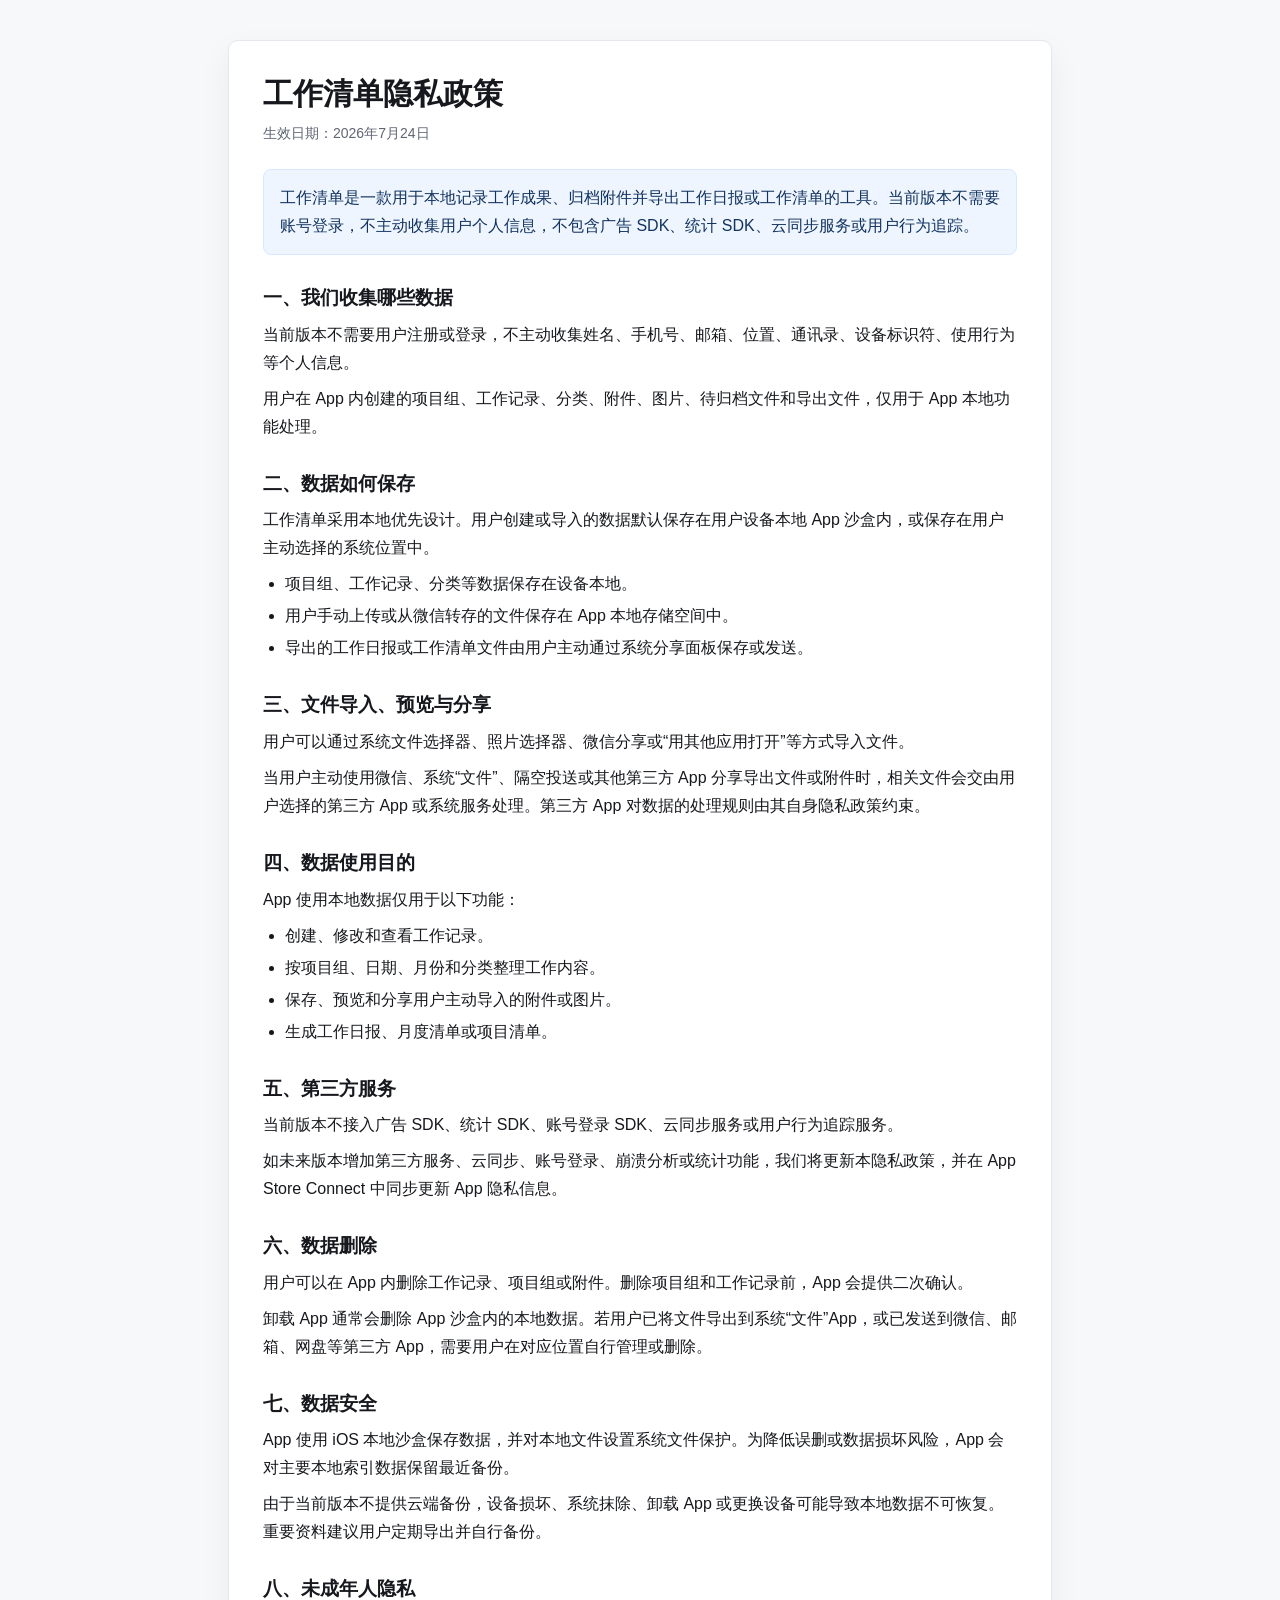
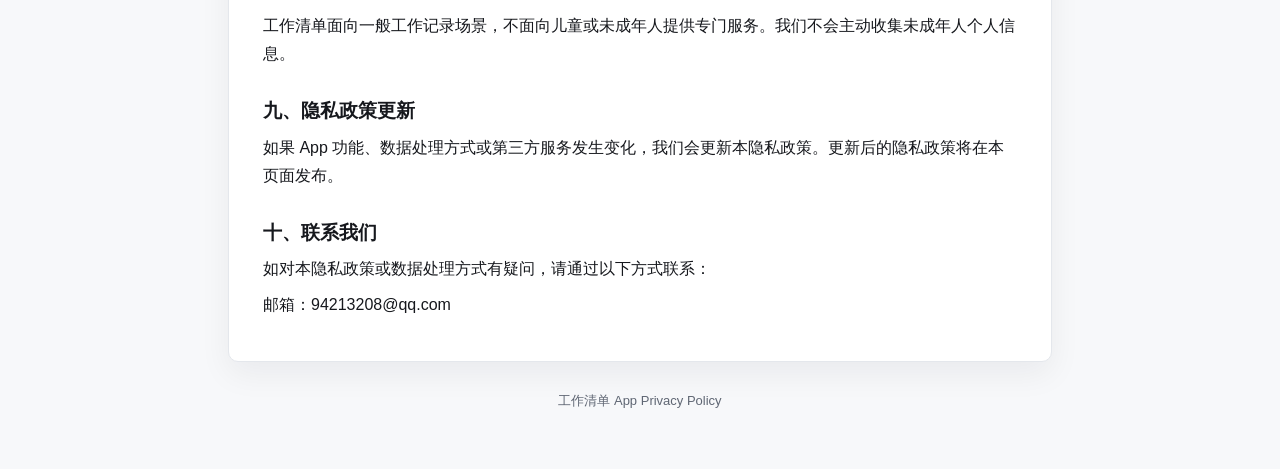
==== index.html @ 94041004 "Add files via upload" ====
<!doctype html>
<html lang="zh-CN">
<head>
  <meta charset="utf-8">
  <meta name="viewport" content="width=device-width, initial-scale=1">
  <title>工作清单隐私政策</title>
  <meta name="description" content="工作清单 App 隐私政策">
  <style>
    :root {
      color-scheme: light;
      --bg: #f7f8fa;
      --card: #ffffff;
      --text: #16181d;
      --muted: #5f6673;
      --border: #e4e7ec;
      --accent: #0f6fff;
    }

    * {
      box-sizing: border-box;
    }

    body {
      margin: 0;
      background: var(--bg);
      color: var(--text);
      font-family: -apple-system, BlinkMacSystemFont, "Segoe UI", "PingFang SC", "Hiragino Sans GB", "Microsoft YaHei", sans-serif;
      line-height: 1.75;
    }

    main {
      max-width: 860px;
      margin: 0 auto;
      padding: 40px 18px 56px;
    }

    article {
      background: var(--card);
      border: 1px solid var(--border);
      border-radius: 10px;
      padding: 34px;
      box-shadow: 0 12px 32px rgba(18, 24, 40, 0.06);
    }

    h1 {
      margin: 0 0 8px;
      font-size: 30px;
      line-height: 1.25;
    }

    h2 {
      margin: 30px 0 10px;
      font-size: 19px;
      line-height: 1.35;
    }

    p {
      margin: 8px 0;
    }

    ul {
      margin: 8px 0 0;
      padding-left: 22px;
    }

    li {
      margin: 4px 0;
    }

    .meta {
      margin-bottom: 24px;
      color: var(--muted);
      font-size: 14px;
    }

    .summary {
      padding: 14px 16px;
      background: #eef5ff;
      border: 1px solid #d8e8ff;
      border-radius: 8px;
      color: #12335f;
    }

    a {
      color: var(--accent);
    }

    footer {
      margin-top: 28px;
      color: var(--muted);
      font-size: 13px;
      text-align: center;
    }

    @media (max-width: 640px) {
      main {
        padding: 18px 12px 36px;
      }

      article {
        padding: 22px;
      }

      h1 {
        font-size: 25px;
      }
    }
  </style>
</head>
<body>
  <main>
    <article>
      <h1>工作清单隐私政策</h1>
      <p class="meta">生效日期：2026年7月24日</p>

      <p class="summary">
        工作清单是一款用于本地记录工作成果、归档附件并导出工作日报或工作清单的工具。当前版本不需要账号登录，不主动收集用户个人信息，不包含广告 SDK、统计 SDK、云同步服务或用户行为追踪。
      </p>

      <h2>一、我们收集哪些数据</h2>
      <p>当前版本不需要用户注册或登录，不主动收集姓名、手机号、邮箱、位置、通讯录、设备标识符、使用行为等个人信息。</p>
      <p>用户在 App 内创建的项目组、工作记录、分类、附件、图片、待归档文件和导出文件，仅用于 App 本地功能处理。</p>

      <h2>二、数据如何保存</h2>
      <p>工作清单采用本地优先设计。用户创建或导入的数据默认保存在用户设备本地 App 沙盒内，或保存在用户主动选择的系统位置中。</p>
      <ul>
        <li>项目组、工作记录、分类等数据保存在设备本地。</li>
        <li>用户手动上传或从微信转存的文件保存在 App 本地存储空间中。</li>
        <li>导出的工作日报或工作清单文件由用户主动通过系统分享面板保存或发送。</li>
      </ul>

      <h2>三、文件导入、预览与分享</h2>
      <p>用户可以通过系统文件选择器、照片选择器、微信分享或“用其他应用打开”等方式导入文件。</p>
      <p>当用户主动使用微信、系统“文件”、隔空投送或其他第三方 App 分享导出文件或附件时，相关文件会交由用户选择的第三方 App 或系统服务处理。第三方 App 对数据的处理规则由其自身隐私政策约束。</p>

      <h2>四、数据使用目的</h2>
      <p>App 使用本地数据仅用于以下功能：</p>
      <ul>
        <li>创建、修改和查看工作记录。</li>
        <li>按项目组、日期、月份和分类整理工作内容。</li>
        <li>保存、预览和分享用户主动导入的附件或图片。</li>
        <li>生成工作日报、月度清单或项目清单。</li>
      </ul>

      <h2>五、第三方服务</h2>
      <p>当前版本不接入广告 SDK、统计 SDK、账号登录 SDK、云同步服务或用户行为追踪服务。</p>
      <p>如未来版本增加第三方服务、云同步、账号登录、崩溃分析或统计功能，我们将更新本隐私政策，并在 App Store Connect 中同步更新 App 隐私信息。</p>

      <h2>六、数据删除</h2>
      <p>用户可以在 App 内删除工作记录、项目组或附件。删除项目组和工作记录前，App 会提供二次确认。</p>
      <p>卸载 App 通常会删除 App 沙盒内的本地数据。若用户已将文件导出到系统“文件”App，或已发送到微信、邮箱、网盘等第三方 App，需要用户在对应位置自行管理或删除。</p>

      <h2>七、数据安全</h2>
      <p>App 使用 iOS 本地沙盒保存数据，并对本地文件设置系统文件保护。为降低误删或数据损坏风险，App 会对主要本地索引数据保留最近备份。</p>
      <p>由于当前版本不提供云端备份，设备损坏、系统抹除、卸载 App 或更换设备可能导致本地数据不可恢复。重要资料建议用户定期导出并自行备份。</p>

      <h2>八、未成年人隐私</h2>
      <p>工作清单面向一般工作记录场景，不面向儿童或未成年人提供专门服务。我们不会主动收集未成年人个人信息。</p>

      <h2>九、隐私政策更新</h2>
      <p>如果 App 功能、数据处理方式或第三方服务发生变化，我们会更新本隐私政策。更新后的隐私政策将在本页面发布。</p>

      <h2>十、联系我们</h2>
      <p>如对本隐私政策或数据处理方式有疑问，请通过以下方式联系：</p>
      <p>邮箱：94213208@qq.com</p>
    </article>

    <footer>
      工作清单 App Privacy Policy
    </footer>
  </main>
</body>
</html>
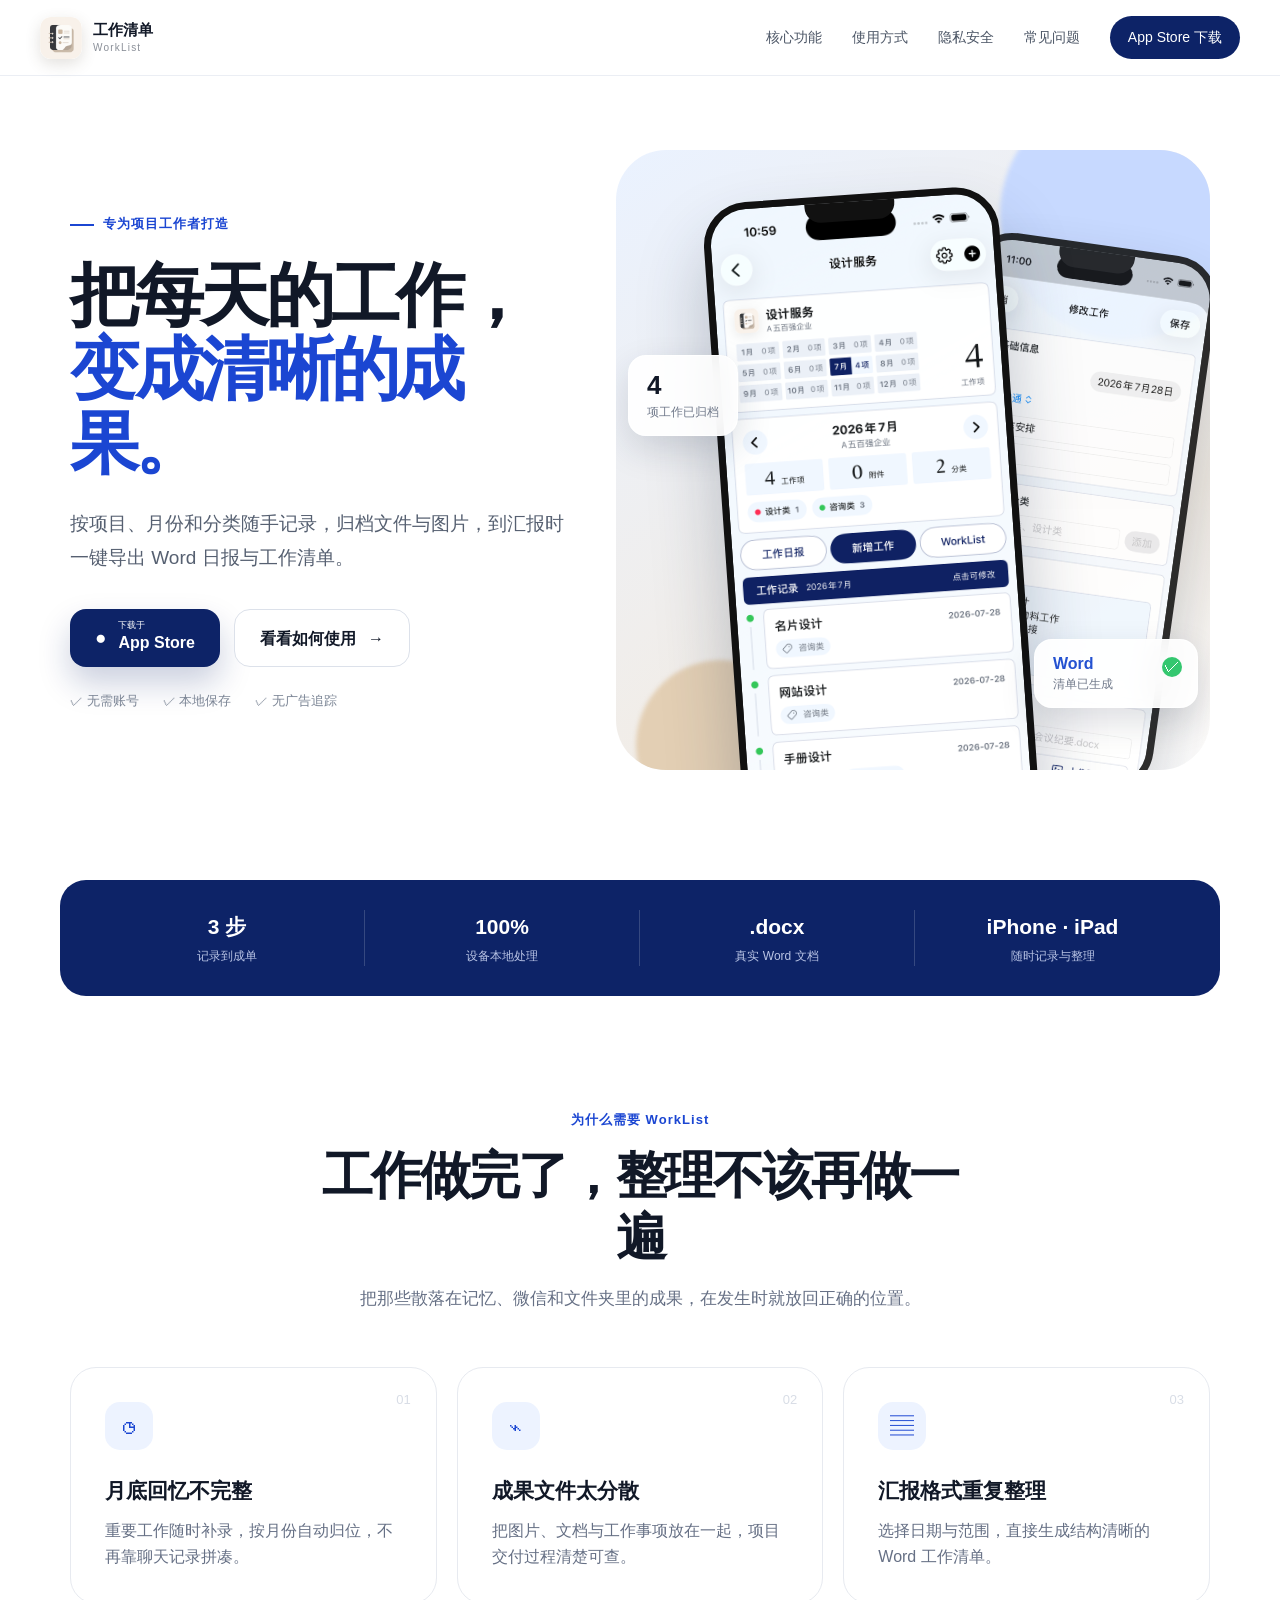
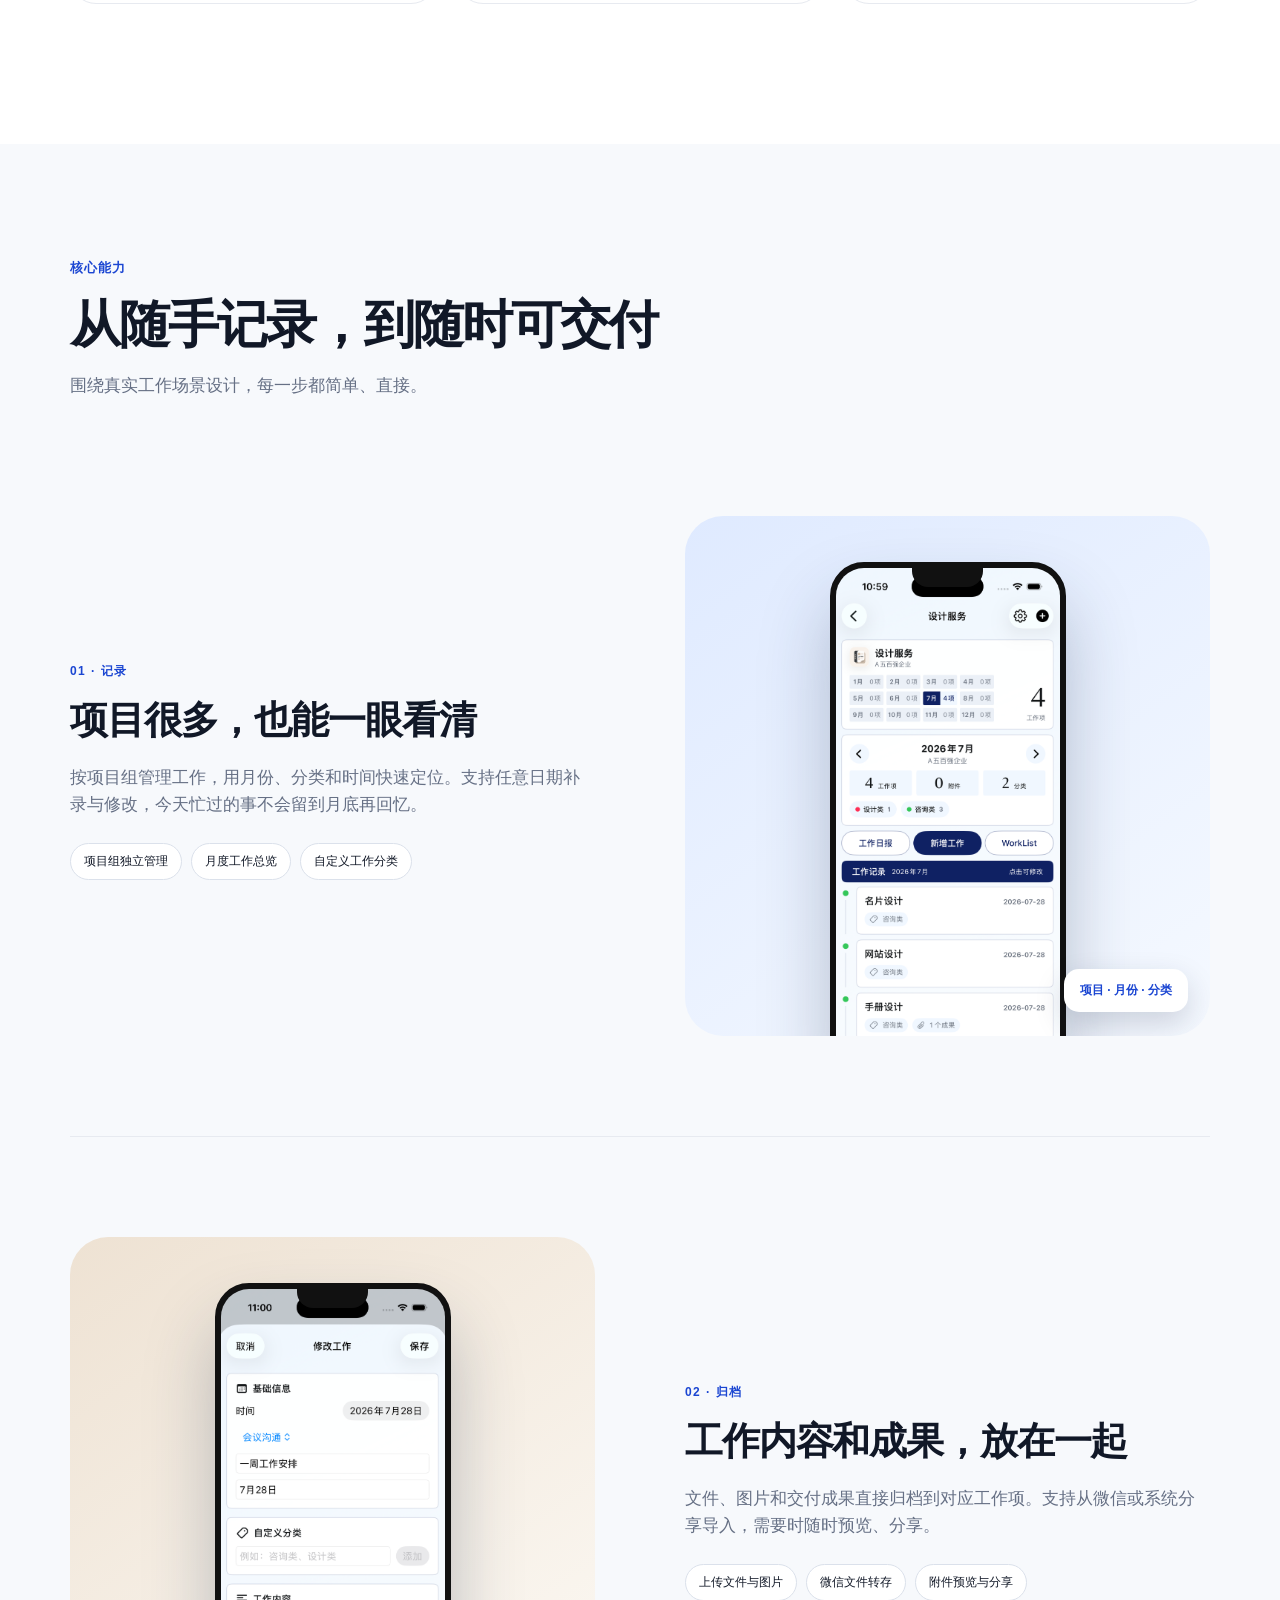
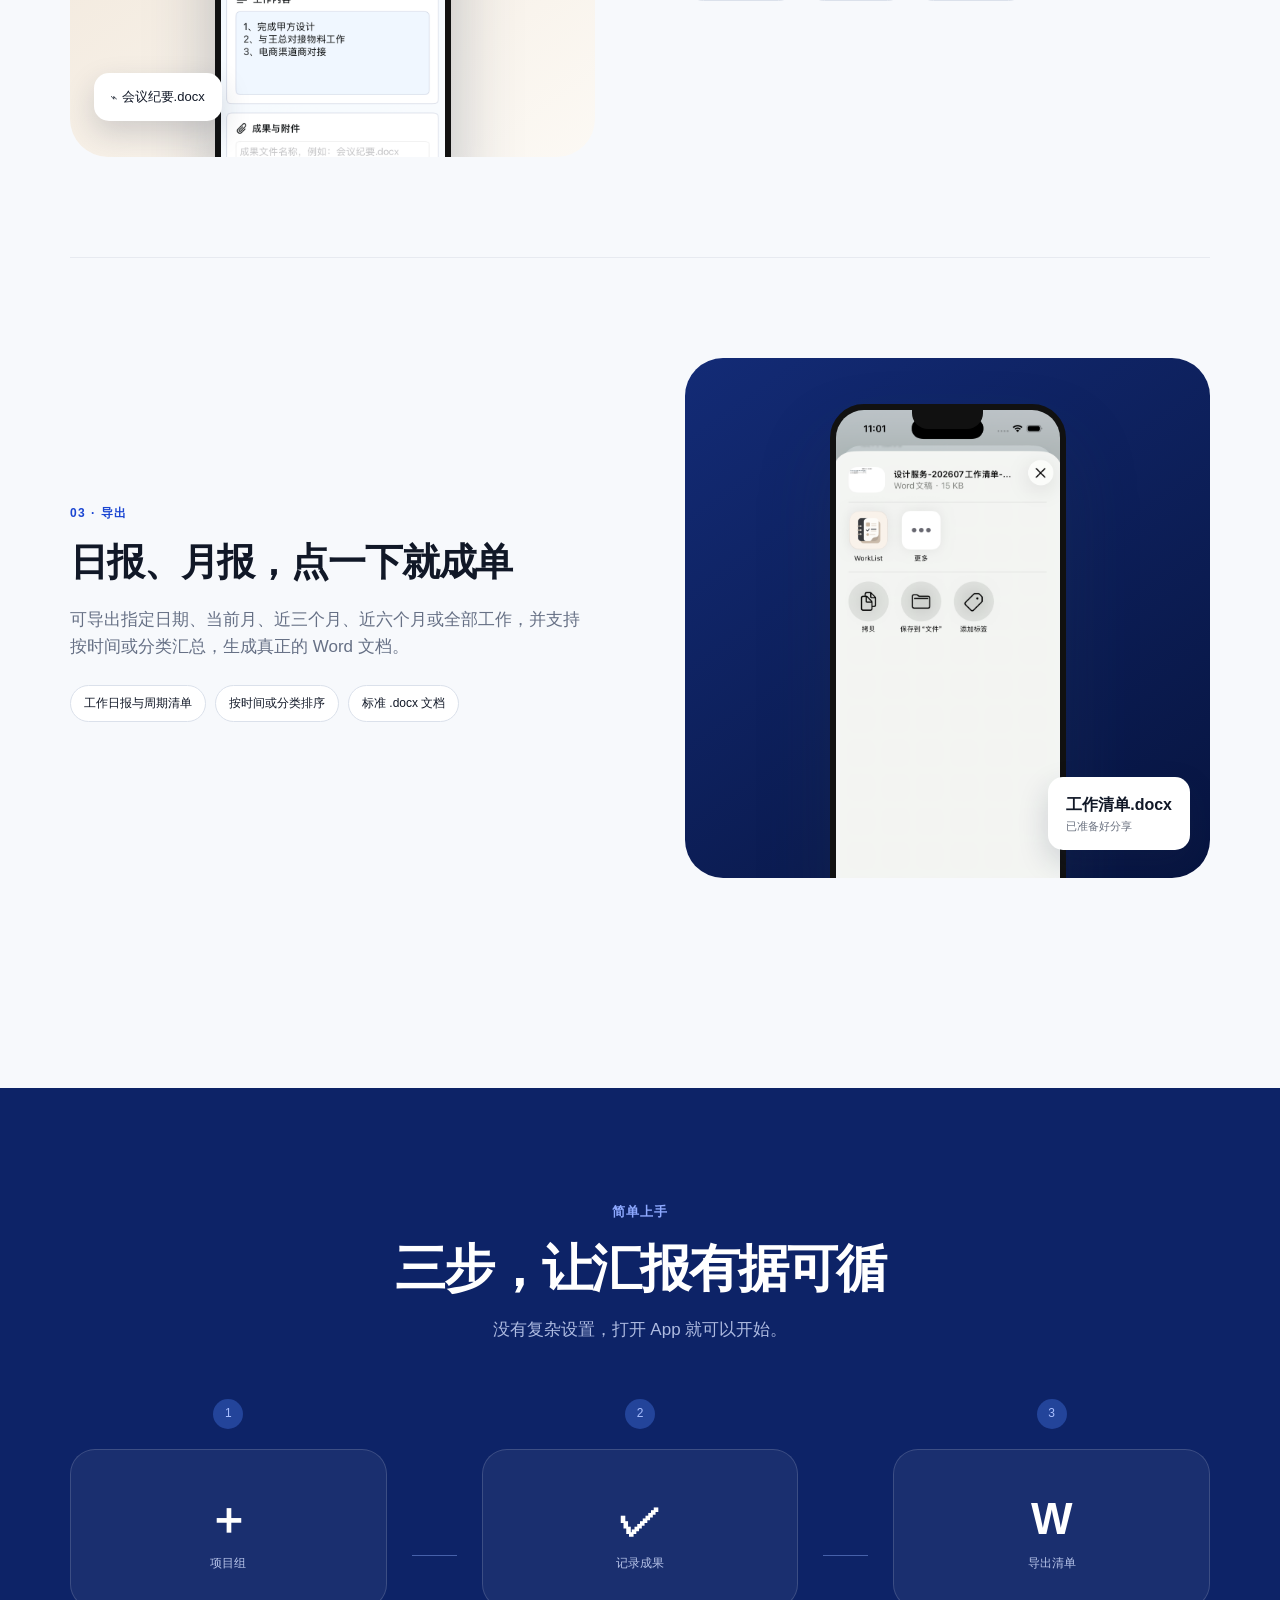
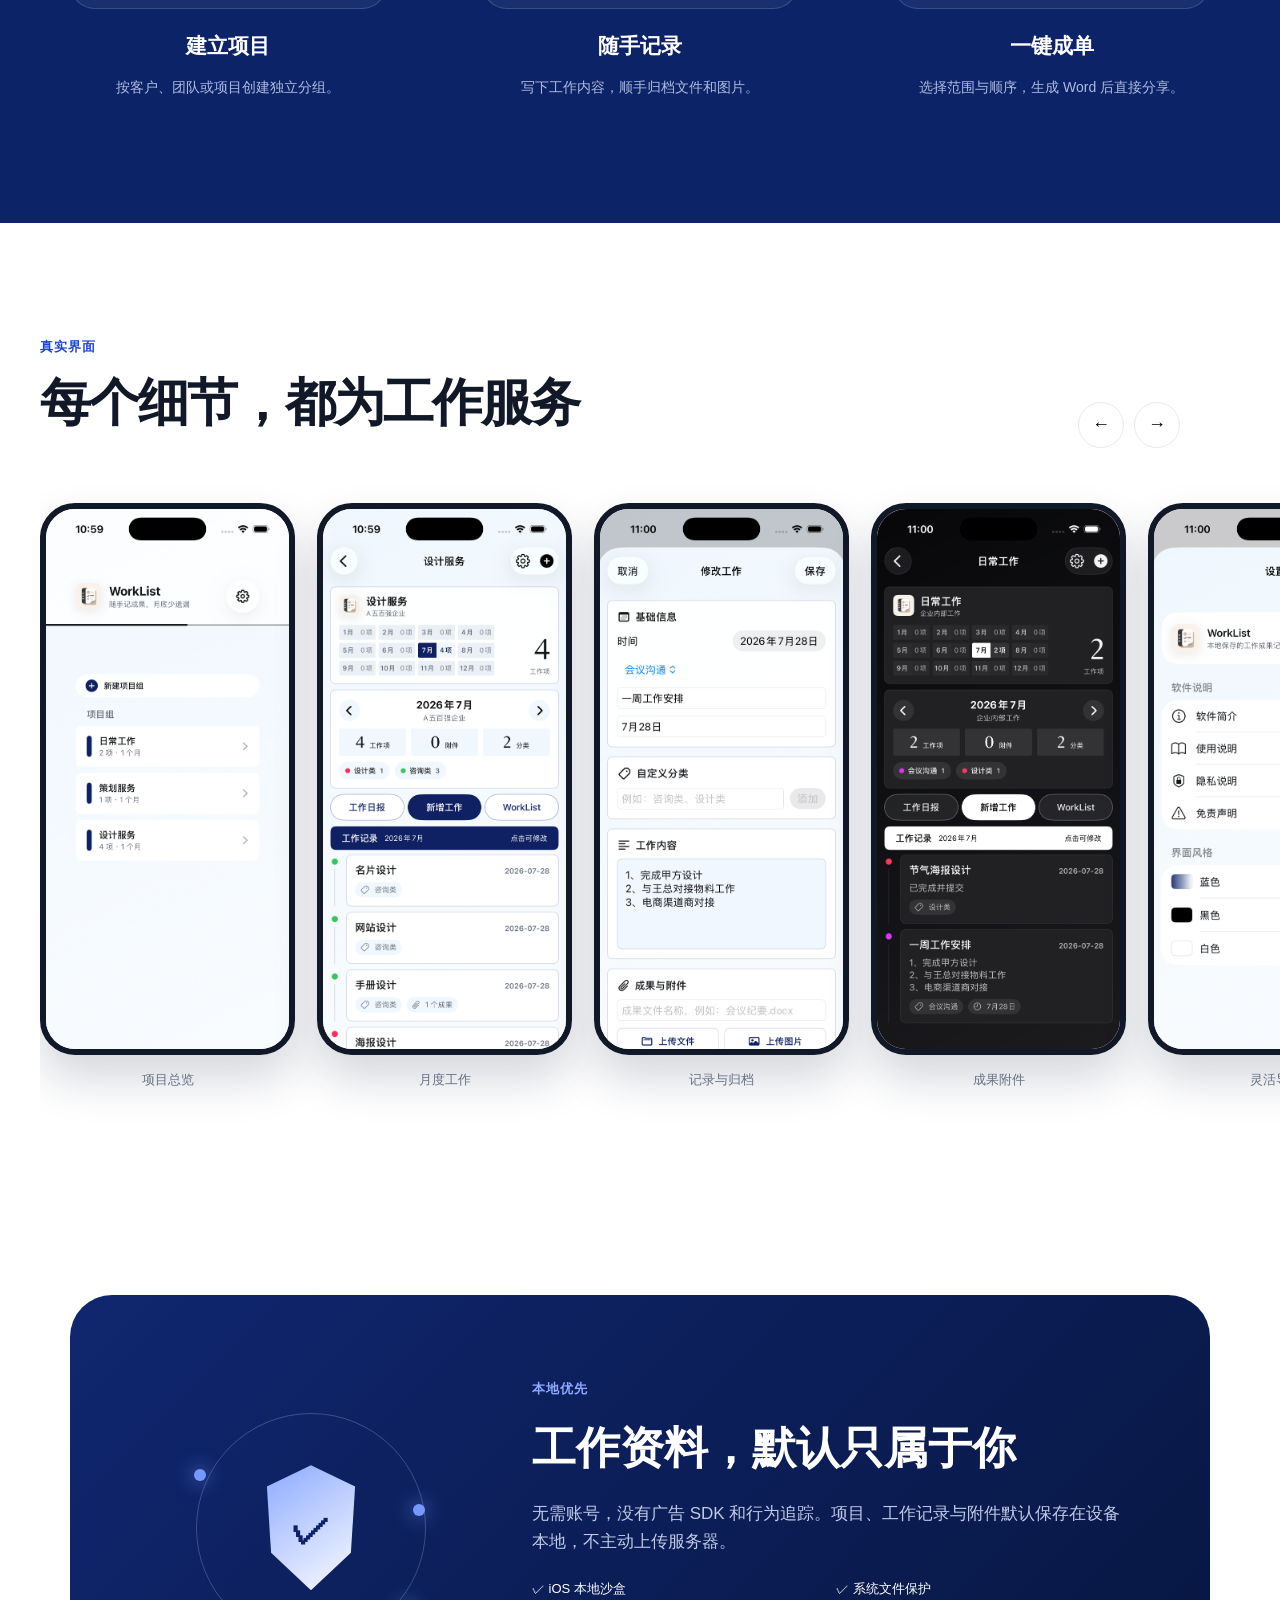
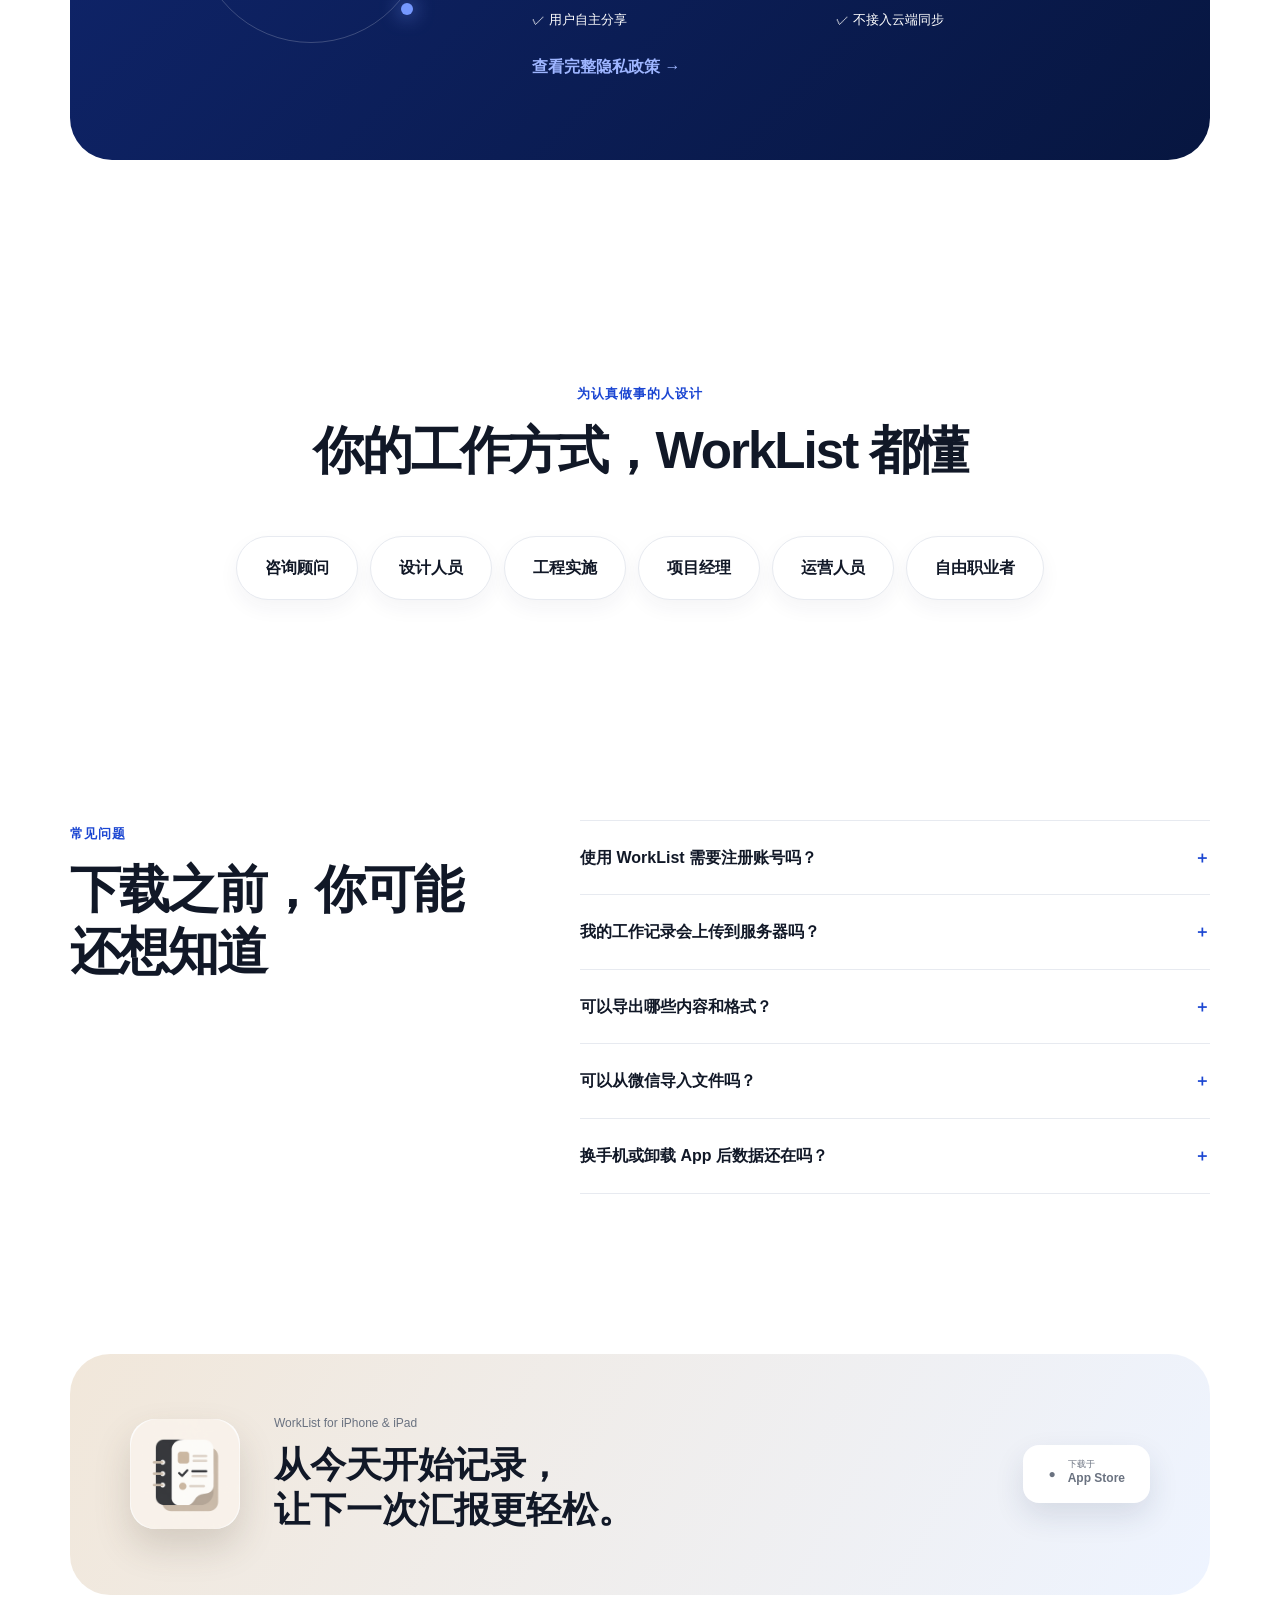
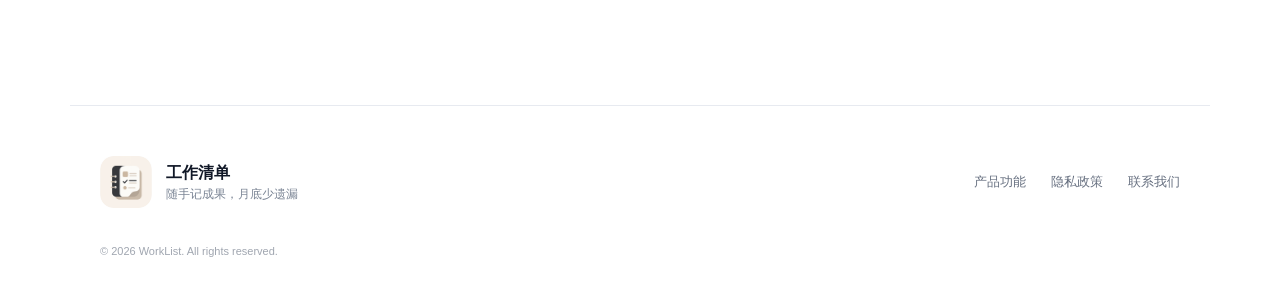
==== commit f8ee0b87: "Publish WorkList promotional website" ====
--- a/index.html
+++ b/index.html
@@ -3,171 +3,140 @@
 <head>
   <meta charset="utf-8">
   <meta name="viewport" content="width=device-width, initial-scale=1">
-  <title>工作清单隐私政策</title>
-  <meta name="description" content="工作清单 App 隐私政策">
-  <style>
-    :root {
-      color-scheme: light;
-      --bg: #f7f8fa;
-      --card: #ffffff;
-      --text: #16181d;
-      --muted: #5f6673;
-      --border: #e4e7ec;
-      --accent: #0f6fff;
-    }
-
-    * {
-      box-sizing: border-box;
-    }
-
-    body {
-      margin: 0;
-      background: var(--bg);
-      color: var(--text);
-      font-family: -apple-system, BlinkMacSystemFont, "Segoe UI", "PingFang SC", "Hiragino Sans GB", "Microsoft YaHei", sans-serif;
-      line-height: 1.75;
-    }
-
-    main {
-      max-width: 860px;
-      margin: 0 auto;
-      padding: 40px 18px 56px;
-    }
-
-    article {
-      background: var(--card);
-      border: 1px solid var(--border);
-      border-radius: 10px;
-      padding: 34px;
-      box-shadow: 0 12px 32px rgba(18, 24, 40, 0.06);
-    }
-
-    h1 {
-      margin: 0 0 8px;
-      font-size: 30px;
-      line-height: 1.25;
-    }
-
-    h2 {
-      margin: 30px 0 10px;
-      font-size: 19px;
-      line-height: 1.35;
-    }
-
-    p {
-      margin: 8px 0;
-    }
-
-    ul {
-      margin: 8px 0 0;
-      padding-left: 22px;
-    }
-
-    li {
-      margin: 4px 0;
-    }
-
-    .meta {
-      margin-bottom: 24px;
-      color: var(--muted);
-      font-size: 14px;
-    }
-
-    .summary {
-      padding: 14px 16px;
-      background: #eef5ff;
-      border: 1px solid #d8e8ff;
-      border-radius: 8px;
-      color: #12335f;
-    }
-
-    a {
-      color: var(--accent);
-    }
-
-    footer {
-      margin-top: 28px;
-      color: var(--muted);
-      font-size: 13px;
-      text-align: center;
-    }
-
-    @media (max-width: 640px) {
-      main {
-        padding: 18px 12px 36px;
-      }
-
-      article {
-        padding: 22px;
-      }
-
-      h1 {
-        font-size: 25px;
-      }
-    }
-  </style>
+  <meta name="theme-color" content="#10266f">
+  <title>工作清单 WorkList｜把每天的工作，变成清晰的成果</title>
+  <meta name="description" content="工作清单 WorkList 是一款本地优先的工作成果记录工具。按项目和月份记录工作、归档附件，一键导出 Word 日报与工作清单。">
+  <meta property="og:title" content="工作清单 WorkList｜随手记成果，月底少遗漏">
+  <meta property="og:description" content="记录、归档、导出，一套更轻松的工作整理方式。">
+  <meta property="og:type" content="website">
+  <meta property="og:image" content="assets/app-icon.png">
+  <link rel="icon" href="assets/app-icon.png">
+  <link rel="apple-touch-icon" href="assets/app-icon.png">
+  <link rel="stylesheet" href="assets/styles.css">
+  <script src="assets/site.js" defer></script>
 </head>
 <body>
-  <main>
-    <article>
-      <h1>工作清单隐私政策</h1>
-      <p class="meta">生效日期：2026年7月24日</p>
+  <header class="site-header">
+    <a class="brand" href="#top" aria-label="工作清单首页">
+      <img src="assets/app-icon.png" alt="" width="42" height="42">
+      <span><strong>工作清单</strong><small>WorkList</small></span>
+    </a>
+    <button class="menu-button" aria-expanded="false" aria-controls="nav">菜单</button>
+    <nav id="nav" aria-label="主导航">
+      <a href="#features">核心功能</a><a href="#workflow">使用方式</a><a href="#privacy">隐私安全</a><a href="#faq">常见问题</a>
+      <a class="nav-cta app-store-link" href="https://apps.apple.com/app/worklist/id6795366716" target="_blank" rel="noopener">App Store 下载</a>
+    </nav>
+  </header>
 
-      <p class="summary">
-        工作清单是一款用于本地记录工作成果、归档附件并导出工作日报或工作清单的工具。当前版本不需要账号登录，不主动收集用户个人信息，不包含广告 SDK、统计 SDK、云同步服务或用户行为追踪。
-      </p>
+  <main id="top">
+    <section class="hero section">
+      <div class="hero-copy reveal">
+        <div class="eyebrow"><span></span>专为项目工作者打造</div>
+        <h1>把每天的工作，<br><em>变成清晰的成果。</em></h1>
+        <p class="lead">按项目、月份和分类随手记录，归档文件与图片，到汇报时一键导出 Word 日报与工作清单。</p>
+        <div class="hero-actions">
+          <a class="button primary app-store-link" href="https://apps.apple.com/app/worklist/id6795366716" target="_blank" rel="noopener"><span class="apple">●</span><span><small>下载于</small>App Store</span></a>
+          <a class="button secondary" href="#workflow">看看如何使用 <span>→</span></a>
+        </div>
+        <div class="trust-row"><span>✓ 无需账号</span><span>✓ 本地保存</span><span>✓ 无广告追踪</span></div>
+      </div>
+      <div class="hero-visual reveal" aria-label="工作清单 App 界面预览">
+        <div class="orb orb-one"></div><div class="orb orb-two"></div>
+        <div class="phone phone-back"><img src="assets/screenshots/editor.png" alt="新增与修改工作界面"></div>
+        <div class="phone phone-main"><img src="assets/screenshots/project.png" alt="项目月度工作清单界面"></div>
+        <div class="float-card fc-one"><b>Word</b><span>清单已生成</span><i>✓</i></div>
+        <div class="float-card fc-two"><b>4</b><span>项工作已归档</span></div>
+      </div>
+    </section>
 
-      <h2>一、我们收集哪些数据</h2>
-      <p>当前版本不需要用户注册或登录，不主动收集姓名、手机号、邮箱、位置、通讯录、设备标识符、使用行为等个人信息。</p>
-      <p>用户在 App 内创建的项目组、工作记录、分类、附件、图片、待归档文件和导出文件，仅用于 App 本地功能处理。</p>
+    <section class="proof-strip" aria-label="产品优势">
+      <div><strong>3 步</strong><span>记录到成单</span></div><div><strong>100%</strong><span>设备本地处理</span></div><div><strong>.docx</strong><span>真实 Word 文档</span></div><div><strong>iPhone · iPad</strong><span>随时记录与整理</span></div>
+    </section>
 
-      <h2>二、数据如何保存</h2>
-      <p>工作清单采用本地优先设计。用户创建或导入的数据默认保存在用户设备本地 App 沙盒内，或保存在用户主动选择的系统位置中。</p>
-      <ul>
-        <li>项目组、工作记录、分类等数据保存在设备本地。</li>
-        <li>用户手动上传或从微信转存的文件保存在 App 本地存储空间中。</li>
-        <li>导出的工作日报或工作清单文件由用户主动通过系统分享面板保存或发送。</li>
-      </ul>
+    <section class="section pain-section">
+      <div class="section-heading centered reveal"><span class="kicker">为什么需要 WorkList</span><h2>工作做完了，整理不该再做一遍</h2><p>把那些散落在记忆、微信和文件夹里的成果，在发生时就放回正确的位置。</p></div>
+      <div class="pain-grid">
+        <article class="pain-card reveal"><span class="number">01</span><div class="mini-icon">◷</div><h3>月底回忆不完整</h3><p>重要工作随时补录，按月份自动归位，不再靠聊天记录拼凑。</p></article>
+        <article class="pain-card reveal"><span class="number">02</span><div class="mini-icon">⌁</div><h3>成果文件太分散</h3><p>把图片、文档与工作事项放在一起，项目交付过程清楚可查。</p></article>
+        <article class="pain-card reveal"><span class="number">03</span><div class="mini-icon">▤</div><h3>汇报格式重复整理</h3><p>选择日期与范围，直接生成结构清晰的 Word 工作清单。</p></article>
+      </div>
+    </section>
 
-      <h2>三、文件导入、预览与分享</h2>
-      <p>用户可以通过系统文件选择器、照片选择器、微信分享或“用其他应用打开”等方式导入文件。</p>
-      <p>当用户主动使用微信、系统“文件”、隔空投送或其他第三方 App 分享导出文件或附件时，相关文件会交由用户选择的第三方 App 或系统服务处理。第三方 App 对数据的处理规则由其自身隐私政策约束。</p>
+    <section id="features" class="section feature-section">
+      <div class="section-heading reveal"><span class="kicker">核心能力</span><h2>从随手记录，到随时可交付</h2><p>围绕真实工作场景设计，每一步都简单、直接。</p></div>
+      <div class="feature-row reveal">
+        <div class="feature-copy"><span class="feature-index">01 · 记录</span><h3>项目很多，也能一眼看清</h3><p>按项目组管理工作，用月份、分类和时间快速定位。支持任意日期补录与修改，今天忙过的事不会留到月底再回忆。</p><ul><li>项目组独立管理</li><li>月度工作总览</li><li>自定义工作分类</li></ul></div>
+        <div class="feature-art blue-art"><div class="phone flat"><img src="assets/screenshots/project.png" alt="按项目和月份查看工作"></div><span class="art-badge">项目 · 月份 · 分类</span></div>
+      </div>
+      <div class="feature-row reverse reveal">
+        <div class="feature-copy"><span class="feature-index">02 · 归档</span><h3>工作内容和成果，放在一起</h3><p>文件、图片和交付成果直接归档到对应工作项。支持从微信或系统分享导入，需要时随时预览、分享。</p><ul><li>上传文件与图片</li><li>微信文件转存</li><li>附件预览与分享</li></ul></div>
+        <div class="feature-art warm-art"><div class="phone flat"><img src="assets/screenshots/editor.png" alt="工作内容和附件归档界面"></div><div class="file-chip">⌁ 会议纪要.docx</div></div>
+      </div>
+      <div class="feature-row reveal">
+        <div class="feature-copy"><span class="feature-index">03 · 导出</span><h3>日报、月报，点一下就成单</h3><p>可导出指定日期、当前月、近三个月、近六个月或全部工作，并支持按时间或分类汇总，生成真正的 Word 文档。</p><ul><li>工作日报与周期清单</li><li>按时间或分类排序</li><li>标准 .docx 文档</li></ul></div>
+        <div class="feature-art dark-art"><div class="phone flat"><img src="assets/screenshots/word.png" alt="Word 工作清单分享界面"></div><div class="doc-card"><b>工作清单.docx</b><span>已准备好分享</span></div></div>
+      </div>
+    </section>
 
-      <h2>四、数据使用目的</h2>
-      <p>App 使用本地数据仅用于以下功能：</p>
-      <ul>
-        <li>创建、修改和查看工作记录。</li>
-        <li>按项目组、日期、月份和分类整理工作内容。</li>
-        <li>保存、预览和分享用户主动导入的附件或图片。</li>
-        <li>生成工作日报、月度清单或项目清单。</li>
-      </ul>
+    <section id="workflow" class="workflow section">
+      <div class="section-heading centered reveal"><span class="kicker light">简单上手</span><h2>三步，让汇报有据可循</h2><p>没有复杂设置，打开 App 就可以开始。</p></div>
+      <div class="steps">
+        <article class="step reveal"><span>1</span><div class="step-art"><b>＋</b><i>项目组</i></div><h3>建立项目</h3><p>按客户、团队或项目创建独立分组。</p></article>
+        <div class="step-line"></div>
+        <article class="step reveal"><span>2</span><div class="step-art"><b>✓</b><i>记录成果</i></div><h3>随手记录</h3><p>写下工作内容，顺手归档文件和图片。</p></article>
+        <div class="step-line"></div>
+        <article class="step reveal"><span>3</span><div class="step-art"><b>W</b><i>导出清单</i></div><h3>一键成单</h3><p>选择范围与顺序，生成 Word 后直接分享。</p></article>
+      </div>
+    </section>
 
-      <h2>五、第三方服务</h2>
-      <p>当前版本不接入广告 SDK、统计 SDK、账号登录 SDK、云同步服务或用户行为追踪服务。</p>
-      <p>如未来版本增加第三方服务、云同步、账号登录、崩溃分析或统计功能，我们将更新本隐私政策，并在 App Store Connect 中同步更新 App 隐私信息。</p>
+    <section class="gallery-section section">
+      <div class="gallery-head reveal"><div class="section-heading"><span class="kicker">真实界面</span><h2>每个细节，都为工作服务</h2></div><div class="gallery-controls"><button id="gallery-prev" aria-label="向前查看">←</button><button id="gallery-next" aria-label="向后查看">→</button></div></div>
+      <div class="gallery" id="gallery" tabindex="0">
+        <figure><img src="assets/screenshots/month.png" loading="lazy" alt="项目列表"><figcaption>项目总览</figcaption></figure>
+        <figure><img src="assets/screenshots/project.png" loading="lazy" alt="月度工作"><figcaption>月度工作</figcaption></figure>
+        <figure><img src="assets/screenshots/editor.png" loading="lazy" alt="记录工作"><figcaption>记录与归档</figcaption></figure>
+        <figure><img src="assets/screenshots/attachments.png" loading="lazy" alt="附件管理"><figcaption>成果附件</figcaption></figure>
+        <figure><img src="assets/screenshots/export.png" loading="lazy" alt="导出设置"><figcaption>灵活导出</figcaption></figure>
+        <figure><img src="assets/screenshots/word.png" loading="lazy" alt="分享 Word"><figcaption>分享清单</figcaption></figure>
+      </div>
+    </section>
 
-      <h2>六、数据删除</h2>
-      <p>用户可以在 App 内删除工作记录、项目组或附件。删除项目组和工作记录前，App 会提供二次确认。</p>
-      <p>卸载 App 通常会删除 App 沙盒内的本地数据。若用户已将文件导出到系统“文件”App，或已发送到微信、邮箱、网盘等第三方 App，需要用户在对应位置自行管理或删除。</p>
+    <section id="privacy" class="privacy-section section">
+      <div class="privacy-card reveal">
+        <div class="privacy-visual"><div class="shield">✓</div><span class="privacy-dot d1"></span><span class="privacy-dot d2"></span><span class="privacy-dot d3"></span></div>
+        <div class="privacy-copy"><span class="kicker light">本地优先</span><h2>工作资料，默认只属于你</h2><p>无需账号，没有广告 SDK 和行为追踪。项目、工作记录与附件默认保存在设备本地，不主动上传服务器。</p><div class="privacy-points"><span>✓ iOS 本地沙盒</span><span>✓ 系统文件保护</span><span>✓ 用户自主分享</span><span>✓ 不接入云端同步</span></div><a href="privacy/">查看完整隐私政策 →</a></div>
+      </div>
+    </section>
 
-      <h2>七、数据安全</h2>
-      <p>App 使用 iOS 本地沙盒保存数据，并对本地文件设置系统文件保护。为降低误删或数据损坏风险，App 会对主要本地索引数据保留最近备份。</p>
-      <p>由于当前版本不提供云端备份，设备损坏、系统抹除、卸载 App 或更换设备可能导致本地数据不可恢复。重要资料建议用户定期导出并自行备份。</p>
+    <section class="audience section">
+      <div class="section-heading centered reveal"><span class="kicker">为认真做事的人设计</span><h2>你的工作方式，WorkList 都懂</h2></div>
+      <div class="roles reveal"><span>咨询顾问</span><span>设计人员</span><span>工程实施</span><span>项目经理</span><span>运营人员</span><span>自由职业者</span></div>
+    </section>
 
-      <h2>八、未成年人隐私</h2>
-      <p>工作清单面向一般工作记录场景，不面向儿童或未成年人提供专门服务。我们不会主动收集未成年人个人信息。</p>
+    <section id="faq" class="faq section">
+      <div class="section-heading reveal"><span class="kicker">常见问题</span><h2>下载之前，你可能还想知道</h2></div>
+      <div class="faq-list">
+        <details class="reveal"><summary>使用 WorkList 需要注册账号吗？</summary><p>不需要。当前版本没有账号系统，下载后即可使用。</p></details>
+        <details class="reveal"><summary>我的工作记录会上传到服务器吗？</summary><p>不会主动上传。工作记录、分类与附件默认保存在设备本地；只有你主动使用系统分享功能时，文件才会交给你选择的其他应用。</p></details>
+        <details class="reveal"><summary>可以导出哪些内容和格式？</summary><p>支持指定日期的工作日报，以及当前月、近三个月、近六个月或全部工作的清单，并生成标准 .docx Word 文档。</p></details>
+        <details class="reveal"><summary>可以从微信导入文件吗？</summary><p>可以。你可以通过微信的分享或“用其他应用打开”将文件转存到 WorkList，再归档到具体工作项。</p></details>
+        <details class="reveal"><summary>换手机或卸载 App 后数据还在吗？</summary><p>当前版本不提供云端备份，卸载 App、设备损坏或系统抹除可能导致本地数据无法恢复。重要资料建议定期导出并自行备份。</p></details>
+      </div>
+    </section>
 
-      <h2>九、隐私政策更新</h2>
-      <p>如果 App 功能、数据处理方式或第三方服务发生变化，我们会更新本隐私政策。更新后的隐私政策将在本页面发布。</p>
+    <section id="download" class="download section">
+      <div class="download-card reveal">
+        <img src="assets/app-icon.png" alt="工作清单 App 图标">
+        <div><span>WorkList for iPhone &amp; iPad</span><h2>从今天开始记录，<br>让下一次汇报更轻松。</h2></div>
+        <a class="button white app-store-link" href="https://apps.apple.com/app/worklist/id6795366716" target="_blank" rel="noopener"><span class="apple">●</span><span><small>下载于</small>App Store</span></a>
+      </div>
+    </section>
+  </main>
 
-      <h2>十、联系我们</h2>
-      <p>如对本隐私政策或数据处理方式有疑问，请通过以下方式联系：</p>
-      <p>邮箱：94213208@qq.com</p>
-    </article>
-
-    <footer>
-      工作清单 App Privacy Policy
-    </footer>
-  </main>
+  <footer>
+    <div class="footer-brand"><img src="assets/app-icon.png" alt="" width="52" height="52"><div><b>工作清单</b><span>随手记成果，月底少遗漏</span></div></div>
+    <div class="footer-links"><a href="#features">产品功能</a><a href="privacy/">隐私政策</a><a href="mailto:94213208@qq.com">联系我们</a></div>
+    <p>© 2026 WorkList. All rights reserved.</p>
+  </footer>
 </body>
 </html>
--- a/assets/styles.css
+++ b/assets/styles.css
@@ -0,0 +1,4 @@
+:root{--navy:#0d2367;--blue:#1b46d2;--ink:#111827;--muted:#667085;--line:#e7eaf0;--cream:#f5efe7;--paper:#f7f9fc;--white:#fff;--radius:28px}*{box-sizing:border-box}html{scroll-behavior:smooth}body{margin:0;color:var(--ink);background:#fff;font-family:-apple-system,BlinkMacSystemFont,"SF Pro Display","PingFang SC","Microsoft YaHei",sans-serif;line-height:1.6;overflow-x:hidden}a{color:inherit;text-decoration:none}img{display:block;max-width:100%}.section{max-width:1200px;margin:auto;padding:110px 30px}.site-header{height:76px;padding:0 max(28px,calc((100vw - 1200px)/2));display:flex;align-items:center;justify-content:space-between;position:fixed;z-index:100;left:0;right:0;top:0;background:rgba(255,255,255,.82);backdrop-filter:blur(20px);border-bottom:1px solid rgba(230,234,242,.8)}.brand{display:flex;align-items:center;gap:11px}.brand img{border-radius:11px;box-shadow:0 5px 15px rgba(81,67,51,.16)}.brand span{display:grid;line-height:1.1}.brand strong{font-size:15px}.brand small{font-size:10px;color:#8a8f98;letter-spacing:.12em;margin-top:3px}.site-header nav{display:flex;align-items:center;gap:30px;font-size:14px;color:#4b5565}.site-header nav a:hover{color:var(--blue)}.nav-cta{color:#fff!important;background:var(--navy);padding:10px 18px;border-radius:999px}.menu-button{display:none;border:0;background:#eef2fa;border-radius:99px;padding:9px 14px}.hero{min-height:790px;padding-top:150px;display:grid;grid-template-columns:.92fr 1.08fr;align-items:center;gap:40px}.eyebrow,.kicker{display:inline-flex;align-items:center;gap:9px;color:var(--blue);font-weight:700;font-size:13px;letter-spacing:.08em}.eyebrow span{width:24px;height:2px;background:var(--blue)}h1{font-size:clamp(50px,5.4vw,78px);line-height:1.07;letter-spacing:-.055em;margin:24px 0 26px}h1 em{font-style:normal;color:var(--blue)}.lead{font-size:19px;line-height:1.8;color:#566071;max-width:590px}.hero-actions{display:flex;align-items:center;gap:14px;margin-top:34px}.button{min-height:58px;border-radius:16px;padding:0 25px;display:inline-flex;align-items:center;justify-content:center;gap:12px;font-weight:650}.button.primary{background:var(--navy);color:#fff;box-shadow:0 16px 32px rgba(13,35,103,.22)}.button.secondary{border:1px solid #dce1ea;background:#fff}.button small{display:block;font-size:9px;line-height:1;text-transform:uppercase;font-weight:500}.apple{font-size:19px}.trust-row{display:flex;gap:24px;flex-wrap:wrap;color:#7a8494;font-size:13px;margin-top:24px}.hero-visual{height:620px;position:relative;border-radius:50px;background:linear-gradient(145deg,#eaf2ff 0%,#f3ece3 72%,#fff 100%);overflow:hidden}.orb{position:absolute;border-radius:50%;filter:blur(2px)}.orb-one{width:250px;height:250px;background:#c7d9ff;right:-40px;top:-60px}.orb-two{width:170px;height:170px;background:#e3cfb4;left:20px;bottom:-60px}.phone{position:absolute;background:#111;border:7px solid #111;border-radius:44px;padding:0;overflow:hidden;box-shadow:0 40px 70px rgba(34,49,80,.28)}.phone:before{content:"";position:absolute;z-index:2;width:32%;height:20px;border-radius:0 0 16px 16px;background:#111;top:-1px;left:34%}.phone img{width:100%;height:100%;object-fit:cover}.phone-main{width:296px;height:640px;left:18%;top:44px;transform:rotate(-4deg)}.phone-back{width:250px;height:540px;right:4%;top:92px;transform:rotate(8deg);opacity:.88}.float-card{position:absolute;background:rgba(255,255,255,.92);backdrop-filter:blur(15px);box-shadow:0 14px 34px rgba(27,40,70,.15);border:1px solid rgba(255,255,255,.8);border-radius:18px;padding:15px 18px;display:grid;line-height:1.15}.float-card span{font-size:12px;color:#70798a;margin-top:5px}.fc-one{right:2%;bottom:62px;min-width:164px}.fc-one b{color:#2452d1}.fc-one i{position:absolute;right:15px;top:17px;background:#34c76f;color:white;border-radius:50%;width:20px;height:20px;text-align:center;font-style:normal}.fc-two{left:2%;top:205px}.fc-two b{font-size:26px}.proof-strip{max-width:1160px;margin:0 auto;background:var(--navy);color:#fff;border-radius:26px;display:grid;grid-template-columns:repeat(4,1fr);padding:30px}.proof-strip div{display:grid;text-align:center;border-right:1px solid rgba(255,255,255,.17)}.proof-strip div:last-child{border:0}.proof-strip strong{font-size:21px}.proof-strip span{font-size:12px;color:#b9c4e5;margin-top:3px}.section-heading{max-width:660px}.section-heading.centered{text-align:center;margin:0 auto 55px}.section-heading h2{font-size:clamp(35px,4vw,52px);line-height:1.2;letter-spacing:-.04em;margin:14px 0}.section-heading p{color:var(--muted);font-size:17px}.pain-section{padding-bottom:140px}.pain-grid{display:grid;grid-template-columns:repeat(3,1fr);gap:20px}.pain-card{position:relative;border:1px solid var(--line);border-radius:26px;padding:34px;background:#fff;transition:.3s}.pain-card:hover{transform:translateY(-7px);box-shadow:0 25px 55px rgba(33,48,82,.09)}.number{position:absolute;right:25px;top:22px;color:#d8dde6;font-size:13px}.mini-icon{width:48px;height:48px;border-radius:15px;background:#edf3ff;color:var(--blue);display:grid;place-items:center;font-size:24px}.pain-card h3{font-size:21px;margin:24px 0 10px}.pain-card p{color:var(--muted);margin:0}.feature-section{max-width:none;background:var(--paper)}.feature-section>.section-heading,.feature-row{max-width:1140px;margin-left:auto;margin-right:auto}.feature-row{display:grid;grid-template-columns:1fr 1fr;gap:90px;align-items:center;padding:100px 0;border-bottom:1px solid var(--line)}.feature-row:last-child{border:0}.feature-row.reverse .feature-copy{order:2}.feature-index{font-size:12px;color:var(--blue);font-weight:750;letter-spacing:.12em}.feature-copy h3{font-size:38px;line-height:1.25;margin:14px 0 20px;letter-spacing:-.03em}.feature-copy p{color:var(--muted);font-size:17px}.feature-copy ul{padding:0;list-style:none;display:flex;gap:9px;flex-wrap:wrap;margin-top:24px}.feature-copy li{padding:8px 13px;border:1px solid #dbe1eb;background:#fff;border-radius:999px;font-size:12px}.feature-art{height:520px;border-radius:38px;position:relative;overflow:hidden;display:grid;place-items:center}.blue-art{background:linear-gradient(145deg,#dfeaff,#f5f9ff)}.warm-art{background:linear-gradient(145deg,#eee2d3,#fcf9f4)}.dark-art{background:linear-gradient(145deg,#132b76,#07143f)}.phone.flat{width:236px;height:510px;top:46px;left:calc(50% - 118px);border-width:6px;border-radius:34px}.art-badge,.file-chip,.doc-card{position:absolute;background:#fff;border-radius:15px;box-shadow:0 12px 30px rgba(29,40,66,.18)}.art-badge{right:22px;bottom:24px;padding:12px 16px;color:var(--blue);font-size:12px;font-weight:700}.file-chip{left:24px;bottom:36px;padding:14px 17px;font-size:13px}.doc-card{right:20px;bottom:28px;padding:15px 18px;display:grid}.doc-card span{font-size:11px;color:#6b7280}.workflow{max-width:none;background:var(--navy);color:white;padding-left:max(30px,calc((100% - 1140px)/2));padding-right:max(30px,calc((100% - 1140px)/2))}.kicker.light{color:#8ea9ff}.workflow .section-heading p{color:#aebbe1}.steps{display:grid;grid-template-columns:1fr auto 1fr auto 1fr;align-items:center;gap:25px}.step{text-align:center}.step>span{display:inline-grid;place-items:center;width:30px;height:30px;background:#23449a;border-radius:50%;color:#a9bfff;font-size:12px}.step-art{height:160px;margin:20px 0;border:1px solid rgba(255,255,255,.15);background:rgba(255,255,255,.055);border-radius:25px;display:grid;place-content:center}.step-art b{font-size:44px}.step-art i{font-style:normal;font-size:12px;color:#b7c4e9}.step h3{margin:0;font-size:21px}.step p{color:#aebbe1;font-size:14px}.step-line{width:45px;height:1px;background:#4661aa}.gallery-section{max-width:none;padding-left:max(30px,calc((100% - 1200px)/2));padding-right:0}.gallery-head{max-width:1170px;padding-right:30px;display:flex;justify-content:space-between;align-items:end}.gallery-controls{display:flex;gap:10px}.gallery-controls button{width:46px;height:46px;border:1px solid var(--line);border-radius:50%;background:white;font-size:18px}.gallery{display:flex;gap:22px;overflow-x:auto;scroll-snap-type:x mandatory;padding:55px 30px 35px 0;scrollbar-width:none}.gallery::-webkit-scrollbar{display:none}.gallery figure{flex:0 0 255px;margin:0;scroll-snap-align:start}.gallery figure img{height:552px;width:255px;object-fit:cover;border-radius:35px;border:6px solid #111827;box-shadow:0 24px 45px rgba(24,36,60,.18)}.gallery figcaption{text-align:center;font-size:13px;color:#667085;margin-top:15px}.privacy-section{padding-top:60px}.privacy-card{background:linear-gradient(135deg,#10266f,#071640);color:#fff;border-radius:42px;padding:80px;display:grid;grid-template-columns:.7fr 1.3fr;align-items:center;gap:60px;overflow:hidden}.privacy-visual{width:230px;height:230px;border-radius:50%;border:1px solid rgba(255,255,255,.2);display:grid;place-items:center;position:relative;margin:auto}.shield{width:105px;height:125px;background:linear-gradient(145deg,#89a7ff,#fff);color:var(--navy);clip-path:polygon(50% 0,92% 17%,88% 70%,50% 100%,12% 70%,8% 17%);display:grid;place-items:center;font-size:40px;font-weight:800}.privacy-dot{position:absolute;width:12px;height:12px;background:#7598ff;border-radius:50%;box-shadow:0 0 20px #7598ff}.d1{left:-3px;top:55px}.d2{right:12px;bottom:27px}.d3{right:0;top:90px}.privacy-copy h2{font-size:44px;margin:12px 0}.privacy-copy p{color:#c0cae8;font-size:17px}.privacy-points{display:grid;grid-template-columns:1fr 1fr;gap:10px;margin:24px 0}.privacy-points span{font-size:13px}.privacy-copy a{color:#9eb5ff;font-weight:700}.roles{display:flex;justify-content:center;gap:12px;flex-wrap:wrap}.roles span{border:1px solid var(--line);padding:18px 28px;border-radius:999px;font-weight:650;background:#fff;box-shadow:0 8px 20px rgba(33,48,82,.05)}.faq{display:grid;grid-template-columns:.8fr 1.2fr;gap:90px}.faq-list details{border-top:1px solid var(--line);padding:24px 0}.faq-list details:last-child{border-bottom:1px solid var(--line)}summary{cursor:pointer;font-weight:700;list-style:none;display:flex;justify-content:space-between}summary:after{content:"＋";color:var(--blue)}details[open] summary:after{content:"−"}.faq-list p{color:var(--muted);font-size:14px;padding-right:40px}.download{padding-top:50px}.download-card{background:linear-gradient(120deg,#f1e7da,#eef4ff);border-radius:40px;padding:55px 60px;display:grid;grid-template-columns:auto 1fr auto;align-items:center;gap:34px}.download-card>img{width:110px;border-radius:25px;box-shadow:0 18px 36px rgba(80,65,49,.18)}.download-card span{font-size:12px;color:#6a7280}.download-card h2{font-size:36px;line-height:1.25;margin:8px 0}.button.white{background:white;box-shadow:0 13px 30px rgba(33,48,82,.12)}footer{max-width:1140px;margin:0 auto;padding:50px 30px 35px;display:grid;grid-template-columns:1fr auto;align-items:center;border-top:1px solid var(--line)}.footer-brand{display:flex;gap:14px;align-items:center}.footer-brand img{border-radius:14px}.footer-brand div{display:grid}.footer-brand span{font-size:12px;color:#7a8494}.footer-links{display:flex;gap:25px;font-size:13px;color:#677080}footer>p{grid-column:1/-1;color:#a0a6b0;font-size:11px;margin-top:35px}.reveal{opacity:0;transform:translateY(22px);transition:opacity .7s ease,transform .7s ease}.reveal.visible{opacity:1;transform:none}
+@media(max-width:900px){.site-header nav{position:absolute;left:18px;right:18px;top:67px;background:#fff;border:1px solid var(--line);border-radius:20px;padding:20px;display:none;flex-direction:column;align-items:stretch;gap:18px;box-shadow:0 20px 50px rgba(23,34,60,.15)}.site-header nav.open{display:flex}.menu-button{display:block}.hero{grid-template-columns:1fr;padding-top:130px}.hero-copy{text-align:center}.lead{margin-left:auto;margin-right:auto}.hero-actions,.trust-row{justify-content:center}.hero-visual{max-width:650px;width:100%;margin:auto}.proof-strip{border-radius:0}.feature-row{gap:40px}.privacy-card{padding:50px 35px}.faq{grid-template-columns:1fr;gap:30px}.download-card{grid-template-columns:auto 1fr}.download-card .button{grid-column:1/-1}.steps{gap:12px}}
+@media(max-width:650px){.section{padding:78px 19px}.site-header{height:68px;padding:0 18px}.brand img{width:38px;height:38px}h1{font-size:45px}.lead{font-size:16px}.hero{padding-top:115px}.hero-actions{flex-direction:column;align-items:stretch}.button{width:100%}.trust-row{gap:10px 16px}.hero-visual{height:490px;border-radius:32px}.phone-main{width:220px;height:476px;left:7%;top:30px}.phone-back{width:190px;height:411px;right:-5%;top:66px}.float-card{transform:scale(.86)}.fc-two{left:-3%;top:150px}.fc-one{right:-2%;bottom:22px}.proof-strip{grid-template-columns:1fr 1fr;padding:22px 10px}.proof-strip div{padding:12px;border-bottom:1px solid rgba(255,255,255,.17)}.proof-strip div:nth-child(2){border-right:0}.proof-strip div:nth-child(3),.proof-strip div:nth-child(4){border-bottom:0}.pain-grid{grid-template-columns:1fr}.feature-row,.feature-row.reverse{grid-template-columns:1fr;padding:70px 0;gap:35px}.feature-row.reverse .feature-copy{order:0}.feature-copy h3{font-size:30px}.feature-art{height:470px}.phone.flat{height:460px;width:213px;left:calc(50% - 106px)}.steps{grid-template-columns:1fr}.step-line{width:1px;height:25px;margin:auto}.gallery-section{padding-right:0}.gallery figure,.gallery figure img{width:220px}.gallery figure img{height:476px}.privacy-card{grid-template-columns:1fr;padding:50px 25px}.privacy-visual{width:170px;height:170px}.shield{width:75px;height:90px}.privacy-copy h2{font-size:35px}.privacy-points{grid-template-columns:1fr}.roles span{padding:13px 18px}.download-card{grid-template-columns:1fr;text-align:center;padding:40px 24px}.download-card>img{margin:auto}.download-card h2{font-size:29px}footer{grid-template-columns:1fr;gap:28px}.footer-links{flex-wrap:wrap}.section-heading h2{font-size:36px}}
+@media(prefers-reduced-motion:reduce){html{scroll-behavior:auto}.reveal{opacity:1;transform:none;transition:none}}
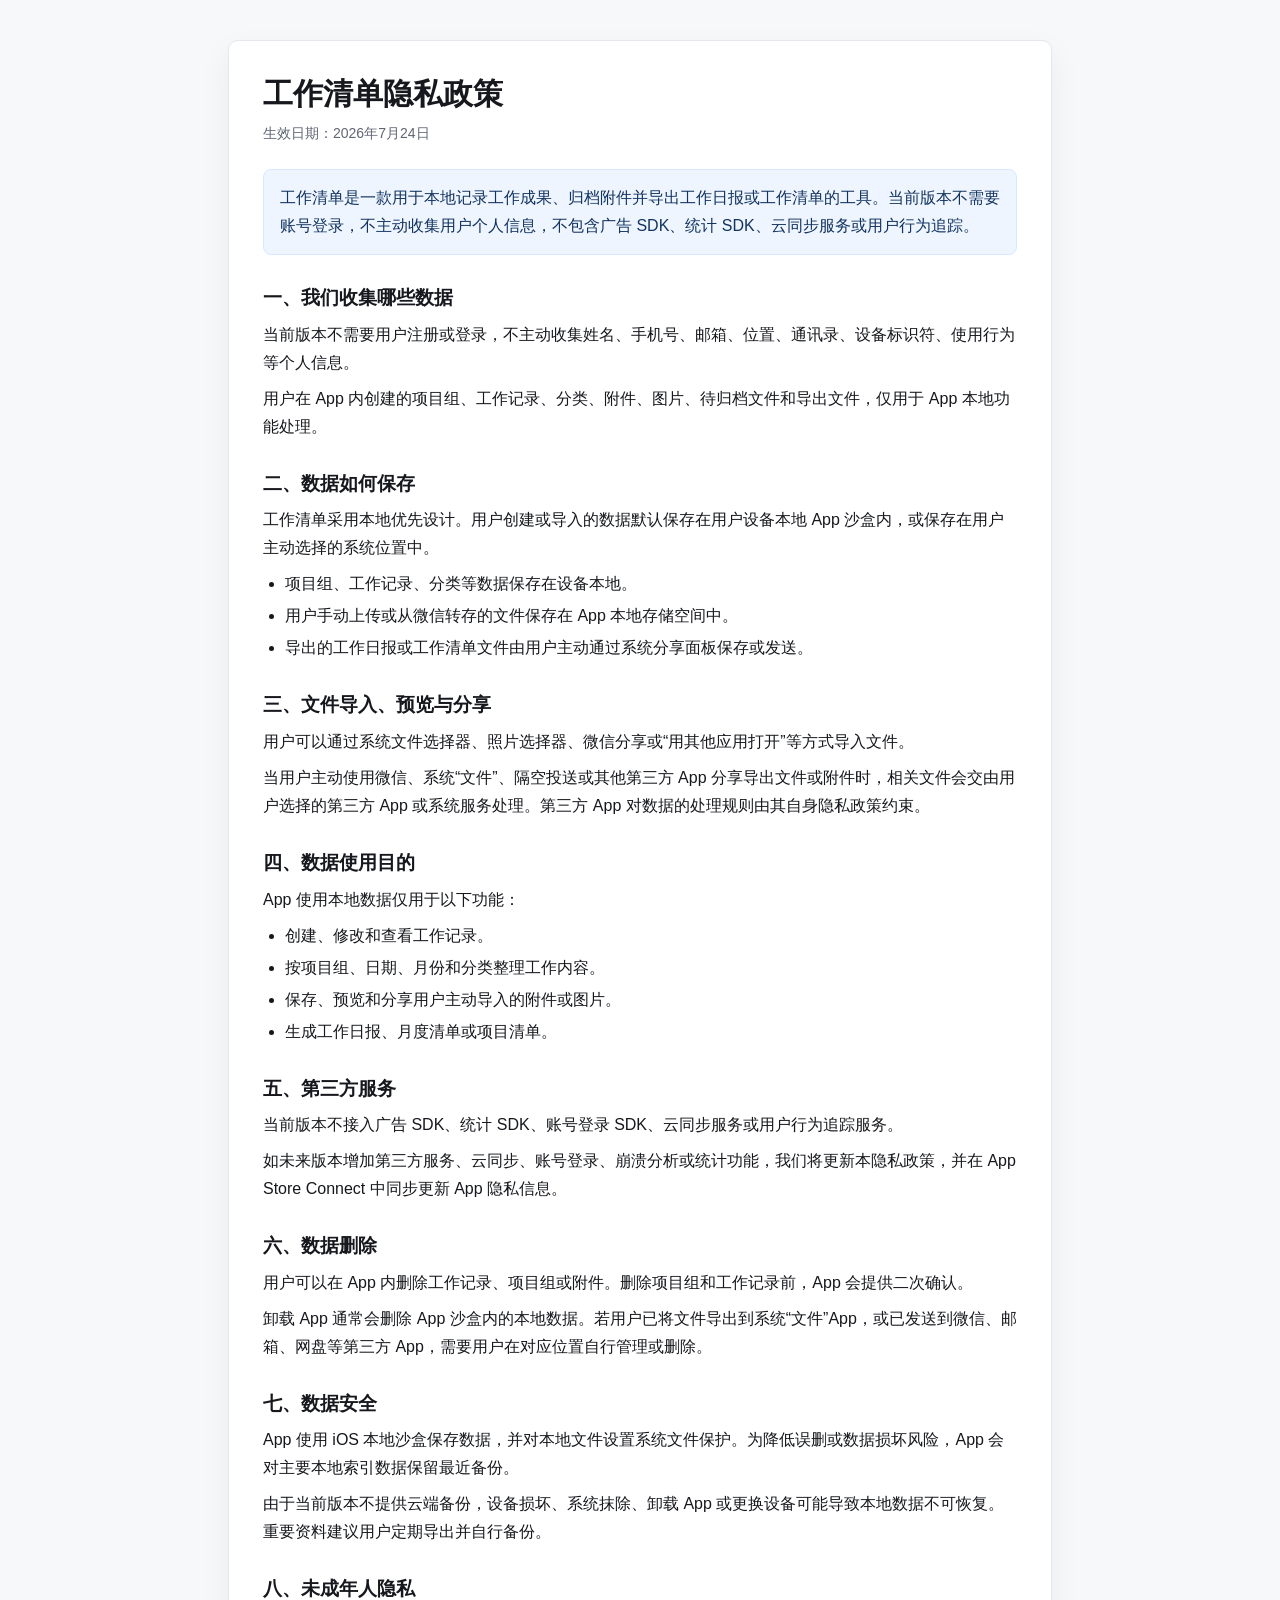
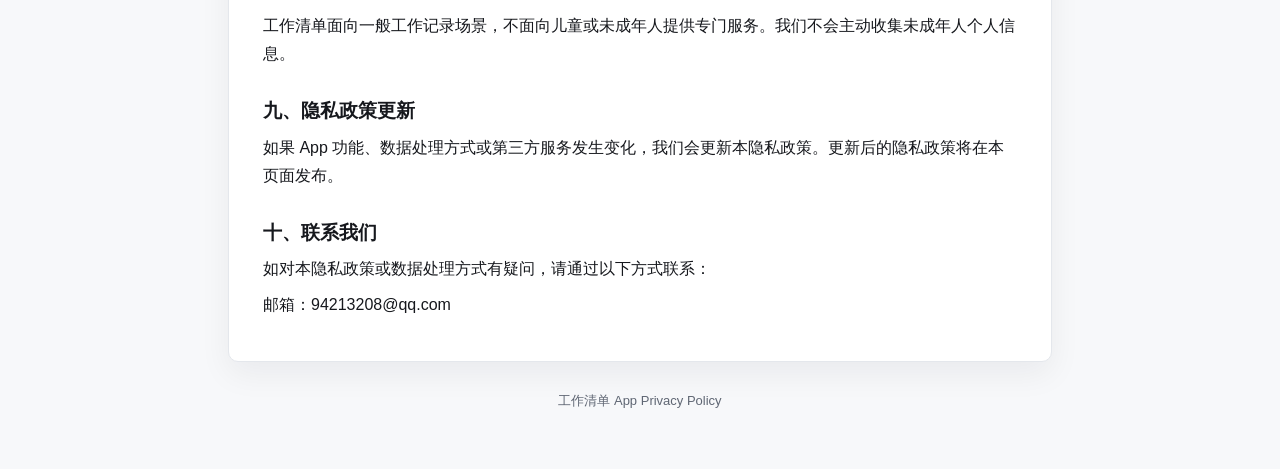
==== commit 876b8fd5: "Preserve privacy URL and add promotion path" ====
--- a/index.html
+++ b/index.html
@@ -3,140 +3,171 @@
 <head>
   <meta charset="utf-8">
   <meta name="viewport" content="width=device-width, initial-scale=1">
-  <meta name="theme-color" content="#10266f">
-  <title>工作清单 WorkList｜把每天的工作，变成清晰的成果</title>
-  <meta name="description" content="工作清单 WorkList 是一款本地优先的工作成果记录工具。按项目和月份记录工作、归档附件，一键导出 Word 日报与工作清单。">
-  <meta property="og:title" content="工作清单 WorkList｜随手记成果，月底少遗漏">
-  <meta property="og:description" content="记录、归档、导出，一套更轻松的工作整理方式。">
-  <meta property="og:type" content="website">
-  <meta property="og:image" content="assets/app-icon.png">
-  <link rel="icon" href="assets/app-icon.png">
-  <link rel="apple-touch-icon" href="assets/app-icon.png">
-  <link rel="stylesheet" href="assets/styles.css">
-  <script src="assets/site.js" defer></script>
+  <title>工作清单隐私政策</title>
+  <meta name="description" content="工作清单 App 隐私政策">
+  <style>
+    :root {
+      color-scheme: light;
+      --bg: #f7f8fa;
+      --card: #ffffff;
+      --text: #16181d;
+      --muted: #5f6673;
+      --border: #e4e7ec;
+      --accent: #0f6fff;
+    }
+
+    * {
+      box-sizing: border-box;
+    }
+
+    body {
+      margin: 0;
+      background: var(--bg);
+      color: var(--text);
+      font-family: -apple-system, BlinkMacSystemFont, "Segoe UI", "PingFang SC", "Hiragino Sans GB", "Microsoft YaHei", sans-serif;
+      line-height: 1.75;
+    }
+
+    main {
+      max-width: 860px;
+      margin: 0 auto;
+      padding: 40px 18px 56px;
+    }
+
+    article {
+      background: var(--card);
+      border: 1px solid var(--border);
+      border-radius: 10px;
+      padding: 34px;
+      box-shadow: 0 12px 32px rgba(18, 24, 40, 0.06);
+    }
+
+    h1 {
+      margin: 0 0 8px;
+      font-size: 30px;
+      line-height: 1.25;
+    }
+
+    h2 {
+      margin: 30px 0 10px;
+      font-size: 19px;
+      line-height: 1.35;
+    }
+
+    p {
+      margin: 8px 0;
+    }
+
+    ul {
+      margin: 8px 0 0;
+      padding-left: 22px;
+    }
+
+    li {
+      margin: 4px 0;
+    }
+
+    .meta {
+      margin-bottom: 24px;
+      color: var(--muted);
+      font-size: 14px;
+    }
+
+    .summary {
+      padding: 14px 16px;
+      background: #eef5ff;
+      border: 1px solid #d8e8ff;
+      border-radius: 8px;
+      color: #12335f;
+    }
+
+    a {
+      color: var(--accent);
+    }
+
+    footer {
+      margin-top: 28px;
+      color: var(--muted);
+      font-size: 13px;
+      text-align: center;
+    }
+
+    @media (max-width: 640px) {
+      main {
+        padding: 18px 12px 36px;
+      }
+
+      article {
+        padding: 22px;
+      }
+
+      h1 {
+        font-size: 25px;
+      }
+    }
+  </style>
 </head>
 <body>
-  <header class="site-header">
-    <a class="brand" href="#top" aria-label="工作清单首页">
-      <img src="assets/app-icon.png" alt="" width="42" height="42">
-      <span><strong>工作清单</strong><small>WorkList</small></span>
-    </a>
-    <button class="menu-button" aria-expanded="false" aria-controls="nav">菜单</button>
-    <nav id="nav" aria-label="主导航">
-      <a href="#features">核心功能</a><a href="#workflow">使用方式</a><a href="#privacy">隐私安全</a><a href="#faq">常见问题</a>
-      <a class="nav-cta app-store-link" href="https://apps.apple.com/app/worklist/id6795366716" target="_blank" rel="noopener">App Store 下载</a>
-    </nav>
-  </header>
+  <main>
+    <article>
+      <h1>工作清单隐私政策</h1>
+      <p class="meta">生效日期：2026年7月24日</p>
 
-  <main id="top">
-    <section class="hero section">
-      <div class="hero-copy reveal">
-        <div class="eyebrow"><span></span>专为项目工作者打造</div>
-        <h1>把每天的工作，<br><em>变成清晰的成果。</em></h1>
-        <p class="lead">按项目、月份和分类随手记录，归档文件与图片，到汇报时一键导出 Word 日报与工作清单。</p>
-        <div class="hero-actions">
-          <a class="button primary app-store-link" href="https://apps.apple.com/app/worklist/id6795366716" target="_blank" rel="noopener"><span class="apple">●</span><span><small>下载于</small>App Store</span></a>
-          <a class="button secondary" href="#workflow">看看如何使用 <span>→</span></a>
-        </div>
-        <div class="trust-row"><span>✓ 无需账号</span><span>✓ 本地保存</span><span>✓ 无广告追踪</span></div>
-      </div>
-      <div class="hero-visual reveal" aria-label="工作清单 App 界面预览">
-        <div class="orb orb-one"></div><div class="orb orb-two"></div>
-        <div class="phone phone-back"><img src="assets/screenshots/editor.png" alt="新增与修改工作界面"></div>
-        <div class="phone phone-main"><img src="assets/screenshots/project.png" alt="项目月度工作清单界面"></div>
-        <div class="float-card fc-one"><b>Word</b><span>清单已生成</span><i>✓</i></div>
-        <div class="float-card fc-two"><b>4</b><span>项工作已归档</span></div>
-      </div>
-    </section>
+      <p class="summary">
+        工作清单是一款用于本地记录工作成果、归档附件并导出工作日报或工作清单的工具。当前版本不需要账号登录，不主动收集用户个人信息，不包含广告 SDK、统计 SDK、云同步服务或用户行为追踪。
+      </p>
 
-    <section class="proof-strip" aria-label="产品优势">
-      <div><strong>3 步</strong><span>记录到成单</span></div><div><strong>100%</strong><span>设备本地处理</span></div><div><strong>.docx</strong><span>真实 Word 文档</span></div><div><strong>iPhone · iPad</strong><span>随时记录与整理</span></div>
-    </section>
+      <h2>一、我们收集哪些数据</h2>
+      <p>当前版本不需要用户注册或登录，不主动收集姓名、手机号、邮箱、位置、通讯录、设备标识符、使用行为等个人信息。</p>
+      <p>用户在 App 内创建的项目组、工作记录、分类、附件、图片、待归档文件和导出文件，仅用于 App 本地功能处理。</p>
 
-    <section class="section pain-section">
-      <div class="section-heading centered reveal"><span class="kicker">为什么需要 WorkList</span><h2>工作做完了，整理不该再做一遍</h2><p>把那些散落在记忆、微信和文件夹里的成果，在发生时就放回正确的位置。</p></div>
-      <div class="pain-grid">
-        <article class="pain-card reveal"><span class="number">01</span><div class="mini-icon">◷</div><h3>月底回忆不完整</h3><p>重要工作随时补录，按月份自动归位，不再靠聊天记录拼凑。</p></article>
-        <article class="pain-card reveal"><span class="number">02</span><div class="mini-icon">⌁</div><h3>成果文件太分散</h3><p>把图片、文档与工作事项放在一起，项目交付过程清楚可查。</p></article>
-        <article class="pain-card reveal"><span class="number">03</span><div class="mini-icon">▤</div><h3>汇报格式重复整理</h3><p>选择日期与范围，直接生成结构清晰的 Word 工作清单。</p></article>
-      </div>
-    </section>
+      <h2>二、数据如何保存</h2>
+      <p>工作清单采用本地优先设计。用户创建或导入的数据默认保存在用户设备本地 App 沙盒内，或保存在用户主动选择的系统位置中。</p>
+      <ul>
+        <li>项目组、工作记录、分类等数据保存在设备本地。</li>
+        <li>用户手动上传或从微信转存的文件保存在 App 本地存储空间中。</li>
+        <li>导出的工作日报或工作清单文件由用户主动通过系统分享面板保存或发送。</li>
+      </ul>
 
-    <section id="features" class="section feature-section">
-      <div class="section-heading reveal"><span class="kicker">核心能力</span><h2>从随手记录，到随时可交付</h2><p>围绕真实工作场景设计，每一步都简单、直接。</p></div>
-      <div class="feature-row reveal">
-        <div class="feature-copy"><span class="feature-index">01 · 记录</span><h3>项目很多，也能一眼看清</h3><p>按项目组管理工作，用月份、分类和时间快速定位。支持任意日期补录与修改，今天忙过的事不会留到月底再回忆。</p><ul><li>项目组独立管理</li><li>月度工作总览</li><li>自定义工作分类</li></ul></div>
-        <div class="feature-art blue-art"><div class="phone flat"><img src="assets/screenshots/project.png" alt="按项目和月份查看工作"></div><span class="art-badge">项目 · 月份 · 分类</span></div>
-      </div>
-      <div class="feature-row reverse reveal">
-        <div class="feature-copy"><span class="feature-index">02 · 归档</span><h3>工作内容和成果，放在一起</h3><p>文件、图片和交付成果直接归档到对应工作项。支持从微信或系统分享导入，需要时随时预览、分享。</p><ul><li>上传文件与图片</li><li>微信文件转存</li><li>附件预览与分享</li></ul></div>
-        <div class="feature-art warm-art"><div class="phone flat"><img src="assets/screenshots/editor.png" alt="工作内容和附件归档界面"></div><div class="file-chip">⌁ 会议纪要.docx</div></div>
-      </div>
-      <div class="feature-row reveal">
-        <div class="feature-copy"><span class="feature-index">03 · 导出</span><h3>日报、月报，点一下就成单</h3><p>可导出指定日期、当前月、近三个月、近六个月或全部工作，并支持按时间或分类汇总，生成真正的 Word 文档。</p><ul><li>工作日报与周期清单</li><li>按时间或分类排序</li><li>标准 .docx 文档</li></ul></div>
-        <div class="feature-art dark-art"><div class="phone flat"><img src="assets/screenshots/word.png" alt="Word 工作清单分享界面"></div><div class="doc-card"><b>工作清单.docx</b><span>已准备好分享</span></div></div>
-      </div>
-    </section>
+      <h2>三、文件导入、预览与分享</h2>
+      <p>用户可以通过系统文件选择器、照片选择器、微信分享或“用其他应用打开”等方式导入文件。</p>
+      <p>当用户主动使用微信、系统“文件”、隔空投送或其他第三方 App 分享导出文件或附件时，相关文件会交由用户选择的第三方 App 或系统服务处理。第三方 App 对数据的处理规则由其自身隐私政策约束。</p>
 
-    <section id="workflow" class="workflow section">
-      <div class="section-heading centered reveal"><span class="kicker light">简单上手</span><h2>三步，让汇报有据可循</h2><p>没有复杂设置，打开 App 就可以开始。</p></div>
-      <div class="steps">
-        <article class="step reveal"><span>1</span><div class="step-art"><b>＋</b><i>项目组</i></div><h3>建立项目</h3><p>按客户、团队或项目创建独立分组。</p></article>
-        <div class="step-line"></div>
-        <article class="step reveal"><span>2</span><div class="step-art"><b>✓</b><i>记录成果</i></div><h3>随手记录</h3><p>写下工作内容，顺手归档文件和图片。</p></article>
-        <div class="step-line"></div>
-        <article class="step reveal"><span>3</span><div class="step-art"><b>W</b><i>导出清单</i></div><h3>一键成单</h3><p>选择范围与顺序，生成 Word 后直接分享。</p></article>
-      </div>
-    </section>
+      <h2>四、数据使用目的</h2>
+      <p>App 使用本地数据仅用于以下功能：</p>
+      <ul>
+        <li>创建、修改和查看工作记录。</li>
+        <li>按项目组、日期、月份和分类整理工作内容。</li>
+        <li>保存、预览和分享用户主动导入的附件或图片。</li>
+        <li>生成工作日报、月度清单或项目清单。</li>
+      </ul>
 
-    <section class="gallery-section section">
-      <div class="gallery-head reveal"><div class="section-heading"><span class="kicker">真实界面</span><h2>每个细节，都为工作服务</h2></div><div class="gallery-controls"><button id="gallery-prev" aria-label="向前查看">←</button><button id="gallery-next" aria-label="向后查看">→</button></div></div>
-      <div class="gallery" id="gallery" tabindex="0">
-        <figure><img src="assets/screenshots/month.png" loading="lazy" alt="项目列表"><figcaption>项目总览</figcaption></figure>
-        <figure><img src="assets/screenshots/project.png" loading="lazy" alt="月度工作"><figcaption>月度工作</figcaption></figure>
-        <figure><img src="assets/screenshots/editor.png" loading="lazy" alt="记录工作"><figcaption>记录与归档</figcaption></figure>
-        <figure><img src="assets/screenshots/attachments.png" loading="lazy" alt="附件管理"><figcaption>成果附件</figcaption></figure>
-        <figure><img src="assets/screenshots/export.png" loading="lazy" alt="导出设置"><figcaption>灵活导出</figcaption></figure>
-        <figure><img src="assets/screenshots/word.png" loading="lazy" alt="分享 Word"><figcaption>分享清单</figcaption></figure>
-      </div>
-    </section>
+      <h2>五、第三方服务</h2>
+      <p>当前版本不接入广告 SDK、统计 SDK、账号登录 SDK、云同步服务或用户行为追踪服务。</p>
+      <p>如未来版本增加第三方服务、云同步、账号登录、崩溃分析或统计功能，我们将更新本隐私政策，并在 App Store Connect 中同步更新 App 隐私信息。</p>
 
-    <section id="privacy" class="privacy-section section">
-      <div class="privacy-card reveal">
-        <div class="privacy-visual"><div class="shield">✓</div><span class="privacy-dot d1"></span><span class="privacy-dot d2"></span><span class="privacy-dot d3"></span></div>
-        <div class="privacy-copy"><span class="kicker light">本地优先</span><h2>工作资料，默认只属于你</h2><p>无需账号，没有广告 SDK 和行为追踪。项目、工作记录与附件默认保存在设备本地，不主动上传服务器。</p><div class="privacy-points"><span>✓ iOS 本地沙盒</span><span>✓ 系统文件保护</span><span>✓ 用户自主分享</span><span>✓ 不接入云端同步</span></div><a href="privacy/">查看完整隐私政策 →</a></div>
-      </div>
-    </section>
+      <h2>六、数据删除</h2>
+      <p>用户可以在 App 内删除工作记录、项目组或附件。删除项目组和工作记录前，App 会提供二次确认。</p>
+      <p>卸载 App 通常会删除 App 沙盒内的本地数据。若用户已将文件导出到系统“文件”App，或已发送到微信、邮箱、网盘等第三方 App，需要用户在对应位置自行管理或删除。</p>
 
-    <section class="audience section">
-      <div class="section-heading centered reveal"><span class="kicker">为认真做事的人设计</span><h2>你的工作方式，WorkList 都懂</h2></div>
-      <div class="roles reveal"><span>咨询顾问</span><span>设计人员</span><span>工程实施</span><span>项目经理</span><span>运营人员</span><span>自由职业者</span></div>
-    </section>
+      <h2>七、数据安全</h2>
+      <p>App 使用 iOS 本地沙盒保存数据，并对本地文件设置系统文件保护。为降低误删或数据损坏风险，App 会对主要本地索引数据保留最近备份。</p>
+      <p>由于当前版本不提供云端备份，设备损坏、系统抹除、卸载 App 或更换设备可能导致本地数据不可恢复。重要资料建议用户定期导出并自行备份。</p>
 
-    <section id="faq" class="faq section">
-      <div class="section-heading reveal"><span class="kicker">常见问题</span><h2>下载之前，你可能还想知道</h2></div>
-      <div class="faq-list">
-        <details class="reveal"><summary>使用 WorkList 需要注册账号吗？</summary><p>不需要。当前版本没有账号系统，下载后即可使用。</p></details>
-        <details class="reveal"><summary>我的工作记录会上传到服务器吗？</summary><p>不会主动上传。工作记录、分类与附件默认保存在设备本地；只有你主动使用系统分享功能时，文件才会交给你选择的其他应用。</p></details>
-        <details class="reveal"><summary>可以导出哪些内容和格式？</summary><p>支持指定日期的工作日报，以及当前月、近三个月、近六个月或全部工作的清单，并生成标准 .docx Word 文档。</p></details>
-        <details class="reveal"><summary>可以从微信导入文件吗？</summary><p>可以。你可以通过微信的分享或“用其他应用打开”将文件转存到 WorkList，再归档到具体工作项。</p></details>
-        <details class="reveal"><summary>换手机或卸载 App 后数据还在吗？</summary><p>当前版本不提供云端备份，卸载 App、设备损坏或系统抹除可能导致本地数据无法恢复。重要资料建议定期导出并自行备份。</p></details>
-      </div>
-    </section>
+      <h2>八、未成年人隐私</h2>
+      <p>工作清单面向一般工作记录场景，不面向儿童或未成年人提供专门服务。我们不会主动收集未成年人个人信息。</p>
 
-    <section id="download" class="download section">
-      <div class="download-card reveal">
-        <img src="assets/app-icon.png" alt="工作清单 App 图标">
-        <div><span>WorkList for iPhone &amp; iPad</span><h2>从今天开始记录，<br>让下一次汇报更轻松。</h2></div>
-        <a class="button white app-store-link" href="https://apps.apple.com/app/worklist/id6795366716" target="_blank" rel="noopener"><span class="apple">●</span><span><small>下载于</small>App Store</span></a>
-      </div>
-    </section>
+      <h2>九、隐私政策更新</h2>
+      <p>如果 App 功能、数据处理方式或第三方服务发生变化，我们会更新本隐私政策。更新后的隐私政策将在本页面发布。</p>
+
+      <h2>十、联系我们</h2>
+      <p>如对本隐私政策或数据处理方式有疑问，请通过以下方式联系：</p>
+      <p>邮箱：94213208@qq.com</p>
+    </article>
+
+    <footer>
+      工作清单 App Privacy Policy
+    </footer>
   </main>
-
-  <footer>
-    <div class="footer-brand"><img src="assets/app-icon.png" alt="" width="52" height="52"><div><b>工作清单</b><span>随手记成果，月底少遗漏</span></div></div>
-    <div class="footer-links"><a href="#features">产品功能</a><a href="privacy/">隐私政策</a><a href="mailto:94213208@qq.com">联系我们</a></div>
-    <p>© 2026 WorkList. All rights reserved.</p>
-  </footer>
 </body>
 </html>
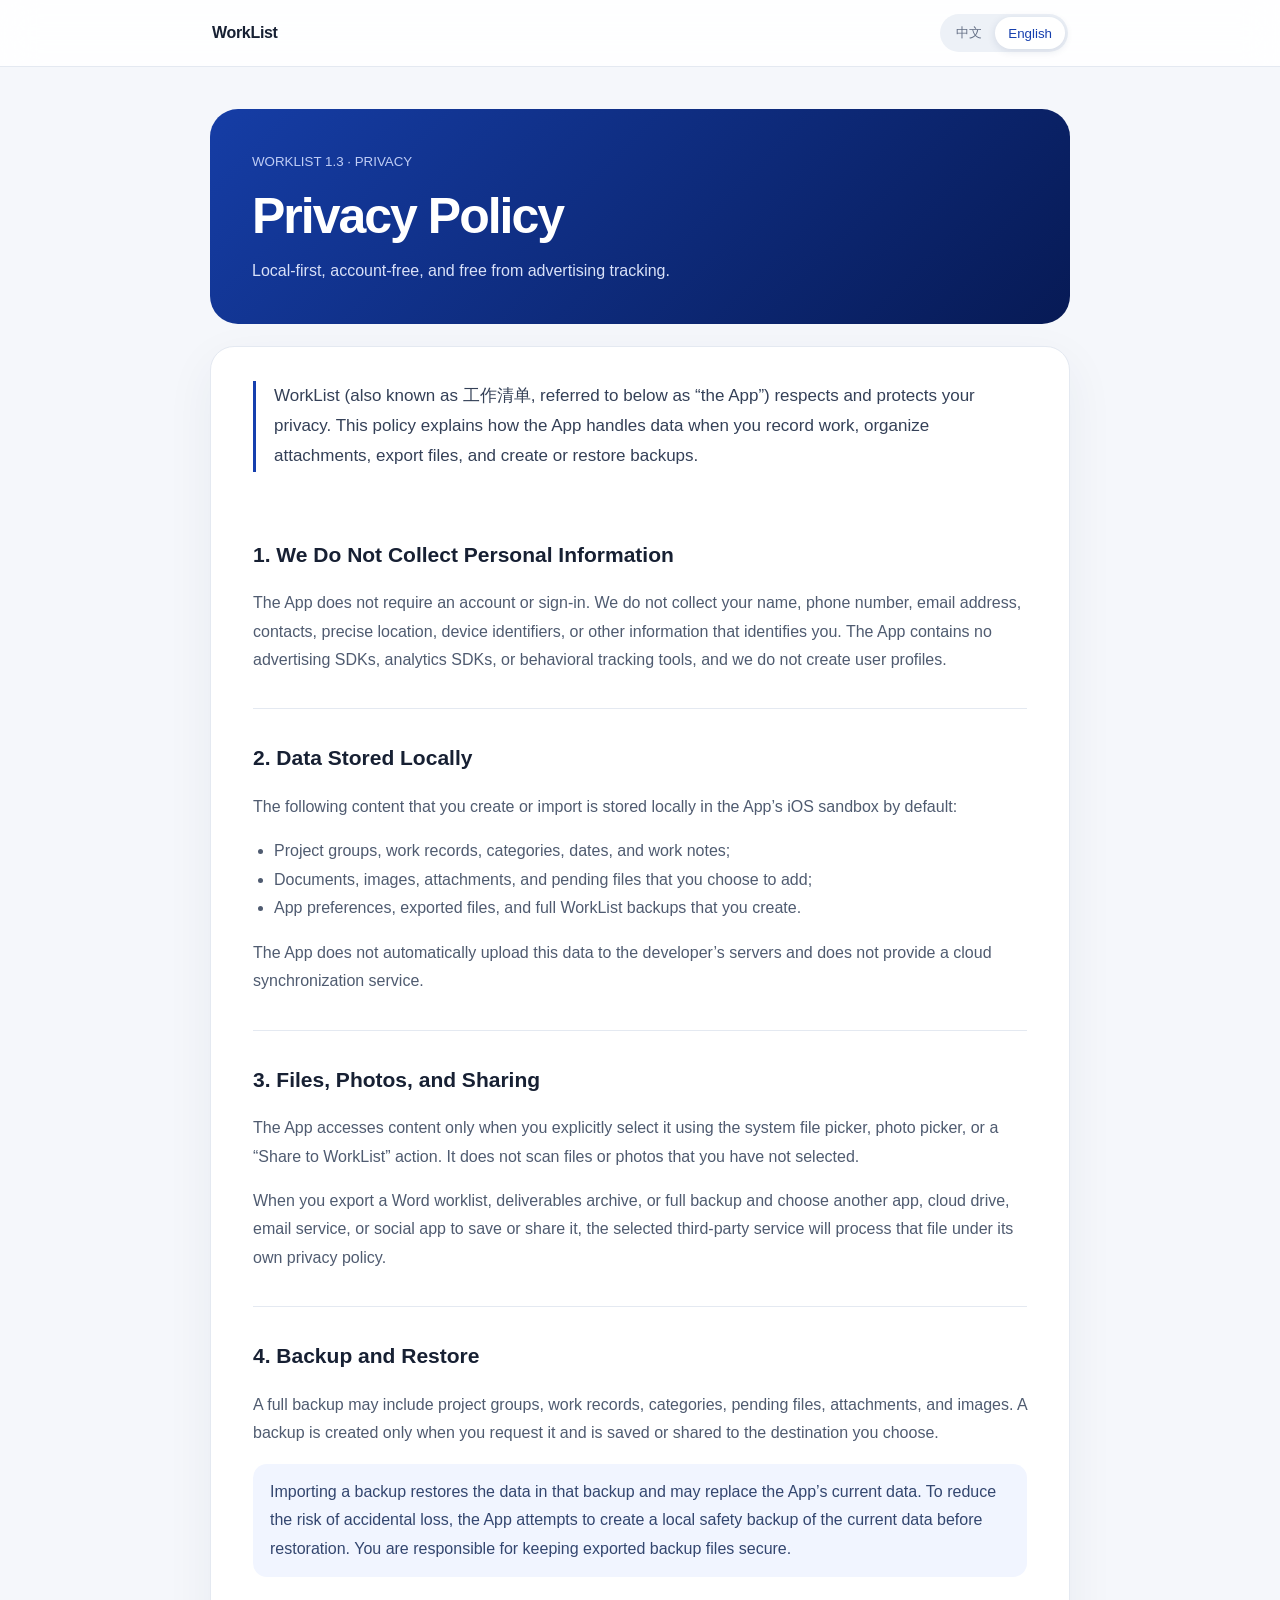
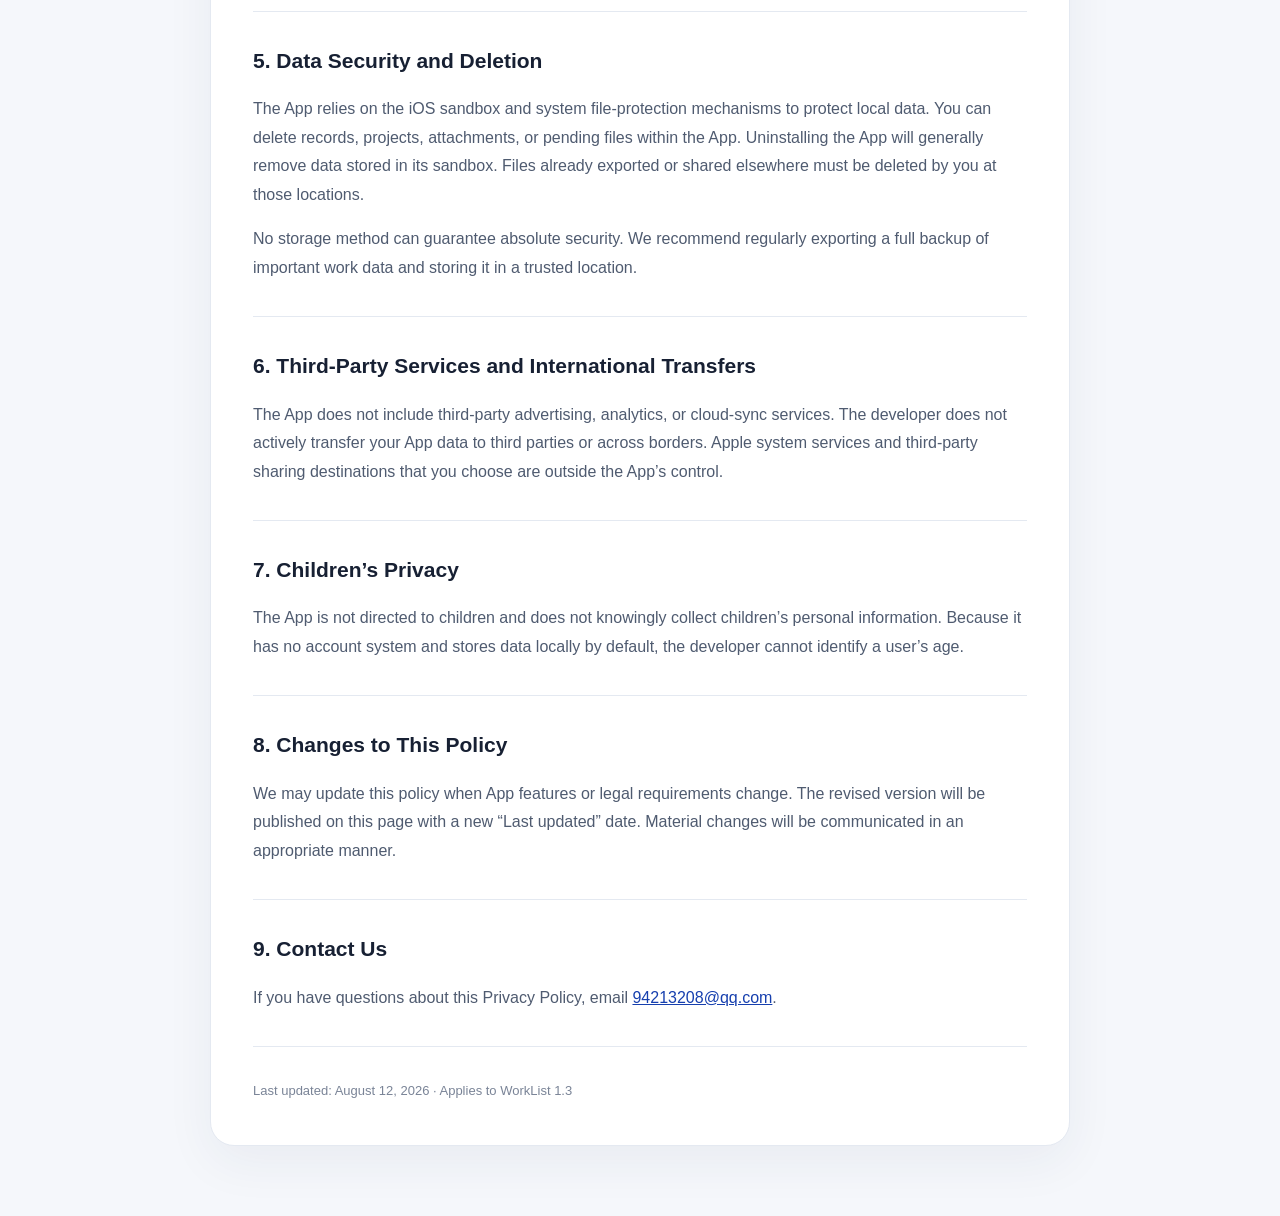
==== commit 7704218a: "Update bilingual privacy policy for WorkList 1.3" ====
--- a/index.html
+++ b/index.html
@@ -2,172 +2,47 @@
 <html lang="zh-CN">
 <head>
   <meta charset="utf-8">
-  <meta name="viewport" content="width=device-width, initial-scale=1">
-  <title>工作清单隐私政策</title>
-  <meta name="description" content="工作清单 App 隐私政策">
+  <meta name="viewport" content="width=device-width,initial-scale=1">
+  <meta name="theme-color" content="#f5f7fb">
+  <title>WorkList 隐私政策 | Privacy Policy</title>
+  <meta name="description" content="WorkList 中英文隐私政策。WorkList bilingual Privacy Policy.">
   <style>
-    :root {
-      color-scheme: light;
-      --bg: #f7f8fa;
-      --card: #ffffff;
-      --text: #16181d;
-      --muted: #5f6673;
-      --border: #e4e7ec;
-      --accent: #0f6fff;
-    }
-
-    * {
-      box-sizing: border-box;
-    }
-
-    body {
-      margin: 0;
-      background: var(--bg);
-      color: var(--text);
-      font-family: -apple-system, BlinkMacSystemFont, "Segoe UI", "PingFang SC", "Hiragino Sans GB", "Microsoft YaHei", sans-serif;
-      line-height: 1.75;
-    }
-
-    main {
-      max-width: 860px;
-      margin: 0 auto;
-      padding: 40px 18px 56px;
-    }
-
-    article {
-      background: var(--card);
-      border: 1px solid var(--border);
-      border-radius: 10px;
-      padding: 34px;
-      box-shadow: 0 12px 32px rgba(18, 24, 40, 0.06);
-    }
-
-    h1 {
-      margin: 0 0 8px;
-      font-size: 30px;
-      line-height: 1.25;
-    }
-
-    h2 {
-      margin: 30px 0 10px;
-      font-size: 19px;
-      line-height: 1.35;
-    }
-
-    p {
-      margin: 8px 0;
-    }
-
-    ul {
-      margin: 8px 0 0;
-      padding-left: 22px;
-    }
-
-    li {
-      margin: 4px 0;
-    }
-
-    .meta {
-      margin-bottom: 24px;
-      color: var(--muted);
-      font-size: 14px;
-    }
-
-    .summary {
-      padding: 14px 16px;
-      background: #eef5ff;
-      border: 1px solid #d8e8ff;
-      border-radius: 8px;
-      color: #12335f;
-    }
-
-    a {
-      color: var(--accent);
-    }
-
-    footer {
-      margin-top: 28px;
-      color: var(--muted);
-      font-size: 13px;
-      text-align: center;
-    }
-
-    @media (max-width: 640px) {
-      main {
-        padding: 18px 12px 36px;
-      }
-
-      article {
-        padding: 22px;
-      }
-
-      h1 {
-        font-size: 25px;
-      }
-    }
+    :root{--ink:#172033;--muted:#657086;--line:#e4e9f1;--blue:#163fae;--paper:#f5f7fb;--white:#fff}*{box-sizing:border-box}html{scroll-behavior:smooth}body{margin:0;background:var(--paper);color:var(--ink);font-family:-apple-system,BlinkMacSystemFont,"SF Pro Text","PingFang SC","Microsoft YaHei",sans-serif;line-height:1.78}.topbar{position:sticky;top:0;z-index:2;background:rgba(255,255,255,.88);backdrop-filter:blur(18px);border-bottom:1px solid var(--line)}.topbar-inner{max-width:900px;margin:auto;padding:14px 22px;display:flex;align-items:center;justify-content:space-between}.brand{font-weight:800;letter-spacing:-.02em}.switch{display:flex;background:#edf1f7;padding:3px;border-radius:99px}.switch button{border:0;background:transparent;color:var(--muted);border-radius:99px;padding:7px 13px;cursor:pointer}.switch button.active{background:#fff;color:var(--blue);box-shadow:0 2px 8px rgba(23,49,100,.12)}main{max-width:900px;margin:auto;padding:42px 20px 70px}.hero{padding:38px 42px;background:linear-gradient(135deg,#173fadaf,#071a55),#123995;color:#fff;border-radius:28px;margin-bottom:22px}.hero small{color:#bfcdf5}.hero h1{font-size:clamp(32px,6vw,50px);line-height:1.16;letter-spacing:-.04em;margin:12px 0}.hero p{color:#d9e1f8;margin:0}.panel{background:var(--white);border:1px solid var(--line);border-radius:24px;padding:30px 42px;box-shadow:0 16px 50px rgba(34,52,89,.06)}.panel[hidden]{display:none}.intro{font-size:17px;color:#344057;border-left:3px solid var(--blue);padding-left:18px;margin:4px 0 34px}section{padding:8px 0 18px;border-bottom:1px solid var(--line)}section:last-child{border:0}h2{font-size:21px;margin:22px 0 8px}p,li{color:#4f5b70}ul{padding-left:21px}a{color:var(--blue)}.notice{background:#f1f5ff;border-radius:14px;padding:14px 17px;color:#33466f}.updated{font-size:13px;color:#7a8497;margin-top:32px}@media(max-width:600px){main{padding:24px 14px 50px}.hero,.panel{padding:28px 22px;border-radius:20px}.topbar-inner{padding:12px 16px}}
   </style>
 </head>
 <body>
+  <header class="topbar"><div class="topbar-inner"><div class="brand">WorkList</div><div class="switch" aria-label="Language"><button type="button" data-lang="zh" class="active">中文</button><button type="button" data-lang="en">English</button></div></div></header>
   <main>
-    <article>
-      <h1>工作清单隐私政策</h1>
-      <p class="meta">生效日期：2026年7月24日</p>
-
-      <p class="summary">
-        工作清单是一款用于本地记录工作成果、归档附件并导出工作日报或工作清单的工具。当前版本不需要账号登录，不主动收集用户个人信息，不包含广告 SDK、统计 SDK、云同步服务或用户行为追踪。
-      </p>
-
-      <h2>一、我们收集哪些数据</h2>
-      <p>当前版本不需要用户注册或登录，不主动收集姓名、手机号、邮箱、位置、通讯录、设备标识符、使用行为等个人信息。</p>
-      <p>用户在 App 内创建的项目组、工作记录、分类、附件、图片、待归档文件和导出文件，仅用于 App 本地功能处理。</p>
-
-      <h2>二、数据如何保存</h2>
-      <p>工作清单采用本地优先设计。用户创建或导入的数据默认保存在用户设备本地 App 沙盒内，或保存在用户主动选择的系统位置中。</p>
-      <ul>
-        <li>项目组、工作记录、分类等数据保存在设备本地。</li>
-        <li>用户手动上传或从微信转存的文件保存在 App 本地存储空间中。</li>
-        <li>导出的工作日报或工作清单文件由用户主动通过系统分享面板保存或发送。</li>
-      </ul>
-
-      <h2>三、文件导入、预览与分享</h2>
-      <p>用户可以通过系统文件选择器、照片选择器、微信分享或“用其他应用打开”等方式导入文件。</p>
-      <p>当用户主动使用微信、系统“文件”、隔空投送或其他第三方 App 分享导出文件或附件时，相关文件会交由用户选择的第三方 App 或系统服务处理。第三方 App 对数据的处理规则由其自身隐私政策约束。</p>
-
-      <h2>四、数据使用目的</h2>
-      <p>App 使用本地数据仅用于以下功能：</p>
-      <ul>
-        <li>创建、修改和查看工作记录。</li>
-        <li>按项目组、日期、月份和分类整理工作内容。</li>
-        <li>保存、预览和分享用户主动导入的附件或图片。</li>
-        <li>生成工作日报、月度清单或项目清单。</li>
-      </ul>
-
-      <h2>五、第三方服务</h2>
-      <p>当前版本不接入广告 SDK、统计 SDK、账号登录 SDK、云同步服务或用户行为追踪服务。</p>
-      <p>如未来版本增加第三方服务、云同步、账号登录、崩溃分析或统计功能，我们将更新本隐私政策，并在 App Store Connect 中同步更新 App 隐私信息。</p>
-
-      <h2>六、数据删除</h2>
-      <p>用户可以在 App 内删除工作记录、项目组或附件。删除项目组和工作记录前，App 会提供二次确认。</p>
-      <p>卸载 App 通常会删除 App 沙盒内的本地数据。若用户已将文件导出到系统“文件”App，或已发送到微信、邮箱、网盘等第三方 App，需要用户在对应位置自行管理或删除。</p>
-
-      <h2>七、数据安全</h2>
-      <p>App 使用 iOS 本地沙盒保存数据，并对本地文件设置系统文件保护。为降低误删或数据损坏风险，App 会对主要本地索引数据保留最近备份。</p>
-      <p>由于当前版本不提供云端备份，设备损坏、系统抹除、卸载 App 或更换设备可能导致本地数据不可恢复。重要资料建议用户定期导出并自行备份。</p>
-
-      <h2>八、未成年人隐私</h2>
-      <p>工作清单面向一般工作记录场景，不面向儿童或未成年人提供专门服务。我们不会主动收集未成年人个人信息。</p>
-
-      <h2>九、隐私政策更新</h2>
-      <p>如果 App 功能、数据处理方式或第三方服务发生变化，我们会更新本隐私政策。更新后的隐私政策将在本页面发布。</p>
-
-      <h2>十、联系我们</h2>
-      <p>如对本隐私政策或数据处理方式有疑问，请通过以下方式联系：</p>
-      <p>邮箱：94213208@qq.com</p>
+    <div class="hero"><small>WORKLIST 1.3 · PRIVACY</small><h1 id="policy-title">隐私政策</h1><p id="policy-subtitle">本地优先，不依赖账号，也不进行广告追踪。</p></div>
+    <article class="panel" data-panel="zh">
+      <p class="intro">WorkList（中文名称：工作清单，以下简称“本应用”）尊重并保护您的隐私。本政策说明本应用在您使用工作记录、附件归档、导出及备份等功能时如何处理数据。</p>
+      <section><h2>1. 我们不收集个人信息</h2><p>本应用无需注册或登录账号，不收集您的姓名、手机号、电子邮箱、通讯录、精确位置、设备标识符或其他可识别您身份的信息。我们不使用广告 SDK、统计分析 SDK或行为追踪工具，也不会建立用户画像。</p></section>
+      <section><h2>2. 本地保存的数据</h2><p>您主动创建或导入的下列内容默认保存在设备的 iOS 应用沙盒内：</p><ul><li>项目组、工作记录、分类、日期、工作内容等信息；</li><li>您选择归档的文档、图片、附件及待归档文件；</li><li>应用偏好设置、导出文件及您创建的 WorkList 完整备份。</li></ul><p>这些数据不会由本应用自动上传至开发者服务器，也不提供云端同步服务。</p></section>
+      <section><h2>3. 文件、照片与分享</h2><p>只有在您主动使用系统文件选择器、照片选择器或“分享至 WorkList”等功能时，本应用才会读取您明确选择的内容。应用不会扫描其他未选择的文件或照片。</p><p>当您导出 Word 清单、成果文件压缩包或完整备份并选择其他应用、云盘、邮件或社交软件进行保存或分享时，相关文件将交由您选择的第三方服务处理，其后续行为受该服务自身的隐私政策约束。</p></section>
+      <section><h2>4. 备份与恢复</h2><p>完整备份可包含项目组、工作记录、分类、待归档文件、附件和图片。备份仅在您主动操作时生成，并保存或分享至您选择的位置。</p><p class="notice">导入备份会恢复备份中的数据，并可能替换应用当前数据。为降低误操作风险，本应用会在恢复前尝试为当前数据创建本地安全备份。请自行妥善保管导出的备份文件。</p></section>
+      <section><h2>5. 数据安全与删除</h2><p>本应用依赖 iOS 沙盒和系统文件保护机制保护本地数据。您可以在应用内删除记录、项目、附件或待归档文件；卸载本应用通常会删除应用沙盒中的本地数据。已导出或分享到其他位置的文件，需要您在相应位置自行删除。</p><p>任何存储方式都无法保证绝对安全。对于重要工作资料，建议定期导出完整备份并保存至可信位置。</p></section>
+      <section><h2>6. 第三方服务与跨境传输</h2><p>本应用不内置第三方广告、分析或云同步服务，不会由开发者主动将您的应用数据传输给第三方或进行跨境传输。您主动调用的 Apple 系统服务及第三方分享目标不属于本应用控制范围。</p></section>
+      <section><h2>7. 儿童隐私</h2><p>本应用不以儿童为目标用户，也不会有意收集儿童的个人信息。由于本应用不设账号且数据默认仅保存在本地，开发者无法识别使用者年龄。</p></section>
+      <section><h2>8. 政策更新</h2><p>当应用功能或法律要求发生变化时，我们可能更新本政策。更新后的版本将在本页面公布，并标注最新更新日期；重大变化将通过适当方式提示。</p></section>
+      <section><h2>9. 联系我们</h2><p>如对本隐私政策有疑问，请发送邮件至 <a href="mailto:94213208@qq.com">94213208@qq.com</a>。</p></section>
+      <p class="updated">更新日期：2026 年 8 月 12 日 · 适用于 WorkList 1.3</p>
     </article>
-
-    <footer>
-      工作清单 App Privacy Policy
-    </footer>
+    <article class="panel" data-panel="en" hidden>
+      <p class="intro">WorkList (also known as 工作清单, referred to below as “the App”) respects and protects your privacy. This policy explains how the App handles data when you record work, organize attachments, export files, and create or restore backups.</p>
+      <section><h2>1. We Do Not Collect Personal Information</h2><p>The App does not require an account or sign-in. We do not collect your name, phone number, email address, contacts, precise location, device identifiers, or other information that identifies you. The App contains no advertising SDKs, analytics SDKs, or behavioral tracking tools, and we do not create user profiles.</p></section>
+      <section><h2>2. Data Stored Locally</h2><p>The following content that you create or import is stored locally in the App’s iOS sandbox by default:</p><ul><li>Project groups, work records, categories, dates, and work notes;</li><li>Documents, images, attachments, and pending files that you choose to add;</li><li>App preferences, exported files, and full WorkList backups that you create.</li></ul><p>The App does not automatically upload this data to the developer’s servers and does not provide a cloud synchronization service.</p></section>
+      <section><h2>3. Files, Photos, and Sharing</h2><p>The App accesses content only when you explicitly select it using the system file picker, photo picker, or a “Share to WorkList” action. It does not scan files or photos that you have not selected.</p><p>When you export a Word worklist, deliverables archive, or full backup and choose another app, cloud drive, email service, or social app to save or share it, the selected third-party service will process that file under its own privacy policy.</p></section>
+      <section><h2>4. Backup and Restore</h2><p>A full backup may include project groups, work records, categories, pending files, attachments, and images. A backup is created only when you request it and is saved or shared to the destination you choose.</p><p class="notice">Importing a backup restores the data in that backup and may replace the App’s current data. To reduce the risk of accidental loss, the App attempts to create a local safety backup of the current data before restoration. You are responsible for keeping exported backup files secure.</p></section>
+      <section><h2>5. Data Security and Deletion</h2><p>The App relies on the iOS sandbox and system file-protection mechanisms to protect local data. You can delete records, projects, attachments, or pending files within the App. Uninstalling the App will generally remove data stored in its sandbox. Files already exported or shared elsewhere must be deleted by you at those locations.</p><p>No storage method can guarantee absolute security. We recommend regularly exporting a full backup of important work data and storing it in a trusted location.</p></section>
+      <section><h2>6. Third-Party Services and International Transfers</h2><p>The App does not include third-party advertising, analytics, or cloud-sync services. The developer does not actively transfer your App data to third parties or across borders. Apple system services and third-party sharing destinations that you choose are outside the App’s control.</p></section>
+      <section><h2>7. Children’s Privacy</h2><p>The App is not directed to children and does not knowingly collect children’s personal information. Because it has no account system and stores data locally by default, the developer cannot identify a user’s age.</p></section>
+      <section><h2>8. Changes to This Policy</h2><p>We may update this policy when App features or legal requirements change. The revised version will be published on this page with a new “Last updated” date. Material changes will be communicated in an appropriate manner.</p></section>
+      <section><h2>9. Contact Us</h2><p>If you have questions about this Privacy Policy, email <a href="mailto:94213208@qq.com">94213208@qq.com</a>.</p></section>
+      <p class="updated">Last updated: August 12, 2026 · Applies to WorkList 1.3</p>
+    </article>
   </main>
+  <script>
+    const copy={zh:{title:'隐私政策',subtitle:'本地优先，不依赖账号，也不进行广告追踪。'},en:{title:'Privacy Policy',subtitle:'Local-first, account-free, and free from advertising tracking.'}};const buttons=document.querySelectorAll('[data-lang]');const panels=document.querySelectorAll('[data-panel]');function setLanguage(language){document.documentElement.lang=language==='en'?'en':'zh-CN';document.querySelector('#policy-title').textContent=copy[language].title;document.querySelector('#policy-subtitle').textContent=copy[language].subtitle;buttons.forEach(button=>button.classList.toggle('active',button.dataset.lang===language));panels.forEach(panel=>panel.hidden=panel.dataset.panel!==language);localStorage.setItem('worklist-policy-language',language)}buttons.forEach(button=>button.addEventListener('click',()=>setLanguage(button.dataset.lang)));const saved=localStorage.getItem('worklist-policy-language');setLanguage(saved==='zh'||saved==='en'?saved:(navigator.language.toLowerCase().startsWith('zh')?'zh':'en'));
+  </script>
 </body>
 </html>
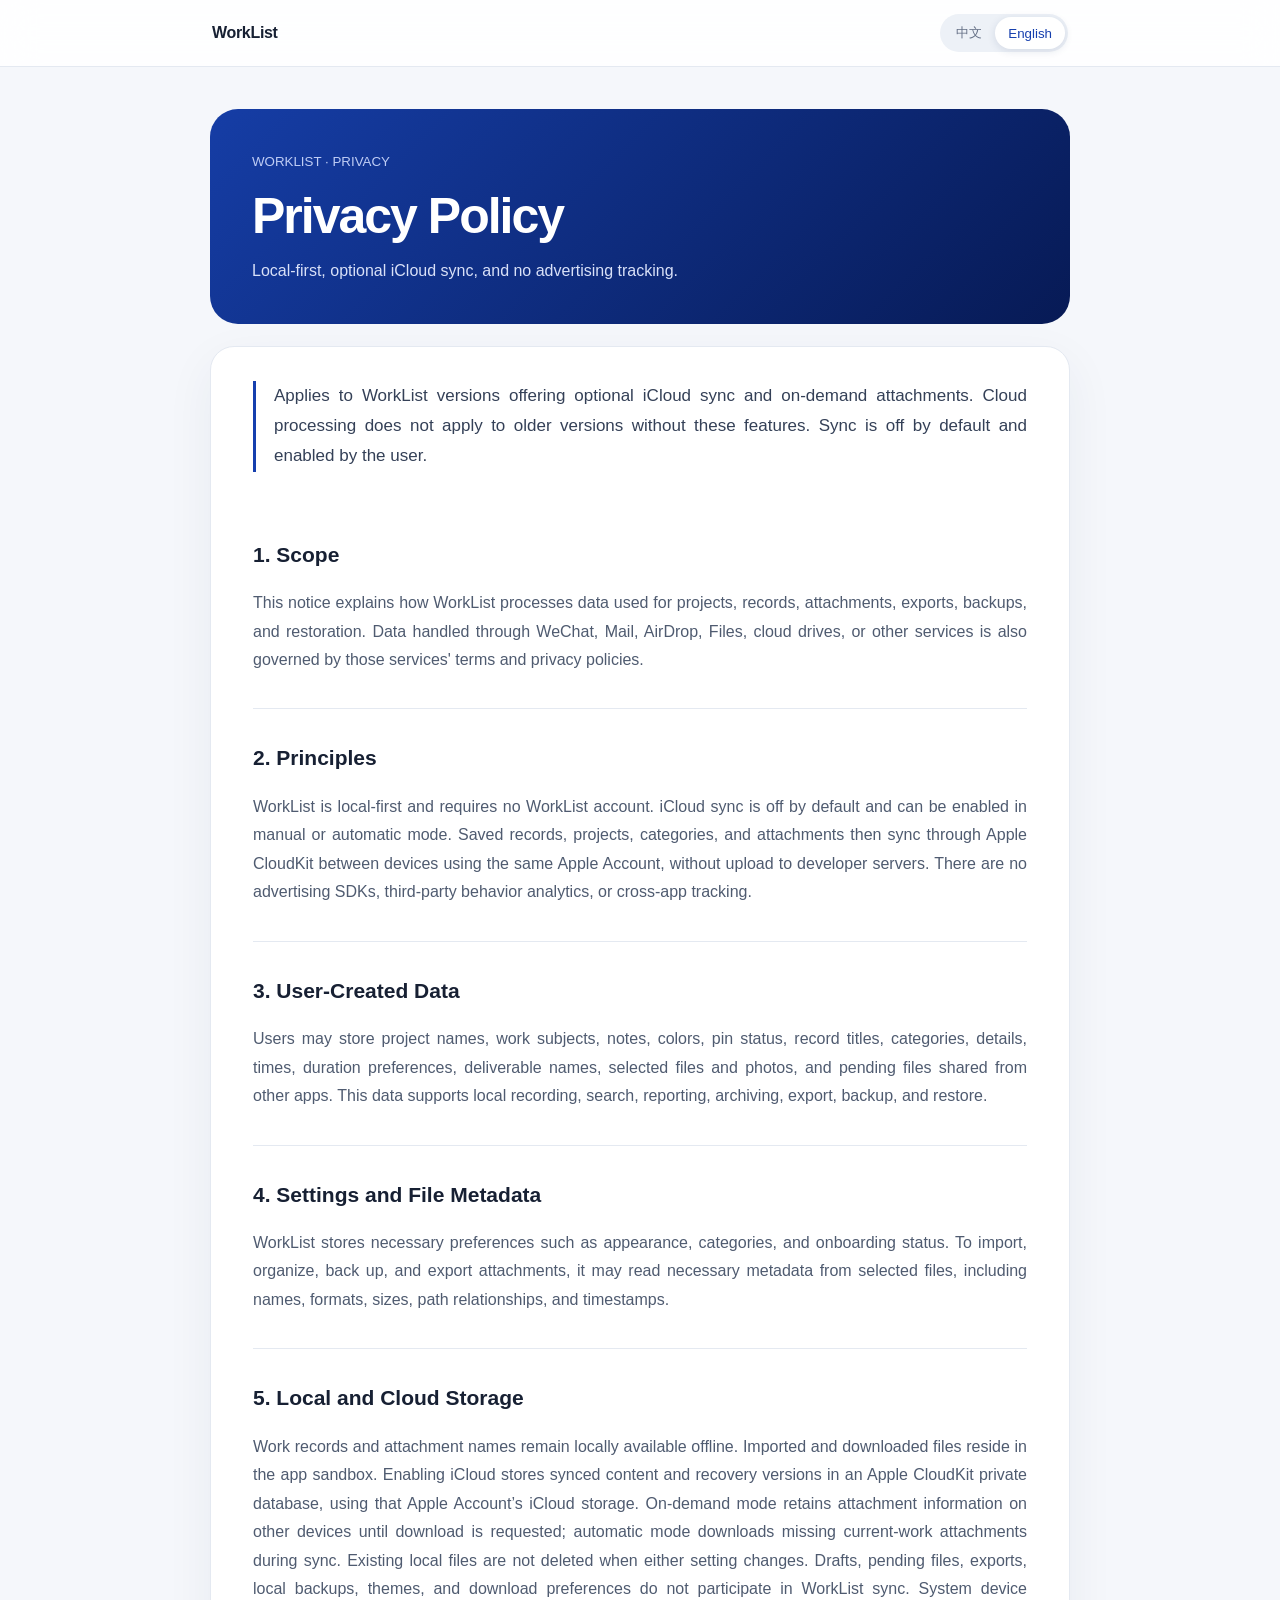
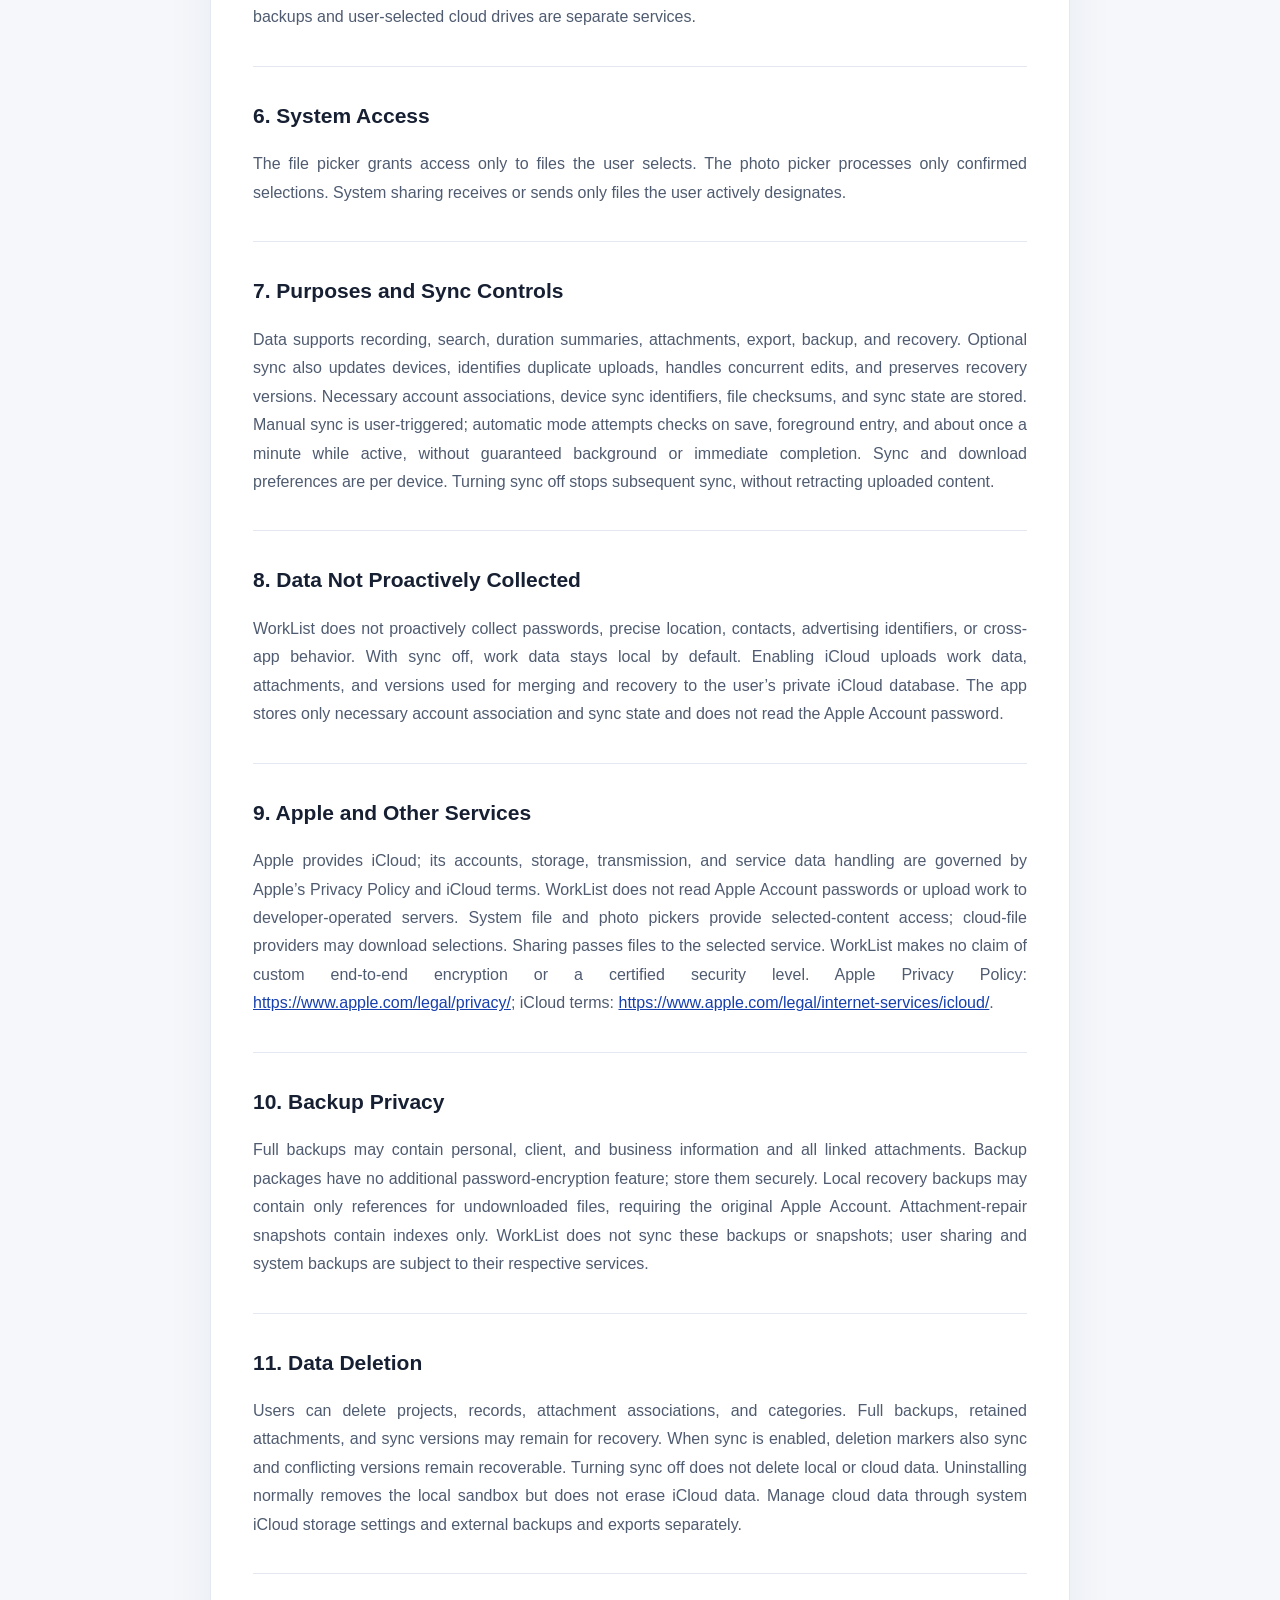
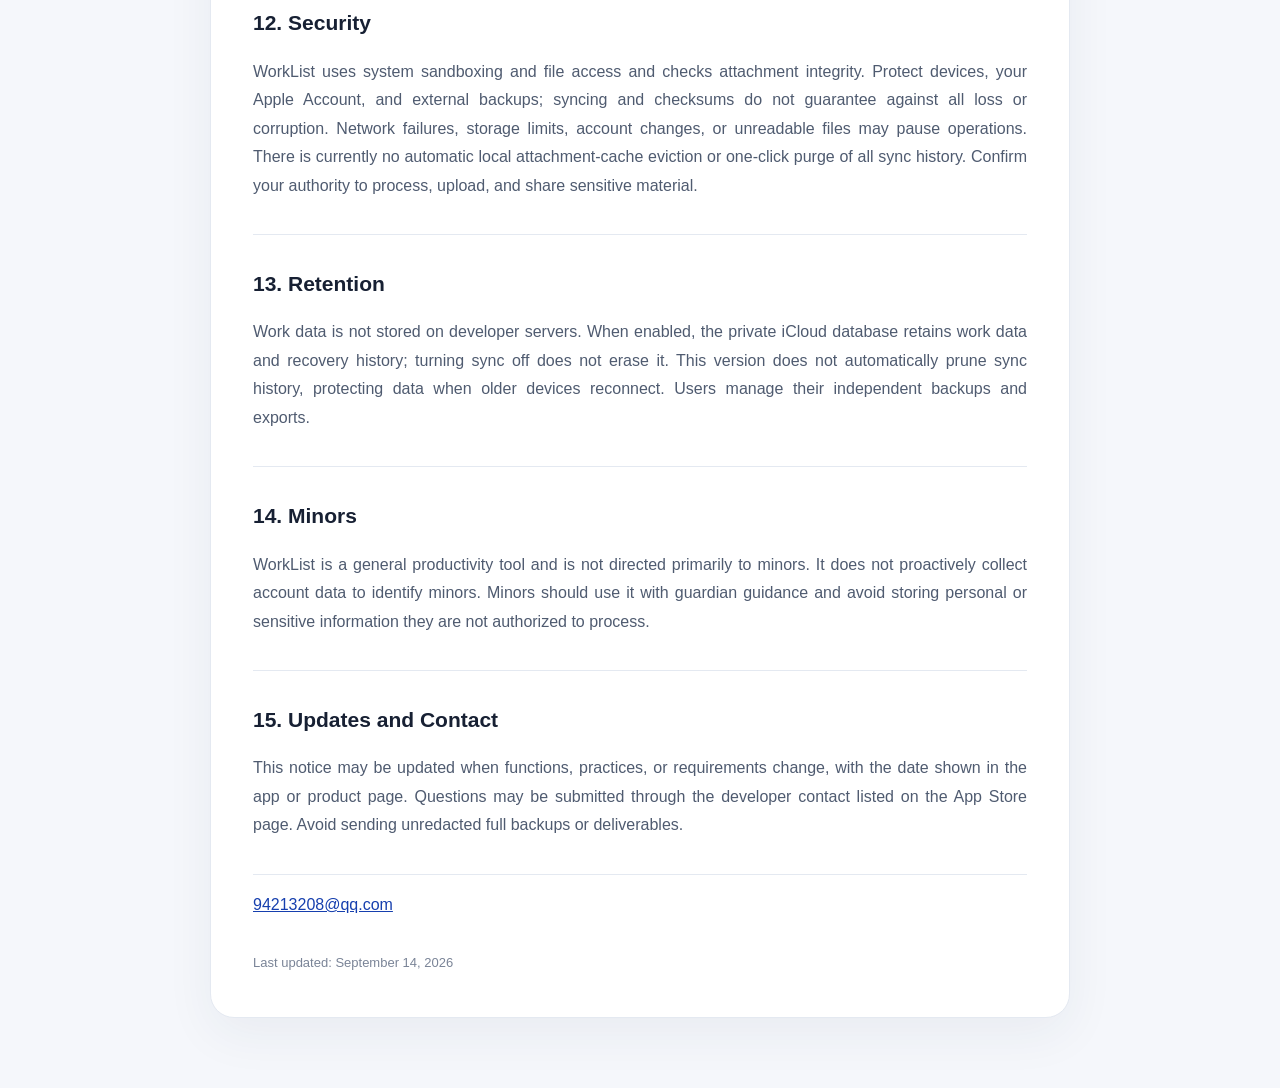
==== commit cc012ce7: "Update bilingual privacy policy for optional iCloud sync and on-demand attachments" ====
--- a/index.html
+++ b/index.html
@@ -8,41 +8,56 @@
   <meta name="description" content="WorkList 中英文隐私政策。WorkList bilingual Privacy Policy.">
   <style>
     :root{--ink:#172033;--muted:#657086;--line:#e4e9f1;--blue:#163fae;--paper:#f5f7fb;--white:#fff}*{box-sizing:border-box}html{scroll-behavior:smooth}body{margin:0;background:var(--paper);color:var(--ink);font-family:-apple-system,BlinkMacSystemFont,"SF Pro Text","PingFang SC","Microsoft YaHei",sans-serif;line-height:1.78}.topbar{position:sticky;top:0;z-index:2;background:rgba(255,255,255,.88);backdrop-filter:blur(18px);border-bottom:1px solid var(--line)}.topbar-inner{max-width:900px;margin:auto;padding:14px 22px;display:flex;align-items:center;justify-content:space-between}.brand{font-weight:800;letter-spacing:-.02em}.switch{display:flex;background:#edf1f7;padding:3px;border-radius:99px}.switch button{border:0;background:transparent;color:var(--muted);border-radius:99px;padding:7px 13px;cursor:pointer}.switch button.active{background:#fff;color:var(--blue);box-shadow:0 2px 8px rgba(23,49,100,.12)}main{max-width:900px;margin:auto;padding:42px 20px 70px}.hero{padding:38px 42px;background:linear-gradient(135deg,#173fadaf,#071a55),#123995;color:#fff;border-radius:28px;margin-bottom:22px}.hero small{color:#bfcdf5}.hero h1{font-size:clamp(32px,6vw,50px);line-height:1.16;letter-spacing:-.04em;margin:12px 0}.hero p{color:#d9e1f8;margin:0}.panel{background:var(--white);border:1px solid var(--line);border-radius:24px;padding:30px 42px;box-shadow:0 16px 50px rgba(34,52,89,.06)}.panel[hidden]{display:none}.intro{font-size:17px;color:#344057;border-left:3px solid var(--blue);padding-left:18px;margin:4px 0 34px}section{padding:8px 0 18px;border-bottom:1px solid var(--line)}section:last-child{border:0}h2{font-size:21px;margin:22px 0 8px}p,li{color:#4f5b70}ul{padding-left:21px}a{color:var(--blue)}.notice{background:#f1f5ff;border-radius:14px;padding:14px 17px;color:#33466f}.updated{font-size:13px;color:#7a8497;margin-top:32px}@media(max-width:600px){main{padding:24px 14px 50px}.hero,.panel{padding:28px 22px;border-radius:20px}.topbar-inner{padding:12px 16px}}
+  p{overflow-wrap:anywhere;text-align:justify}
   </style>
 </head>
 <body>
   <header class="topbar"><div class="topbar-inner"><div class="brand">WorkList</div><div class="switch" aria-label="Language"><button type="button" data-lang="zh" class="active">中文</button><button type="button" data-lang="en">English</button></div></div></header>
   <main>
-    <div class="hero"><small>WORKLIST 1.3 · PRIVACY</small><h1 id="policy-title">隐私政策</h1><p id="policy-subtitle">本地优先，不依赖账号，也不进行广告追踪。</p></div>
+    <div class="hero"><small>WORKLIST · PRIVACY</small><h1 id="policy-title">隐私政策</h1><p id="policy-subtitle">本地优先，可选 iCloud 同步，无广告追踪。</p></div>
     <article class="panel" data-panel="zh">
-      <p class="intro">WorkList（中文名称：工作清单，以下简称“本应用”）尊重并保护您的隐私。本政策说明本应用在您使用工作记录、附件归档、导出及备份等功能时如何处理数据。</p>
-      <section><h2>1. 我们不收集个人信息</h2><p>本应用无需注册或登录账号，不收集您的姓名、手机号、电子邮箱、通讯录、精确位置、设备标识符或其他可识别您身份的信息。我们不使用广告 SDK、统计分析 SDK或行为追踪工具，也不会建立用户画像。</p></section>
-      <section><h2>2. 本地保存的数据</h2><p>您主动创建或导入的下列内容默认保存在设备的 iOS 应用沙盒内：</p><ul><li>项目组、工作记录、分类、日期、工作内容等信息；</li><li>您选择归档的文档、图片、附件及待归档文件；</li><li>应用偏好设置、导出文件及您创建的 WorkList 完整备份。</li></ul><p>这些数据不会由本应用自动上传至开发者服务器，也不提供云端同步服务。</p></section>
-      <section><h2>3. 文件、照片与分享</h2><p>只有在您主动使用系统文件选择器、照片选择器或“分享至 WorkList”等功能时，本应用才会读取您明确选择的内容。应用不会扫描其他未选择的文件或照片。</p><p>当您导出 Word 清单、成果文件压缩包或完整备份并选择其他应用、云盘、邮件或社交软件进行保存或分享时，相关文件将交由您选择的第三方服务处理，其后续行为受该服务自身的隐私政策约束。</p></section>
-      <section><h2>4. 备份与恢复</h2><p>完整备份可包含项目组、工作记录、分类、待归档文件、附件和图片。备份仅在您主动操作时生成，并保存或分享至您选择的位置。</p><p class="notice">导入备份会恢复备份中的数据，并可能替换应用当前数据。为降低误操作风险，本应用会在恢复前尝试为当前数据创建本地安全备份。请自行妥善保管导出的备份文件。</p></section>
-      <section><h2>5. 数据安全与删除</h2><p>本应用依赖 iOS 沙盒和系统文件保护机制保护本地数据。您可以在应用内删除记录、项目、附件或待归档文件；卸载本应用通常会删除应用沙盒中的本地数据。已导出或分享到其他位置的文件，需要您在相应位置自行删除。</p><p>任何存储方式都无法保证绝对安全。对于重要工作资料，建议定期导出完整备份并保存至可信位置。</p></section>
-      <section><h2>6. 第三方服务与跨境传输</h2><p>本应用不内置第三方广告、分析或云同步服务，不会由开发者主动将您的应用数据传输给第三方或进行跨境传输。您主动调用的 Apple 系统服务及第三方分享目标不属于本应用控制范围。</p></section>
-      <section><h2>7. 儿童隐私</h2><p>本应用不以儿童为目标用户，也不会有意收集儿童的个人信息。由于本应用不设账号且数据默认仅保存在本地，开发者无法识别使用者年龄。</p></section>
-      <section><h2>8. 政策更新</h2><p>当应用功能或法律要求发生变化时，我们可能更新本政策。更新后的版本将在本页面公布，并标注最新更新日期；重大变化将通过适当方式提示。</p></section>
-      <section><h2>9. 联系我们</h2><p>如对本隐私政策有疑问，请发送邮件至 <a href="mailto:94213208@qq.com">94213208@qq.com</a>。</p></section>
-      <p class="updated">更新日期：2026 年 8 月 12 日 · 适用于 WorkList 1.3</p>
-    </article>
+<p class="intro">适用于含可选 iCloud 同步和附件按需下载功能的 WorkList 版本。旧版本没有这些功能时，相应云端处理不适用；同步默认关闭，由用户主动开启。</p>
+<section><h2>1. 说明范围</h2><p>本说明用于解释 WorkList 在用户使用项目管理、工作记录、成果附件、导出、备份和恢复等功能时如何处理数据。用户通过微信、邮件、隔空投送、系统文件、云盘或其他第三方服务处理数据时，还受对应服务的隐私政策与条款约束。</p></section>
+<section><h2>2. 基本原则</h2><p>WorkList 采用本地优先设计，不要求注册 WorkList 账户。iCloud 同步默认关闭，用户可在设置中主动选择手动或自动同步。开启后，已保存工作、项目组、分类和附件通过 Apple CloudKit 在同一 Apple 账户的设备间同步；不上传到开发者服务器。不包含广告 SDK、第三方行为统计 SDK 或跨 App 追踪。</p></section>
+<section><h2>3. 用户创建的数据</h2><p>用户可保存项目名称、工作对象、备注、标识颜色、置顶状态、工作名称、分类、内容、起止时间、工时设置、成果文件名、主动添加的文件和图片，以及从其他 App 分享的待归档文件。这些数据用于本地记录、搜索、统计、归档、导出、备份和恢复。</p></section>
+<section><h2>4. 设置与文件属性</h2><p>WorkList 会保存界面风格、分类和首次使用状态等必要设置。为执行附件导入、整理、备份和导出，App 可能读取用户所选文件的名称、格式、大小、路径关系和文件时间等必要属性。</p></section>
+<section><h2>5. 数据存储位置</h2><p>工作记录与附件名称保存在本机，可离线查看。导入或下载的文件保存在 App 沙盒中。开启 iCloud 后，同步内容及用于合并恢复的版本历史存入 Apple CloudKit 私有数据库，占用该 Apple 账户的 iCloud 空间。按需模式在其他设备仅保存附件信息，点击下载后才保存文件；自动下载模式会在同步时下载当前工作缺少的附件。本机已有文件不会因开启同步或改为按需下载而自动删除。草稿、待归档文件、导出文件、本地备份、主题及下载偏好不参与 WorkList 的 iCloud 同步；系统整机备份或用户另存至云盘属于另外的服务。</p></section>
+<section><h2>6. 系统权限</h2><p>使用系统文件选择器时，WorkList 仅按系统授权访问用户主动选择的文件；使用照片选择器时，仅处理用户选择并确认导入的图片；通过系统分享时，App 仅接收或传递用户主动指定的文件。</p></section>
+<section><h2>7. 数据使用目的</h2><p>数据用于记录、搜索、工时汇总、附件整理、导出、备份和恢复。用户开启同步后，还用于跨设备更新、识别重复上传、处理并行修改和保留恢复版本。App 保存必要的账户关联标识、设备同步标识、文件校验值与同步状态。手动模式由用户触发同步；自动模式在保存、回到前台及前台约每分钟尝试检查，不保证后台或实时完成。每台设备可独立设置同步方式及附件下载方式。关闭同步停止后续同步，不撤回已上传内容。</p></section>
+<section><h2>8. 不主动收集的信息</h2><p>WorkList 不主动收集账号密码、精确位置、通讯录、广告标识符或跨 App 行为。关闭同步时，工作数据默认保存在本机。用户开启 iCloud 后，工作数据、附件及用于合并和恢复的版本记录会上传至其 iCloud 私有数据库。App 仅保存必要的账户关联标识和同步状态，不读取 Apple 账户密码。</p></section>
+<section><h2>9. 第三方服务</h2><p>iCloud 由 Apple 提供，其账户、存储、传输及服务数据处理受 Apple 隐私政策和 iCloud 条款约束。WorkList 不读取 Apple 账户密码，也不将工作资料上传到开发者自建服务器。系统文件与照片选择器仅授予所选内容的访问；从云盘选文件可能由对应服务联网下载。主动分享到邮件、微信或其他服务时，文件交由所选服务处理。本软件不声明自建端到端加密或特定安全等级。Apple 隐私政策：<a href="https://www.apple.com/legal/privacy/">https://www.apple.com/legal/privacy/</a>；iCloud 条款：<a href="https://www.apple.com/legal/internet-services/icloud/">https://www.apple.com/legal/internet-services/icloud/</a>。</p></section>
+<section><h2>10. 备份与恢复</h2><p>完整备份可能包含个人、客户、商业信息及全部关联附件，备份包没有额外的密码加密功能，应保存到可信且受保护的位置。本机恢复备份可能只保存尚未下载附件的云端引用，依赖原 Apple 账户取回文件；异常附件修复快照仅保存索引。备份与快照保存在本机，不通过 WorkList 同步上传；用户另行分享或系统备份的处理受对应服务规则约束。</p></section>
+<section><h2>11. 数据删除</h2><p>用户可删除项目组、工作、附件关联和分类。为支持恢复，本地完整备份、已保留附件和同步版本可能继续存在；开启同步后删除标记也会同步，遇到并行修改会保留版本供恢复。关闭同步不删除本地或云端内容。卸载 App 通常删除本机沙盒，但不等于删除 iCloud 数据；云端数据可通过系统 iCloud 储存空间管理，外部备份和导出副本需单独管理。</p></section>
+<section><h2>12. 数据安全</h2><p>WorkList 使用系统沙盒与文件访问机制，并对传输附件进行文件校验。保护设备、Apple 账户和外部备份仍很重要；同步或校验不保证数据永不损坏或丢失。网络中断、空间不足、账户变化及文件不可读可能暂停操作。当前没有自动清理本机附件缓存或一键清空全部同步历史的功能。涉及敏感资料时，请先确认你有权进行本地处理、云端存储和分享。</p></section>
+<section><h2>13. 保留期限</h2><p>工作数据不保存在开发者服务器。开启同步后，iCloud 私有数据库会保留工作数据及恢复历史，关闭同步不会自动清空。为避免历史设备重新连接造成数据损失，当前版本不会自动清理同步版本历史。独立备份与导出文件由用户自行保管和管理。</p></section>
+<section><h2>14. 未成年人</h2><p>WorkList 是通用工作效率工具，不以未成年人为主要服务对象，也不主动收集用于识别未成年人的账号信息。未成年人如需使用，应在监护人指导下进行，并避免保存无权处理的个人信息或敏感资料。</p></section>
+<section><h2>15. 更新与联系</h2><p>如功能、数据处理方式或适用要求发生变化，本说明可能更新，并在 App、产品页面或其他适当位置公布更新日期。如有疑问，请通过 App Store 产品页面公布的开发者联系方式反馈，并避免直接发送未脱敏的完整备份或成果附件。</p></section>
+<p><a href="mailto:94213208@qq.com">94213208@qq.com</a></p>
+<p class="updated">更新日期：2026年9月14日</p>
+</article>
     <article class="panel" data-panel="en" hidden>
-      <p class="intro">WorkList (also known as 工作清单, referred to below as “the App”) respects and protects your privacy. This policy explains how the App handles data when you record work, organize attachments, export files, and create or restore backups.</p>
-      <section><h2>1. We Do Not Collect Personal Information</h2><p>The App does not require an account or sign-in. We do not collect your name, phone number, email address, contacts, precise location, device identifiers, or other information that identifies you. The App contains no advertising SDKs, analytics SDKs, or behavioral tracking tools, and we do not create user profiles.</p></section>
-      <section><h2>2. Data Stored Locally</h2><p>The following content that you create or import is stored locally in the App’s iOS sandbox by default:</p><ul><li>Project groups, work records, categories, dates, and work notes;</li><li>Documents, images, attachments, and pending files that you choose to add;</li><li>App preferences, exported files, and full WorkList backups that you create.</li></ul><p>The App does not automatically upload this data to the developer’s servers and does not provide a cloud synchronization service.</p></section>
-      <section><h2>3. Files, Photos, and Sharing</h2><p>The App accesses content only when you explicitly select it using the system file picker, photo picker, or a “Share to WorkList” action. It does not scan files or photos that you have not selected.</p><p>When you export a Word worklist, deliverables archive, or full backup and choose another app, cloud drive, email service, or social app to save or share it, the selected third-party service will process that file under its own privacy policy.</p></section>
-      <section><h2>4. Backup and Restore</h2><p>A full backup may include project groups, work records, categories, pending files, attachments, and images. A backup is created only when you request it and is saved or shared to the destination you choose.</p><p class="notice">Importing a backup restores the data in that backup and may replace the App’s current data. To reduce the risk of accidental loss, the App attempts to create a local safety backup of the current data before restoration. You are responsible for keeping exported backup files secure.</p></section>
-      <section><h2>5. Data Security and Deletion</h2><p>The App relies on the iOS sandbox and system file-protection mechanisms to protect local data. You can delete records, projects, attachments, or pending files within the App. Uninstalling the App will generally remove data stored in its sandbox. Files already exported or shared elsewhere must be deleted by you at those locations.</p><p>No storage method can guarantee absolute security. We recommend regularly exporting a full backup of important work data and storing it in a trusted location.</p></section>
-      <section><h2>6. Third-Party Services and International Transfers</h2><p>The App does not include third-party advertising, analytics, or cloud-sync services. The developer does not actively transfer your App data to third parties or across borders. Apple system services and third-party sharing destinations that you choose are outside the App’s control.</p></section>
-      <section><h2>7. Children’s Privacy</h2><p>The App is not directed to children and does not knowingly collect children’s personal information. Because it has no account system and stores data locally by default, the developer cannot identify a user’s age.</p></section>
-      <section><h2>8. Changes to This Policy</h2><p>We may update this policy when App features or legal requirements change. The revised version will be published on this page with a new “Last updated” date. Material changes will be communicated in an appropriate manner.</p></section>
-      <section><h2>9. Contact Us</h2><p>If you have questions about this Privacy Policy, email <a href="mailto:94213208@qq.com">94213208@qq.com</a>.</p></section>
-      <p class="updated">Last updated: August 12, 2026 · Applies to WorkList 1.3</p>
-    </article>
+<p class="intro">Applies to WorkList versions offering optional iCloud sync and on-demand attachments. Cloud processing does not apply to older versions without these features. Sync is off by default and enabled by the user.</p>
+<section><h2>1. Scope</h2><p>This notice explains how WorkList processes data used for projects, records, attachments, exports, backups, and restoration. Data handled through WeChat, Mail, AirDrop, Files, cloud drives, or other services is also governed by those services&#x27; terms and privacy policies.</p></section>
+<section><h2>2. Principles</h2><p>WorkList is local-first and requires no WorkList account. iCloud sync is off by default and can be enabled in manual or automatic mode. Saved records, projects, categories, and attachments then sync through Apple CloudKit between devices using the same Apple Account, without upload to developer servers. There are no advertising SDKs, third-party behavior analytics, or cross-app tracking.</p></section>
+<section><h2>3. User-Created Data</h2><p>Users may store project names, work subjects, notes, colors, pin status, record titles, categories, details, times, duration preferences, deliverable names, selected files and photos, and pending files shared from other apps. This data supports local recording, search, reporting, archiving, export, backup, and restore.</p></section>
+<section><h2>4. Settings and File Metadata</h2><p>WorkList stores necessary preferences such as appearance, categories, and onboarding status. To import, organize, back up, and export attachments, it may read necessary metadata from selected files, including names, formats, sizes, path relationships, and timestamps.</p></section>
+<section><h2>5. Local and Cloud Storage</h2><p>Work records and attachment names remain locally available offline. Imported and downloaded files reside in the app sandbox. Enabling iCloud stores synced content and recovery versions in an Apple CloudKit private database, using that Apple Account’s iCloud storage. On-demand mode retains attachment information on other devices until download is requested; automatic mode downloads missing current-work attachments during sync. Existing local files are not deleted when either setting changes. Drafts, pending files, exports, local backups, themes, and download preferences do not participate in WorkList sync. System device backups and user-selected cloud drives are separate services.</p></section>
+<section><h2>6. System Access</h2><p>The file picker grants access only to files the user selects. The photo picker processes only confirmed selections. System sharing receives or sends only files the user actively designates.</p></section>
+<section><h2>7. Purposes and Sync Controls</h2><p>Data supports recording, search, duration summaries, attachments, export, backup, and recovery. Optional sync also updates devices, identifies duplicate uploads, handles concurrent edits, and preserves recovery versions. Necessary account associations, device sync identifiers, file checksums, and sync state are stored. Manual sync is user-triggered; automatic mode attempts checks on save, foreground entry, and about once a minute while active, without guaranteed background or immediate completion. Sync and download preferences are per device. Turning sync off stops subsequent sync, without retracting uploaded content.</p></section>
+<section><h2>8. Data Not Proactively Collected</h2><p>WorkList does not proactively collect passwords, precise location, contacts, advertising identifiers, or cross-app behavior. With sync off, work data stays local by default. Enabling iCloud uploads work data, attachments, and versions used for merging and recovery to the user’s private iCloud database. The app stores only necessary account association and sync state and does not read the Apple Account password.</p></section>
+<section><h2>9. Apple and Other Services</h2><p>Apple provides iCloud; its accounts, storage, transmission, and service data handling are governed by Apple’s Privacy Policy and iCloud terms. WorkList does not read Apple Account passwords or upload work to developer-operated servers. System file and photo pickers provide selected-content access; cloud-file providers may download selections. Sharing passes files to the selected service. WorkList makes no claim of custom end-to-end encryption or a certified security level. Apple Privacy Policy: <a href="https://www.apple.com/legal/privacy/">https://www.apple.com/legal/privacy/</a>; iCloud terms: <a href="https://www.apple.com/legal/internet-services/icloud/">https://www.apple.com/legal/internet-services/icloud/</a>.</p></section>
+<section><h2>10. Backup Privacy</h2><p>Full backups may contain personal, client, and business information and all linked attachments. Backup packages have no additional password-encryption feature; store them securely. Local recovery backups may contain only references for undownloaded files, requiring the original Apple Account. Attachment-repair snapshots contain indexes only. WorkList does not sync these backups or snapshots; user sharing and system backups are subject to their respective services.</p></section>
+<section><h2>11. Data Deletion</h2><p>Users can delete projects, records, attachment associations, and categories. Full backups, retained attachments, and sync versions may remain for recovery. When sync is enabled, deletion markers also sync and conflicting versions remain recoverable. Turning sync off does not delete local or cloud data. Uninstalling normally removes the local sandbox but does not erase iCloud data. Manage cloud data through system iCloud storage settings and external backups and exports separately.</p></section>
+<section><h2>12. Security</h2><p>WorkList uses system sandboxing and file access and checks attachment integrity. Protect devices, your Apple Account, and external backups; syncing and checksums do not guarantee against all loss or corruption. Network failures, storage limits, account changes, or unreadable files may pause operations. There is currently no automatic local attachment-cache eviction or one-click purge of all sync history. Confirm your authority to process, upload, and share sensitive material.</p></section>
+<section><h2>13. Retention</h2><p>Work data is not stored on developer servers. When enabled, the private iCloud database retains work data and recovery history; turning sync off does not erase it. This version does not automatically prune sync history, protecting data when older devices reconnect. Users manage their independent backups and exports.</p></section>
+<section><h2>14. Minors</h2><p>WorkList is a general productivity tool and is not directed primarily to minors. It does not proactively collect account data to identify minors. Minors should use it with guardian guidance and avoid storing personal or sensitive information they are not authorized to process.</p></section>
+<section><h2>15. Updates and Contact</h2><p>This notice may be updated when functions, practices, or requirements change, with the date shown in the app or product page. Questions may be submitted through the developer contact listed on the App Store page. Avoid sending unredacted full backups or deliverables.</p></section>
+<p><a href="mailto:94213208@qq.com">94213208@qq.com</a></p>
+<p class="updated">Last updated: September 14, 2026</p>
+</article>
   </main>
   <script>
-    const copy={zh:{title:'隐私政策',subtitle:'本地优先，不依赖账号，也不进行广告追踪。'},en:{title:'Privacy Policy',subtitle:'Local-first, account-free, and free from advertising tracking.'}};const buttons=document.querySelectorAll('[data-lang]');const panels=document.querySelectorAll('[data-panel]');function setLanguage(language){document.documentElement.lang=language==='en'?'en':'zh-CN';document.querySelector('#policy-title').textContent=copy[language].title;document.querySelector('#policy-subtitle').textContent=copy[language].subtitle;buttons.forEach(button=>button.classList.toggle('active',button.dataset.lang===language));panels.forEach(panel=>panel.hidden=panel.dataset.panel!==language);localStorage.setItem('worklist-policy-language',language)}buttons.forEach(button=>button.addEventListener('click',()=>setLanguage(button.dataset.lang)));const saved=localStorage.getItem('worklist-policy-language');setLanguage(saved==='zh'||saved==='en'?saved:(navigator.language.toLowerCase().startsWith('zh')?'zh':'en'));
+    const copy={zh:{title:'隐私政策',subtitle:'本地优先，可选 iCloud 同步，无广告追踪。'},en:{title:'Privacy Policy',subtitle:'Local-first, optional iCloud sync, and no advertising tracking.'}};const buttons=document.querySelectorAll('[data-lang]');const panels=document.querySelectorAll('[data-panel]');function setLanguage(language){document.documentElement.lang=language==='en'?'en':'zh-CN';document.querySelector('#policy-title').textContent=copy[language].title;document.querySelector('#policy-subtitle').textContent=copy[language].subtitle;buttons.forEach(button=>button.classList.toggle('active',button.dataset.lang===language));panels.forEach(panel=>panel.hidden=panel.dataset.panel!==language);localStorage.setItem('worklist-policy-language',language)}buttons.forEach(button=>button.addEventListener('click',()=>setLanguage(button.dataset.lang)));const saved=localStorage.getItem('worklist-policy-language');setLanguage(saved==='zh'||saved==='en'?saved:(navigator.language.toLowerCase().startsWith('zh')?'zh':'en'));
   </script>
 </body>
 </html>
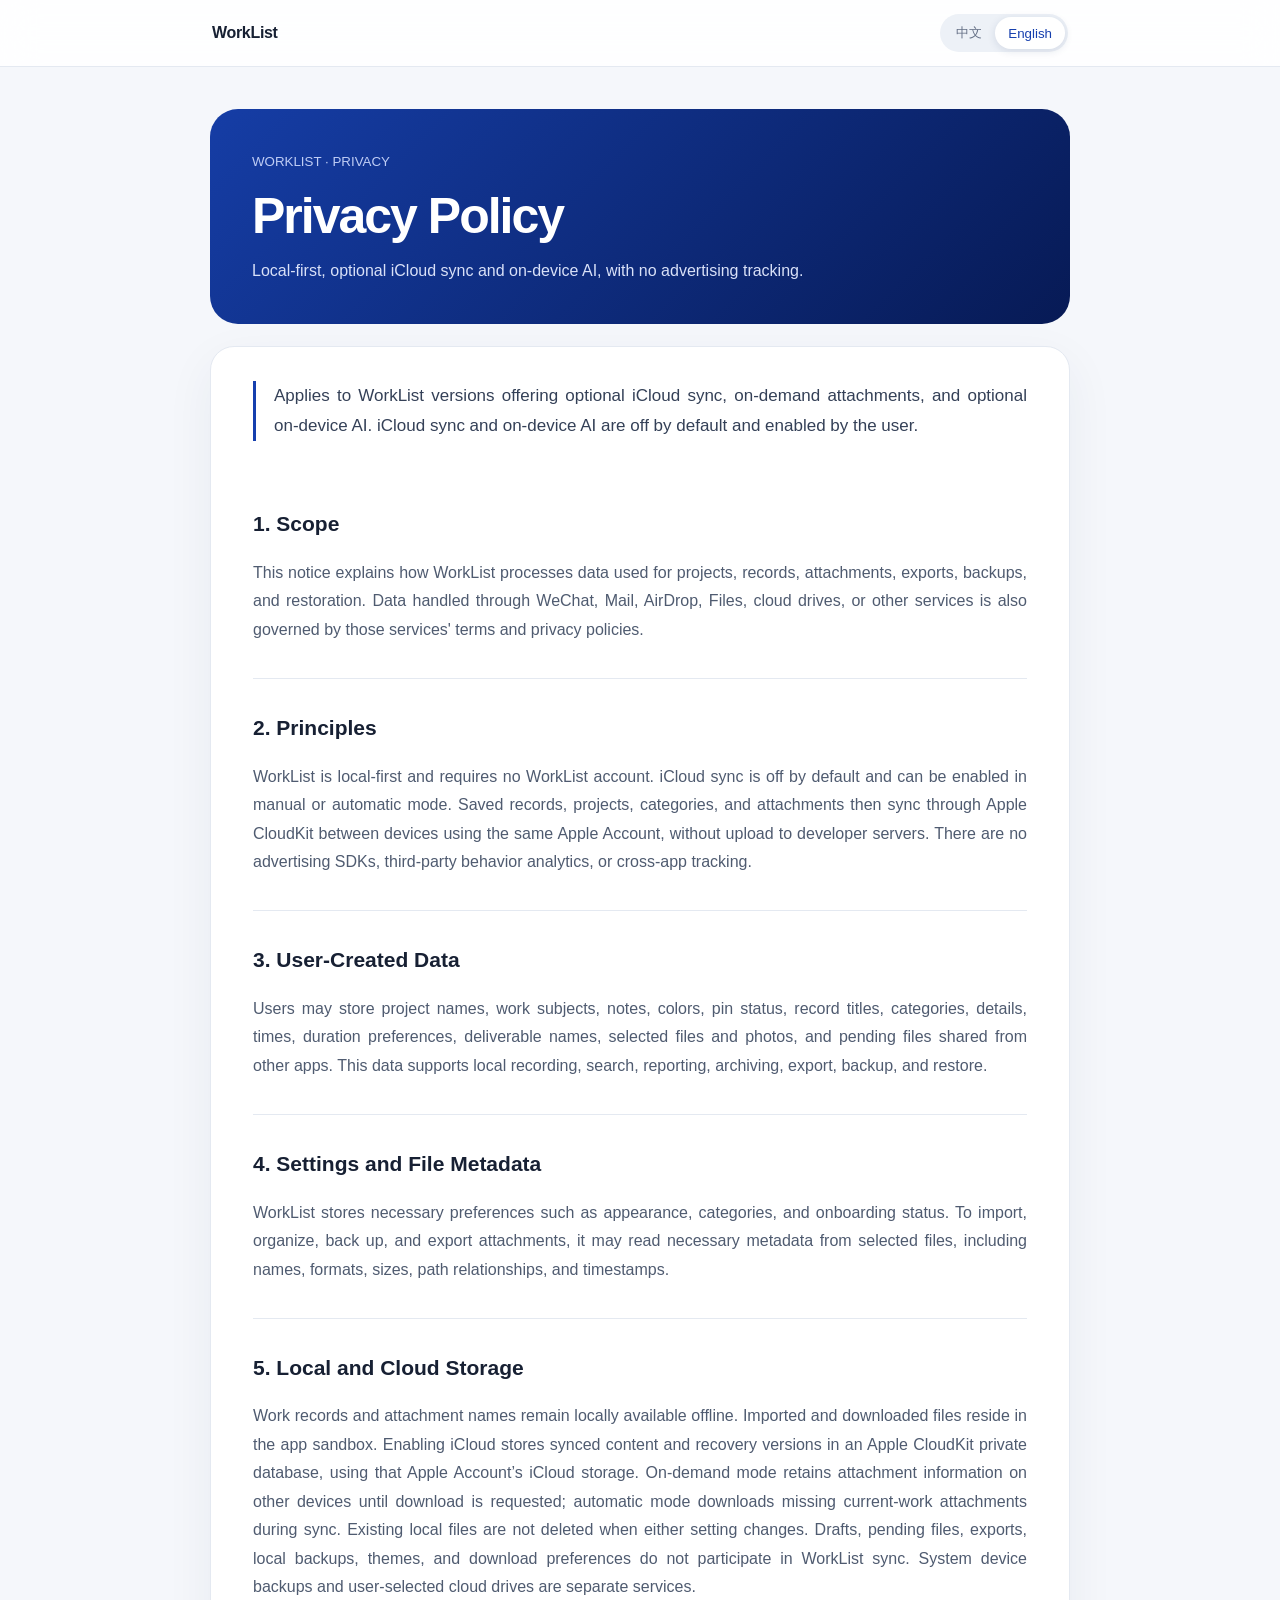
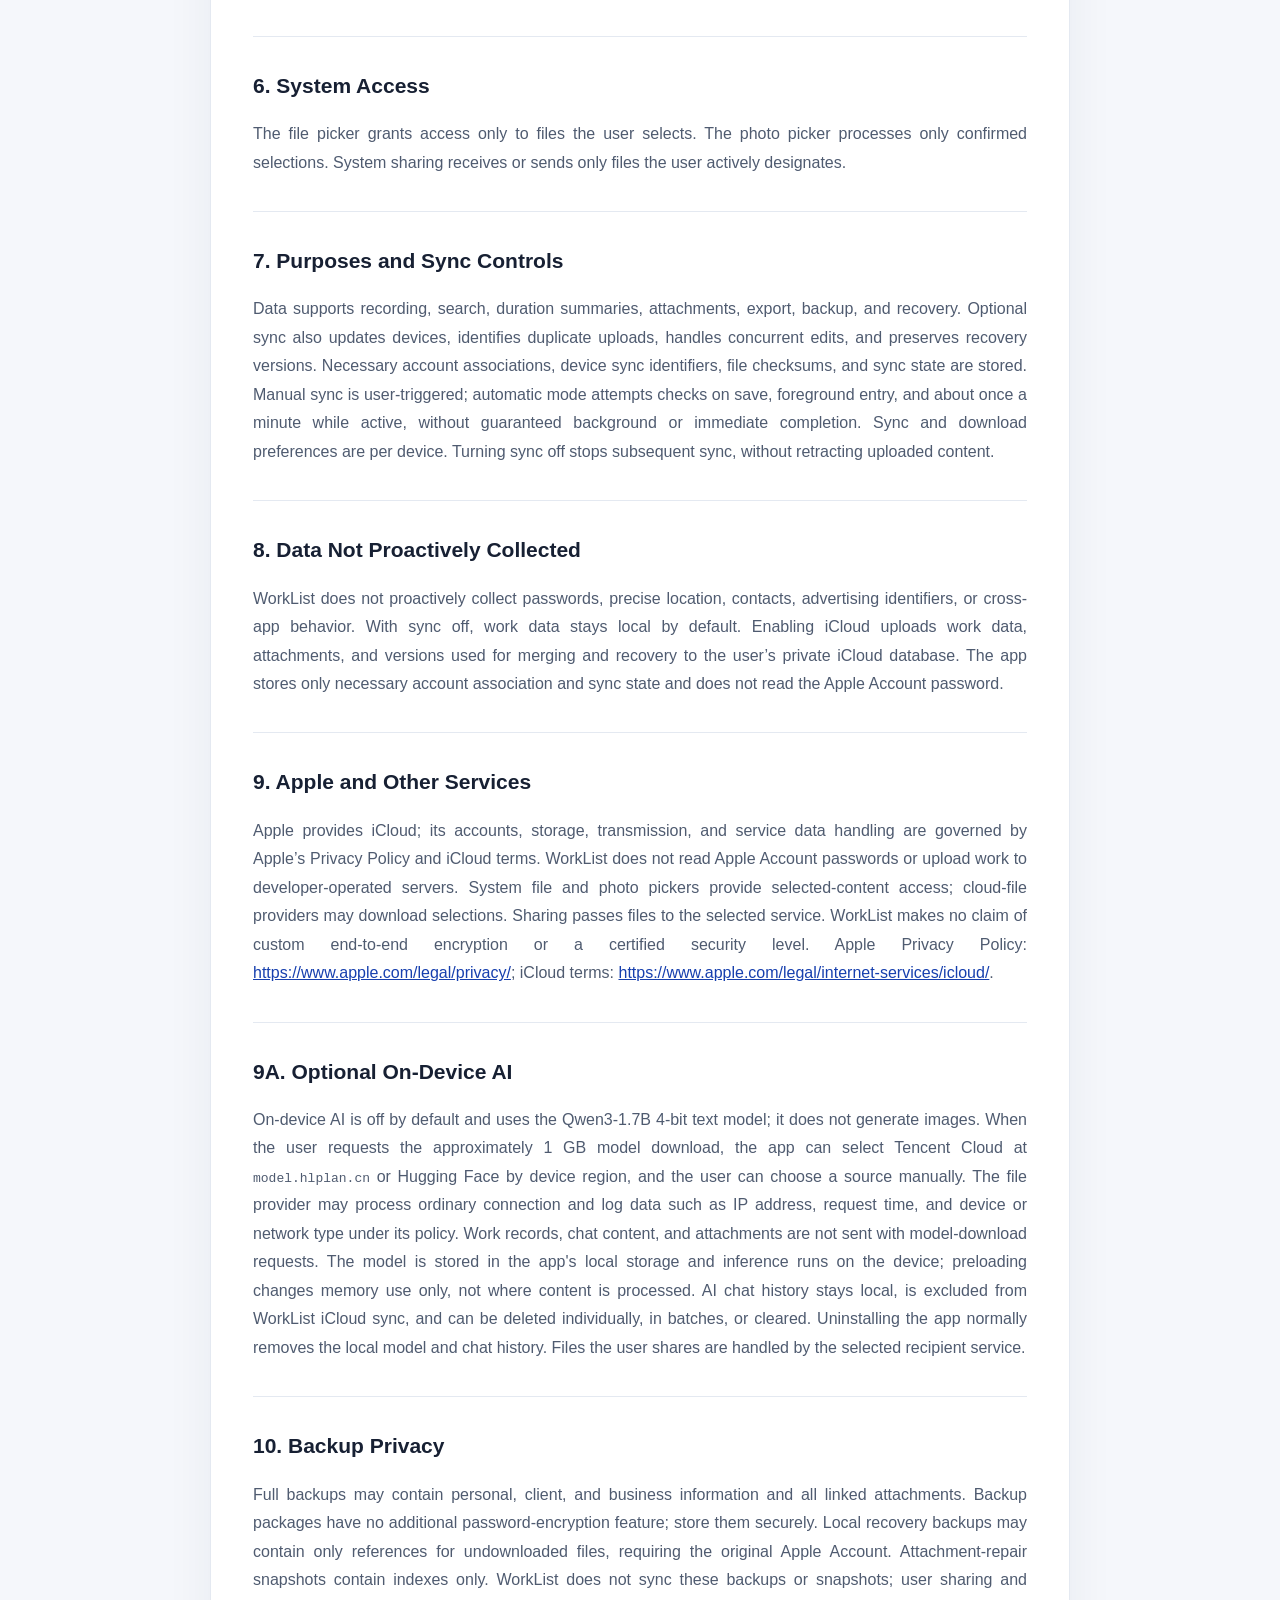
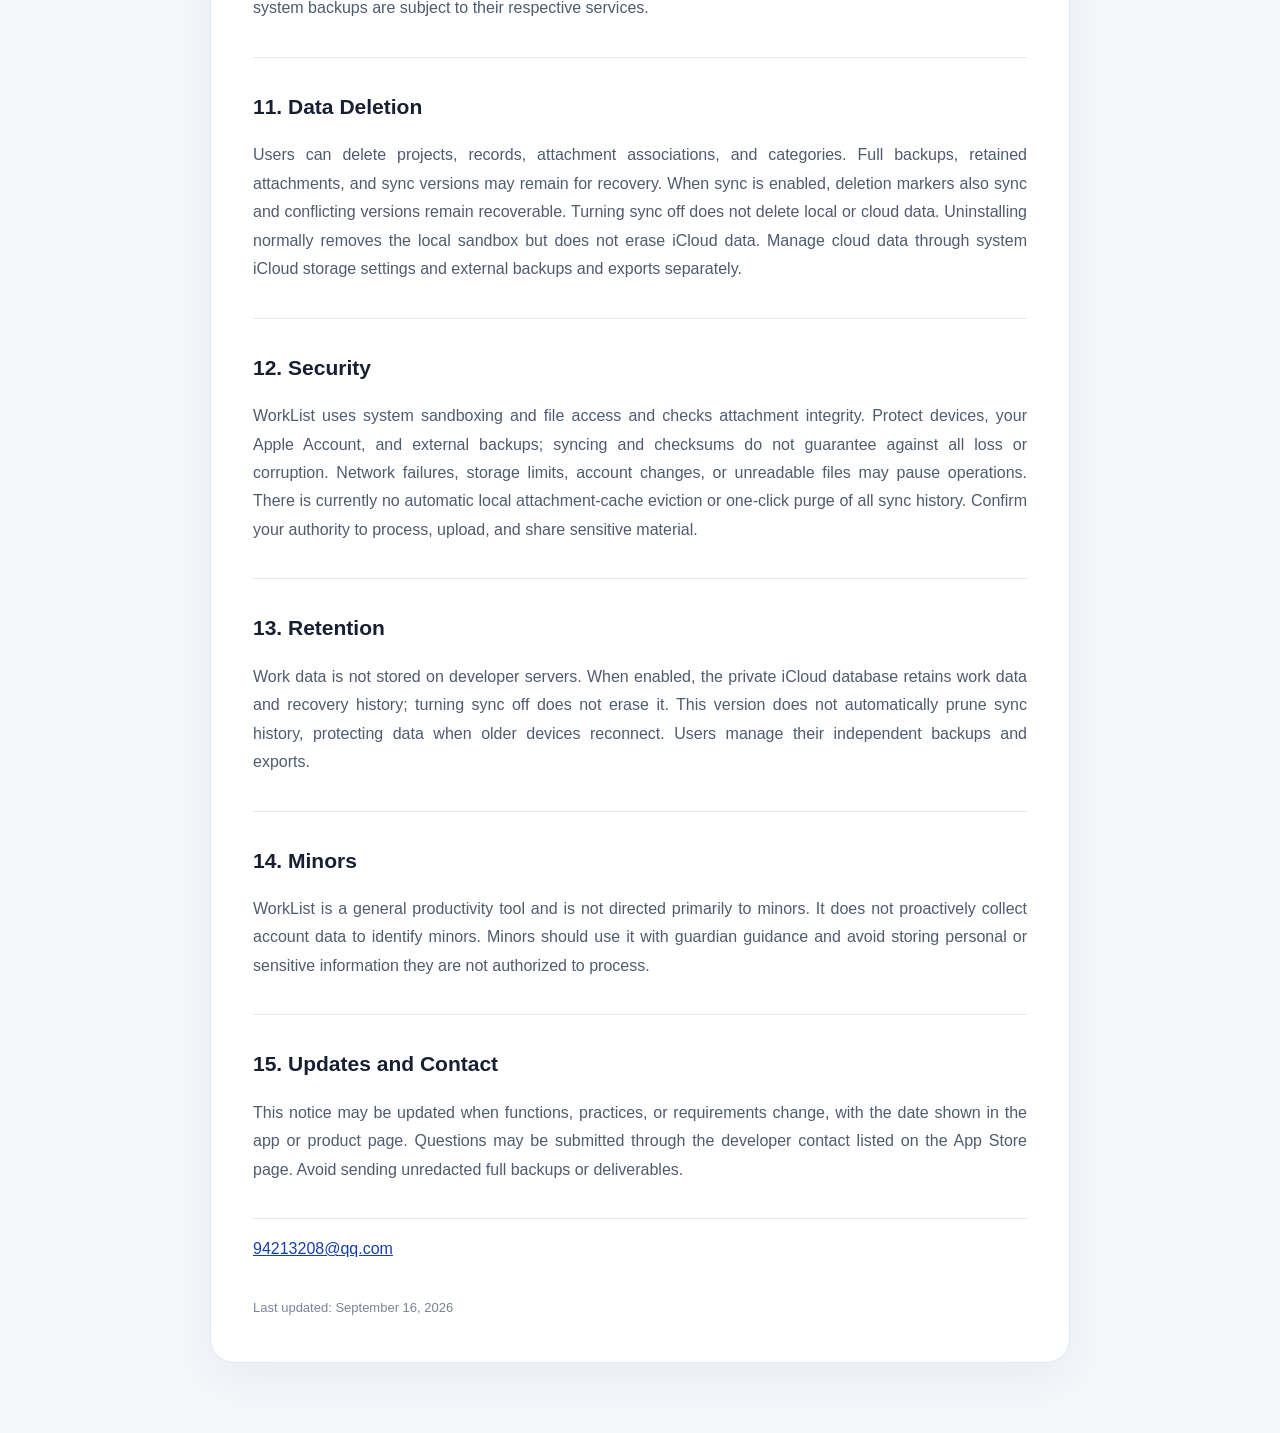
==== commit 8209eaa9: "Update privacy policy for WorkList 2.1 local AI" ====
--- a/index.html
+++ b/index.html
@@ -1,6 +1,5 @@
 <!doctype html>
-<html lang="zh-CN">
-<head>
+<html lang="zh-CN"><head>
   <meta charset="utf-8">
   <meta name="viewport" content="width=device-width,initial-scale=1">
   <meta name="theme-color" content="#f5f7fb">
@@ -14,9 +13,9 @@
 <body>
   <header class="topbar"><div class="topbar-inner"><div class="brand">WorkList</div><div class="switch" aria-label="Language"><button type="button" data-lang="zh" class="active">中文</button><button type="button" data-lang="en">English</button></div></div></header>
   <main>
-    <div class="hero"><small>WORKLIST · PRIVACY</small><h1 id="policy-title">隐私政策</h1><p id="policy-subtitle">本地优先，可选 iCloud 同步，无广告追踪。</p></div>
+    <div class="hero"><small>WORKLIST · PRIVACY</small><h1 id="policy-title">隐私政策</h1><p id="policy-subtitle">本地优先，可选 iCloud 同步与本地 AI，无广告追踪。</p></div>
     <article class="panel" data-panel="zh">
-<p class="intro">适用于含可选 iCloud 同步和附件按需下载功能的 WorkList 版本。旧版本没有这些功能时，相应云端处理不适用；同步默认关闭，由用户主动开启。</p>
+<p class="intro">适用于含可选 iCloud 同步、附件按需下载和可选本地 AI 的 WorkList 版本。iCloud 同步与本地 AI 均默认关闭，由用户主动开启。</p>
 <section><h2>1. 说明范围</h2><p>本说明用于解释 WorkList 在用户使用项目管理、工作记录、成果附件、导出、备份和恢复等功能时如何处理数据。用户通过微信、邮件、隔空投送、系统文件、云盘或其他第三方服务处理数据时，还受对应服务的隐私政策与条款约束。</p></section>
 <section><h2>2. 基本原则</h2><p>WorkList 采用本地优先设计，不要求注册 WorkList 账户。iCloud 同步默认关闭，用户可在设置中主动选择手动或自动同步。开启后，已保存工作、项目组、分类和附件通过 Apple CloudKit 在同一 Apple 账户的设备间同步；不上传到开发者服务器。不包含广告 SDK、第三方行为统计 SDK 或跨 App 追踪。</p></section>
 <section><h2>3. 用户创建的数据</h2><p>用户可保存项目名称、工作对象、备注、标识颜色、置顶状态、工作名称、分类、内容、起止时间、工时设置、成果文件名、主动添加的文件和图片，以及从其他 App 分享的待归档文件。这些数据用于本地记录、搜索、统计、归档、导出、备份和恢复。</p></section>
@@ -26,6 +25,7 @@
 <section><h2>7. 数据使用目的</h2><p>数据用于记录、搜索、工时汇总、附件整理、导出、备份和恢复。用户开启同步后，还用于跨设备更新、识别重复上传、处理并行修改和保留恢复版本。App 保存必要的账户关联标识、设备同步标识、文件校验值与同步状态。手动模式由用户触发同步；自动模式在保存、回到前台及前台约每分钟尝试检查，不保证后台或实时完成。每台设备可独立设置同步方式及附件下载方式。关闭同步停止后续同步，不撤回已上传内容。</p></section>
 <section><h2>8. 不主动收集的信息</h2><p>WorkList 不主动收集账号密码、精确位置、通讯录、广告标识符或跨 App 行为。关闭同步时，工作数据默认保存在本机。用户开启 iCloud 后，工作数据、附件及用于合并和恢复的版本记录会上传至其 iCloud 私有数据库。App 仅保存必要的账户关联标识和同步状态，不读取 Apple 账户密码。</p></section>
 <section><h2>9. 第三方服务</h2><p>iCloud 由 Apple 提供，其账户、存储、传输及服务数据处理受 Apple 隐私政策和 iCloud 条款约束。WorkList 不读取 Apple 账户密码，也不将工作资料上传到开发者自建服务器。系统文件与照片选择器仅授予所选内容的访问；从云盘选文件可能由对应服务联网下载。主动分享到邮件、微信或其他服务时，文件交由所选服务处理。本软件不声明自建端到端加密或特定安全等级。Apple 隐私政策：<a href="https://www.apple.com/legal/privacy/">https://www.apple.com/legal/privacy/</a>；iCloud 条款：<a href="https://www.apple.com/legal/internet-services/icloud/">https://www.apple.com/legal/internet-services/icloud/</a>。</p></section>
+<section><h2>9A. 可选本地 AI</h2><p>本地 AI 默认关闭，使用 Qwen3-1.7B 4-bit 文字模型，不具备图像生成能力。用户主动下载约 1 GB 模型文件时，App 可按设备地区选择腾讯云 <code>model.hlplan.cn</code> 或 Hugging Face，用户也可手动指定来源。文件提供方可能依其政策处理 IP 地址、请求时间、设备或网络类型等常规连接与日志信息；工作记录、对话内容和成果附件不会随模型下载请求上传。模型保存在 App 本机存储中，文字推理在设备内完成；预加载只改变内存占用，不改变数据去向。AI 对话记录保存在本机，不参与 WorkList iCloud 同步，可单条、批量删除或清空。卸载 App 通常会删除本机模型和对话记录。用户主动分享生成文件后，接收服务按其政策处理文件。</p></section>
 <section><h2>10. 备份与恢复</h2><p>完整备份可能包含个人、客户、商业信息及全部关联附件，备份包没有额外的密码加密功能，应保存到可信且受保护的位置。本机恢复备份可能只保存尚未下载附件的云端引用，依赖原 Apple 账户取回文件；异常附件修复快照仅保存索引。备份与快照保存在本机，不通过 WorkList 同步上传；用户另行分享或系统备份的处理受对应服务规则约束。</p></section>
 <section><h2>11. 数据删除</h2><p>用户可删除项目组、工作、附件关联和分类。为支持恢复，本地完整备份、已保留附件和同步版本可能继续存在；开启同步后删除标记也会同步，遇到并行修改会保留版本供恢复。关闭同步不删除本地或云端内容。卸载 App 通常删除本机沙盒，但不等于删除 iCloud 数据；云端数据可通过系统 iCloud 储存空间管理，外部备份和导出副本需单独管理。</p></section>
 <section><h2>12. 数据安全</h2><p>WorkList 使用系统沙盒与文件访问机制，并对传输附件进行文件校验。保护设备、Apple 账户和外部备份仍很重要；同步或校验不保证数据永不损坏或丢失。网络中断、空间不足、账户变化及文件不可读可能暂停操作。当前没有自动清理本机附件缓存或一键清空全部同步历史的功能。涉及敏感资料时，请先确认你有权进行本地处理、云端存储和分享。</p></section>
@@ -33,11 +33,11 @@
 <section><h2>14. 未成年人</h2><p>WorkList 是通用工作效率工具，不以未成年人为主要服务对象，也不主动收集用于识别未成年人的账号信息。未成年人如需使用，应在监护人指导下进行，并避免保存无权处理的个人信息或敏感资料。</p></section>
 <section><h2>15. 更新与联系</h2><p>如功能、数据处理方式或适用要求发生变化，本说明可能更新，并在 App、产品页面或其他适当位置公布更新日期。如有疑问，请通过 App Store 产品页面公布的开发者联系方式反馈，并避免直接发送未脱敏的完整备份或成果附件。</p></section>
 <p><a href="mailto:94213208@qq.com">94213208@qq.com</a></p>
-<p class="updated">更新日期：2026年9月14日</p>
+<p class="updated">更新日期：2026年9月16日</p>
 </article>
-    <article class="panel" data-panel="en" hidden>
-<p class="intro">Applies to WorkList versions offering optional iCloud sync and on-demand attachments. Cloud processing does not apply to older versions without these features. Sync is off by default and enabled by the user.</p>
-<section><h2>1. Scope</h2><p>This notice explains how WorkList processes data used for projects, records, attachments, exports, backups, and restoration. Data handled through WeChat, Mail, AirDrop, Files, cloud drives, or other services is also governed by those services&#x27; terms and privacy policies.</p></section>
+    <article class="panel" data-panel="en" hidden="">
+<p class="intro">Applies to WorkList versions offering optional iCloud sync, on-demand attachments, and optional on-device AI. iCloud sync and on-device AI are off by default and enabled by the user.</p>
+<section><h2>1. Scope</h2><p>This notice explains how WorkList processes data used for projects, records, attachments, exports, backups, and restoration. Data handled through WeChat, Mail, AirDrop, Files, cloud drives, or other services is also governed by those services' terms and privacy policies.</p></section>
 <section><h2>2. Principles</h2><p>WorkList is local-first and requires no WorkList account. iCloud sync is off by default and can be enabled in manual or automatic mode. Saved records, projects, categories, and attachments then sync through Apple CloudKit between devices using the same Apple Account, without upload to developer servers. There are no advertising SDKs, third-party behavior analytics, or cross-app tracking.</p></section>
 <section><h2>3. User-Created Data</h2><p>Users may store project names, work subjects, notes, colors, pin status, record titles, categories, details, times, duration preferences, deliverable names, selected files and photos, and pending files shared from other apps. This data supports local recording, search, reporting, archiving, export, backup, and restore.</p></section>
 <section><h2>4. Settings and File Metadata</h2><p>WorkList stores necessary preferences such as appearance, categories, and onboarding status. To import, organize, back up, and export attachments, it may read necessary metadata from selected files, including names, formats, sizes, path relationships, and timestamps.</p></section>
@@ -46,6 +46,7 @@
 <section><h2>7. Purposes and Sync Controls</h2><p>Data supports recording, search, duration summaries, attachments, export, backup, and recovery. Optional sync also updates devices, identifies duplicate uploads, handles concurrent edits, and preserves recovery versions. Necessary account associations, device sync identifiers, file checksums, and sync state are stored. Manual sync is user-triggered; automatic mode attempts checks on save, foreground entry, and about once a minute while active, without guaranteed background or immediate completion. Sync and download preferences are per device. Turning sync off stops subsequent sync, without retracting uploaded content.</p></section>
 <section><h2>8. Data Not Proactively Collected</h2><p>WorkList does not proactively collect passwords, precise location, contacts, advertising identifiers, or cross-app behavior. With sync off, work data stays local by default. Enabling iCloud uploads work data, attachments, and versions used for merging and recovery to the user’s private iCloud database. The app stores only necessary account association and sync state and does not read the Apple Account password.</p></section>
 <section><h2>9. Apple and Other Services</h2><p>Apple provides iCloud; its accounts, storage, transmission, and service data handling are governed by Apple’s Privacy Policy and iCloud terms. WorkList does not read Apple Account passwords or upload work to developer-operated servers. System file and photo pickers provide selected-content access; cloud-file providers may download selections. Sharing passes files to the selected service. WorkList makes no claim of custom end-to-end encryption or a certified security level. Apple Privacy Policy: <a href="https://www.apple.com/legal/privacy/">https://www.apple.com/legal/privacy/</a>; iCloud terms: <a href="https://www.apple.com/legal/internet-services/icloud/">https://www.apple.com/legal/internet-services/icloud/</a>.</p></section>
+<section><h2>9A. Optional On-Device AI</h2><p>On-device AI is off by default and uses the Qwen3-1.7B 4-bit text model; it does not generate images. When the user requests the approximately 1 GB model download, the app can select Tencent Cloud at <code>model.hlplan.cn</code> or Hugging Face by device region, and the user can choose a source manually. The file provider may process ordinary connection and log data such as IP address, request time, and device or network type under its policy. Work records, chat content, and attachments are not sent with model-download requests. The model is stored in the app's local storage and inference runs on the device; preloading changes memory use only, not where content is processed. AI chat history stays local, is excluded from WorkList iCloud sync, and can be deleted individually, in batches, or cleared. Uninstalling the app normally removes the local model and chat history. Files the user shares are handled by the selected recipient service.</p></section>
 <section><h2>10. Backup Privacy</h2><p>Full backups may contain personal, client, and business information and all linked attachments. Backup packages have no additional password-encryption feature; store them securely. Local recovery backups may contain only references for undownloaded files, requiring the original Apple Account. Attachment-repair snapshots contain indexes only. WorkList does not sync these backups or snapshots; user sharing and system backups are subject to their respective services.</p></section>
 <section><h2>11. Data Deletion</h2><p>Users can delete projects, records, attachment associations, and categories. Full backups, retained attachments, and sync versions may remain for recovery. When sync is enabled, deletion markers also sync and conflicting versions remain recoverable. Turning sync off does not delete local or cloud data. Uninstalling normally removes the local sandbox but does not erase iCloud data. Manage cloud data through system iCloud storage settings and external backups and exports separately.</p></section>
 <section><h2>12. Security</h2><p>WorkList uses system sandboxing and file access and checks attachment integrity. Protect devices, your Apple Account, and external backups; syncing and checksums do not guarantee against all loss or corruption. Network failures, storage limits, account changes, or unreadable files may pause operations. There is currently no automatic local attachment-cache eviction or one-click purge of all sync history. Confirm your authority to process, upload, and share sensitive material.</p></section>
@@ -53,11 +54,12 @@
 <section><h2>14. Minors</h2><p>WorkList is a general productivity tool and is not directed primarily to minors. It does not proactively collect account data to identify minors. Minors should use it with guardian guidance and avoid storing personal or sensitive information they are not authorized to process.</p></section>
 <section><h2>15. Updates and Contact</h2><p>This notice may be updated when functions, practices, or requirements change, with the date shown in the app or product page. Questions may be submitted through the developer contact listed on the App Store page. Avoid sending unredacted full backups or deliverables.</p></section>
 <p><a href="mailto:94213208@qq.com">94213208@qq.com</a></p>
-<p class="updated">Last updated: September 14, 2026</p>
+<p class="updated">Last updated: September 16, 2026</p>
 </article>
   </main>
   <script>
-    const copy={zh:{title:'隐私政策',subtitle:'本地优先，可选 iCloud 同步，无广告追踪。'},en:{title:'Privacy Policy',subtitle:'Local-first, optional iCloud sync, and no advertising tracking.'}};const buttons=document.querySelectorAll('[data-lang]');const panels=document.querySelectorAll('[data-panel]');function setLanguage(language){document.documentElement.lang=language==='en'?'en':'zh-CN';document.querySelector('#policy-title').textContent=copy[language].title;document.querySelector('#policy-subtitle').textContent=copy[language].subtitle;buttons.forEach(button=>button.classList.toggle('active',button.dataset.lang===language));panels.forEach(panel=>panel.hidden=panel.dataset.panel!==language);localStorage.setItem('worklist-policy-language',language)}buttons.forEach(button=>button.addEventListener('click',()=>setLanguage(button.dataset.lang)));const saved=localStorage.getItem('worklist-policy-language');setLanguage(saved==='zh'||saved==='en'?saved:(navigator.language.toLowerCase().startsWith('zh')?'zh':'en'));
+    const copy={zh:{title:'隐私政策',subtitle:'本地优先，可选 iCloud 同步与本地 AI，无广告追踪。'},en:{title:'Privacy Policy',subtitle:'Local-first, optional iCloud sync and on-device AI, with no advertising tracking.'}};const buttons=document.querySelectorAll('[data-lang]');const panels=document.querySelectorAll('[data-panel]');function setLanguage(language){document.documentElement.lang=language==='en'?'en':'zh-CN';document.querySelector('#policy-title').textContent=copy[language].title;document.querySelector('#policy-subtitle').textContent=copy[language].subtitle;buttons.forEach(button=>button.classList.toggle('active',button.dataset.lang===language));panels.forEach(panel=>panel.hidden=panel.dataset.panel!==language);localStorage.setItem('worklist-policy-language',language)}buttons.forEach(button=>button.addEventListener('click',()=>setLanguage(button.dataset.lang)));const saved=localStorage.getItem('worklist-policy-language');setLanguage(saved==='zh'||saved==='en'?saved:(navigator.language.toLowerCase().startsWith('zh')?'zh':'en'));
   </script>
-</body>
-</html>
+
+
+</body></html>
